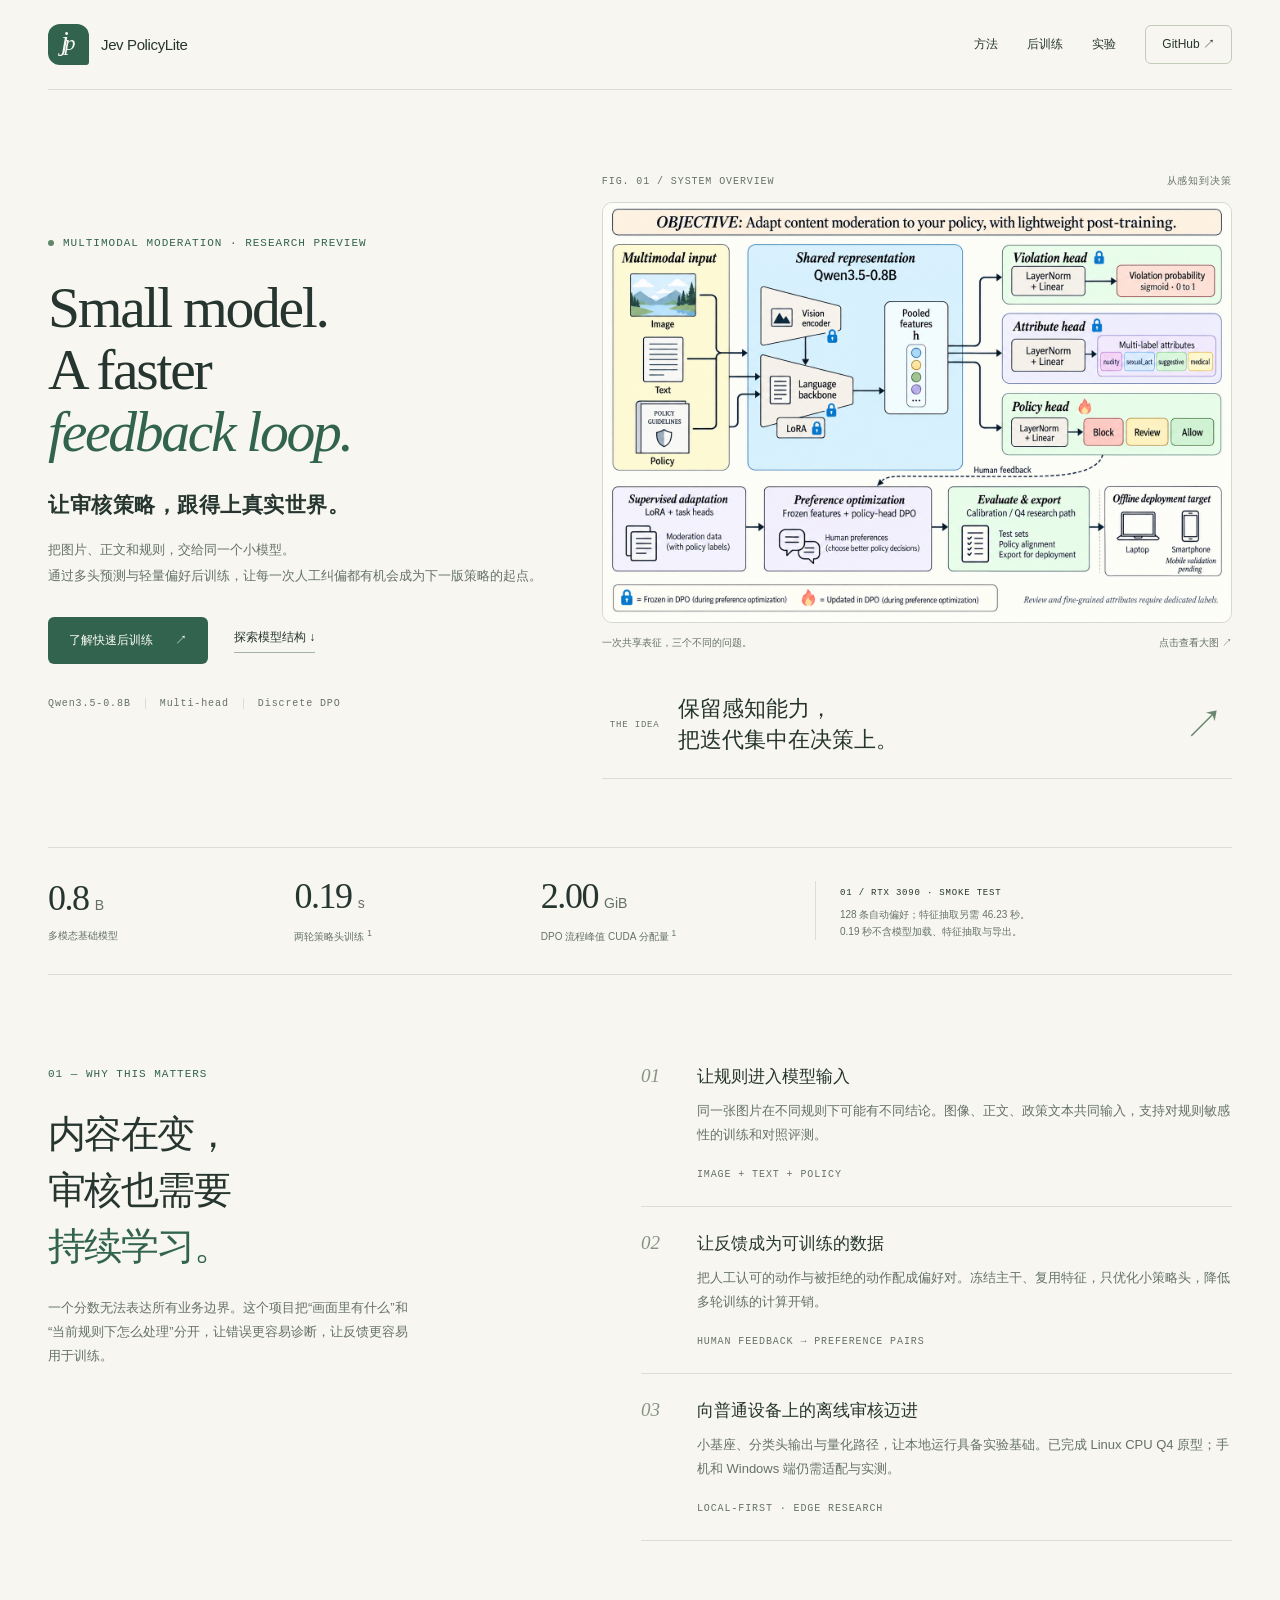
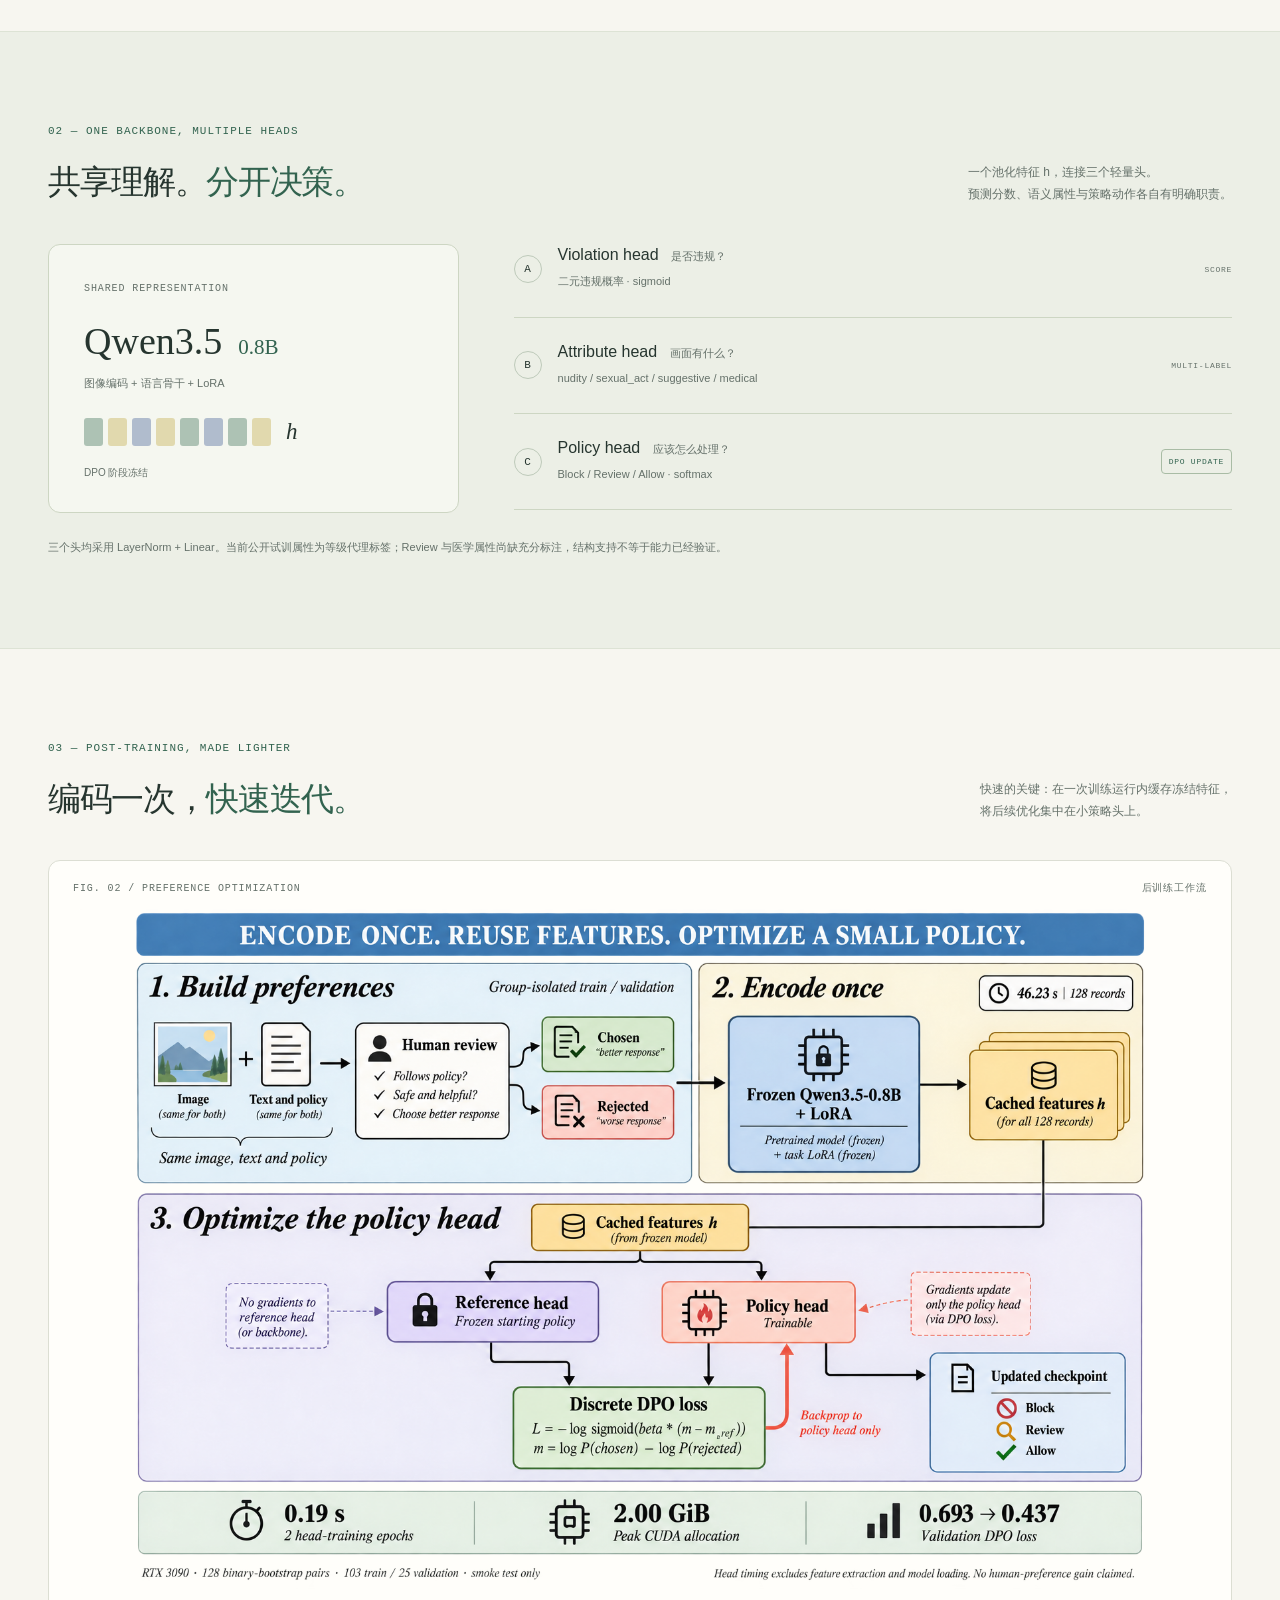
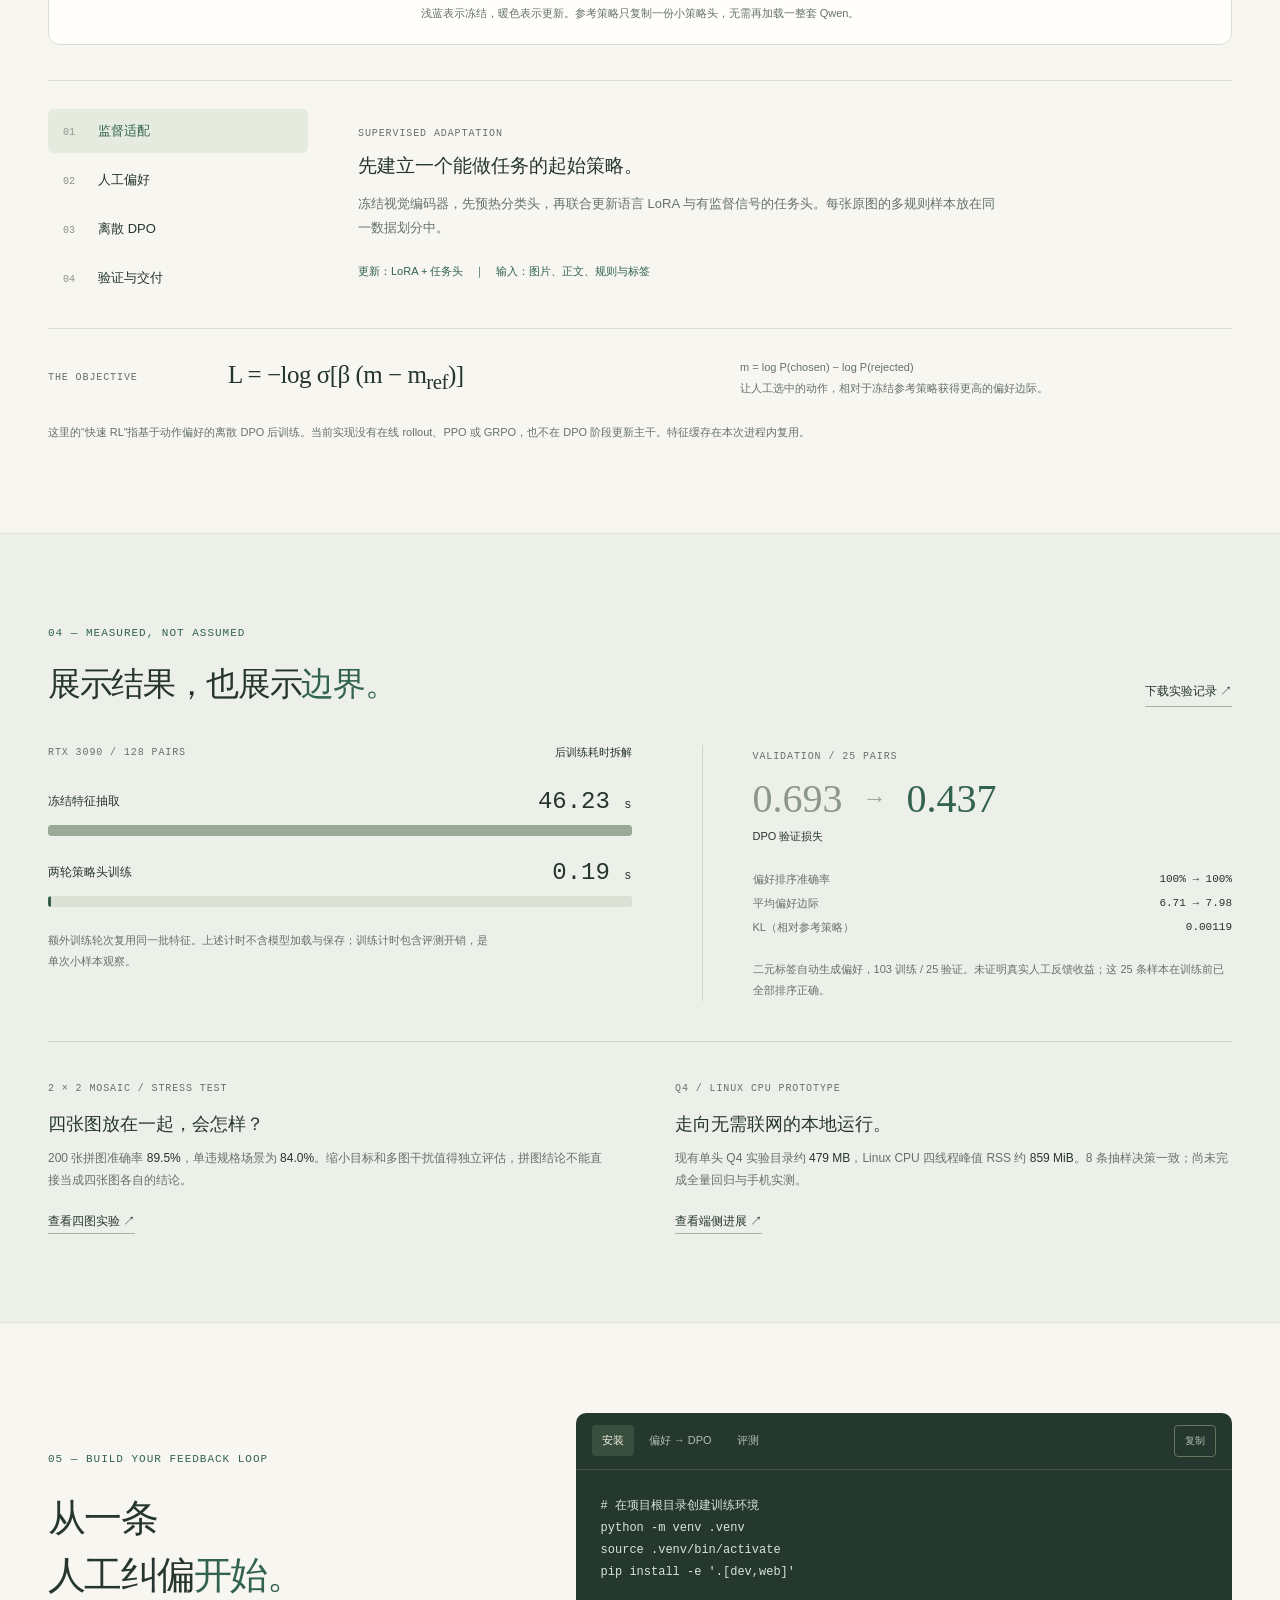
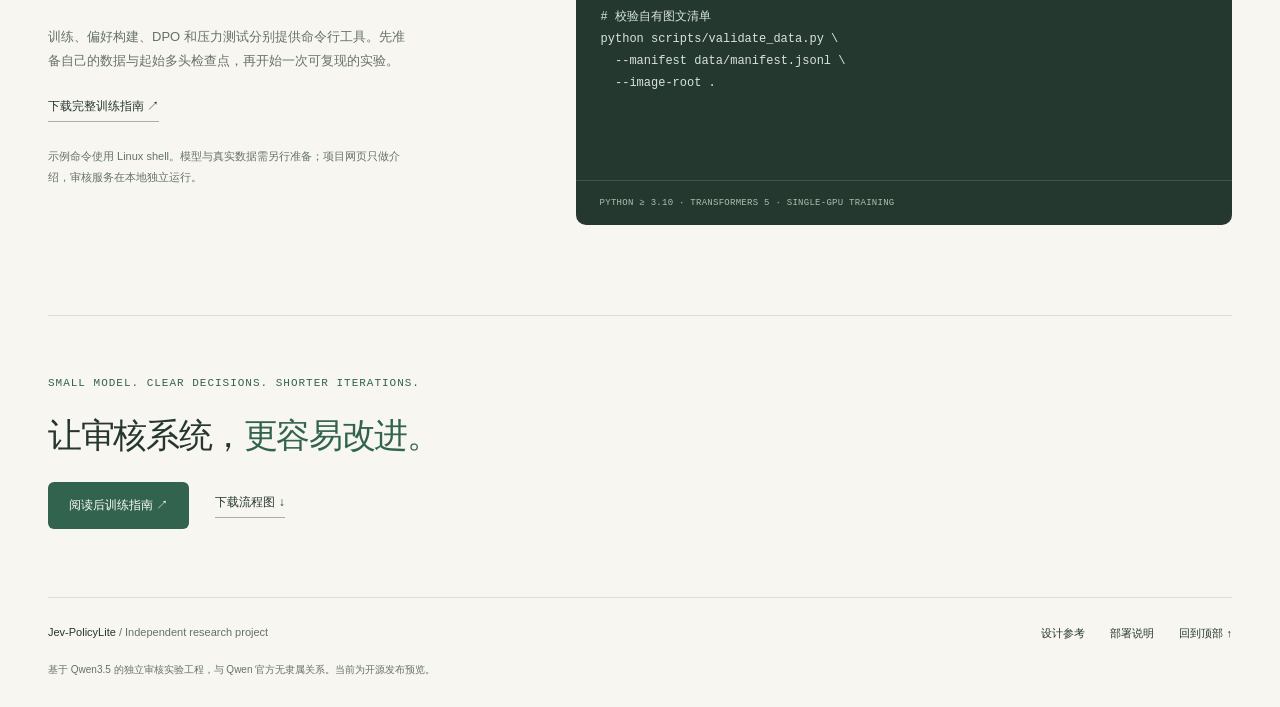
==== site/index.html @ 4f4f454a "Initial release: Jev-PolicyLite moderation toolkit" ====
<!doctype html>
<html lang="zh-CN">
<head>
  <meta charset="UTF-8">
  <meta name="viewport" content="width=device-width, initial-scale=1">
  <meta name="description" content="Jev-PolicyLite：基于 Qwen3.5-0.8B 的图文与规则联合审核工程。多分类头、轻量后训练与离散 DPO，让审核策略更容易迭代。">
  <meta name="theme-color" content="#f7f6f0">
  <meta property="og:title" content="Jev-PolicyLite — Small model. Faster feedback.">
  <meta property="og:description" content="Encode once. Reuse features. Optimize a small policy. 多头图文审核与轻量偏好后训练。">
  <meta property="og:type" content="website">
  <meta property="og:image" content="assets/architecture.png">
  <title>Jev-PolicyLite — 让审核策略，更快迭代</title>
  <link rel="icon" type="image/svg+xml" href="assets/favicon.svg">
  <link rel="stylesheet" href="assets/style.css">
  <script src="assets/config.js" defer></script>
  <script src="assets/main.js" defer></script>
</head>
<body>
  <a class="skip" href="#main">跳转到正文</a>
  <header class="masthead wrap">
    <a class="brand" href="#" aria-label="Jev-PolicyLite 首页"><span class="brand-mark" aria-hidden="true">j<span>p</span></span><span>Jev <b>PolicyLite</b></span></a>
    <nav aria-label="主导航"><a href="#method">方法</a><a href="#post-training">后训练</a><a href="#results">实验</a><a class="nav-cta" href="#start" data-repo-link>使用说明 <span aria-hidden="true">↗</span></a></nav>
  </header>

  <main id="main">
    <section class="hero wrap" aria-labelledby="hero-title">
      <div class="hero-copy">
        <p class="eyebrow"><span class="status-dot"></span> MULTIMODAL MODERATION · RESEARCH PREVIEW</p>
        <h1 id="hero-title">Small model.<br>A faster<br><em>feedback loop.</em></h1>
        <p class="hero-lead">让审核策略，跟得上真实世界。</p>
        <p class="hero-description">把图片、正文和规则，交给同一个小模型。<br>通过多头预测与轻量偏好后训练，让每一次人工纠偏都有机会成为下一版策略的起点。</p>
        <div class="actions"><a class="button primary" href="#post-training">了解快速后训练 <span aria-hidden="true">↗</span></a><a class="text-link" href="#method">探索模型结构 <span aria-hidden="true">↓</span></a></div>
        <div class="hero-tags"><span>Qwen3.5-0.8B</span><span>Multi-head</span><span>Discrete DPO</span></div>
      </div>
      <div class="hero-visual">
        <div class="figure-label"><span>FIG. 01 / SYSTEM OVERVIEW</span><span>从感知到决策</span></div>
        <button class="image-button" data-zoom="assets/architecture.png" data-caption="系统流程图：共享图文表征与三个审核头" aria-label="放大系统流程图"><img src="assets/architecture.png" width="1536" height="1024" alt="图片、正文与规则经过 Qwen3.5-0.8B，共享池化特征分支到违规、属性和策略三个分类头。DPO 阶段只更新策略头。" fetchpriority="high"></button>
        <div class="figure-caption"><span>一次共享表征，三个不同的问题。</span><span>点击查看大图 ↗</span></div>
        <div class="visual-note"><span class="mono">THE IDEA</span><p>保留感知能力，<br>把迭代集中在决策上。</p><span class="note-arrow" aria-hidden="true">↗</span></div>
      </div>
    </section>

    <section class="metrics-strip wrap" aria-label="实验速览">
      <div><span class="metric-number">0.8<span>B</span></span><p>多模态基础模型</p></div>
      <div><span class="metric-number">0.19<span>s</span></span><p>两轮策略头训练 <sup>1</sup></p></div>
      <div><span class="metric-number">2.00<span>GiB</span></span><p>DPO 流程峰值 CUDA 分配量 <sup>1</sup></p></div>
      <div class="metric-context"><span class="mono">01 / RTX 3090 · SMOKE TEST</span><p>128 条自动偏好；特征抽取另需 46.23 秒。<br>0.19 秒不含模型加载、特征抽取与导出。</p></div>
    </section>

    <section class="section wrap why" id="why">
      <div class="section-intro"><p class="eyebrow">01 — WHY THIS MATTERS</p><h2>内容在变，<br>审核也需要<br><em>持续学习。</em></h2><p>一个分数无法表达所有业务边界。这个项目把“画面里有什么”和“当前规则下怎么处理”分开，让错误更容易诊断，让反馈更容易用于训练。</p></div>
      <div class="principles">
        <article><span class="row-number">01</span><div><h3>让规则进入模型输入</h3><p>同一张图片在不同规则下可能有不同结论。图像、正文、政策文本共同输入，支持对规则敏感性的训练和对照评测。</p><span class="micro-label">IMAGE + TEXT + POLICY</span></div></article>
        <article><span class="row-number">02</span><div><h3>让反馈成为可训练的数据</h3><p>把人工认可的动作与被拒绝的动作配成偏好对。冻结主干、复用特征，只优化小策略头，降低多轮训练的计算开销。</p><span class="micro-label">HUMAN FEEDBACK → PREFERENCE PAIRS</span></div></article>
        <article><span class="row-number">03</span><div><h3>向普通设备上的离线审核迈进</h3><p>小基座、分类头输出与量化路径，让本地运行具备实验基础。已完成 Linux CPU Q4 原型；手机和 Windows 端仍需适配与实测。</p><span class="micro-label">LOCAL-FIRST · EDGE RESEARCH</span></div></article>
      </div>
    </section>

    <section class="method-band" id="method">
      <div class="wrap section">
        <div class="section-heading"><div><p class="eyebrow">02 — ONE BACKBONE, MULTIPLE HEADS</p><h2>共享理解。<em>分开决策。</em></h2></div><p>一个池化特征 <span class="math">h</span>，连接三个轻量头。<br>预测分数、语义属性与策略动作各自有明确职责。</p></div>
        <div class="heads-layout">
          <div class="backbone-block"><span class="micro-label">SHARED REPRESENTATION</span><h3>Qwen3.5<span>0.8B</span></h3><p>图像编码 + 语言骨干 + LoRA</p><div class="vector" aria-label="池化隐藏特征"><i></i><i></i><i></i><i></i><i></i><i></i><i></i><i></i><span>h</span></div><small>DPO 阶段冻结</small></div>
          <div class="head-rows">
            <article><span class="head-index">A</span><div><h3>Violation head <small>是否违规？</small></h3><p>二元违规概率 · sigmoid</p></div><span class="head-badge">SCORE</span></article>
            <article><span class="head-index">B</span><div><h3>Attribute head <small>画面有什么？</small></h3><p>nudity / sexual_act / suggestive / medical</p></div><span class="head-badge">MULTI-LABEL</span></article>
            <article class="active-head"><span class="head-index">C</span><div><h3>Policy head <small>应该怎么处理？</small></h3><p>Block / Review / Allow · softmax</p></div><span class="head-badge">DPO UPDATE</span></article>
          </div>
        </div>
        <p class="section-footnote">三个头均采用 LayerNorm + Linear。当前公开试训属性为等级代理标签；Review 与医学属性尚缺充分标注，结构支持不等于能力已经验证。</p>
      </div>
    </section>

    <section class="section wrap" id="post-training">
      <div class="section-heading"><div><p class="eyebrow">03 — POST-TRAINING, MADE LIGHTER</p><h2>编码一次，<em>快速迭代。</em></h2></div><p>快速的关键：在一次训练运行内缓存冻结特征，<br>将后续优化集中在小策略头上。</p></div>
      <figure class="paper-figure"><div class="figure-label"><span>FIG. 02 / PREFERENCE OPTIMIZATION</span><span>后训练工作流</span></div><button class="image-button" data-zoom="assets/post-training.png" data-caption="后训练流程：偏好对、冻结特征与离散 DPO" aria-label="放大后训练流程图"><img src="assets/post-training.png" width="1536" height="1024" alt="人工偏好数据通过冻结主干编码一次。缓存特征同时输入冻结参考策略头和可训练策略头，DPO 损失只反向更新后者。"></button><figcaption>浅蓝表示冻结，暖色表示更新。参考策略只复制一份小策略头，无需再加载一整套 Qwen。</figcaption></figure>
      <div class="training-explorer">
        <div role="tablist" aria-label="后训练阶段" class="stage-tabs">
          <button role="tab" id="stage-tab-0" aria-selected="true" aria-controls="stage-panel" data-stage="0"><span>01</span>监督适配</button>
          <button role="tab" id="stage-tab-1" aria-selected="false" aria-controls="stage-panel" tabindex="-1" data-stage="1"><span>02</span>人工偏好</button>
          <button role="tab" id="stage-tab-2" aria-selected="false" aria-controls="stage-panel" tabindex="-1" data-stage="2"><span>03</span>离散 DPO</button>
          <button role="tab" id="stage-tab-3" aria-selected="false" aria-controls="stage-panel" tabindex="-1" data-stage="3"><span>04</span>验证与交付</button>
        </div>
        <div id="stage-panel" role="tabpanel" aria-labelledby="stage-tab-0" tabindex="0"><span class="micro-label" id="stage-label">SUPERVISED ADAPTATION</span><h3 id="stage-title">先建立一个能做任务的起始策略。</h3><p id="stage-description">冻结视觉编码器，先预热分类头，再联合更新语言 LoRA 与有监督信号的任务头。每张原图的多规则样本放在同一数据划分中。</p><div class="stage-detail" id="stage-detail">更新：LoRA + 任务头　｜　输入：图片、正文、规则与标签</div></div>
      </div>
      <div class="equation"><span class="micro-label">THE OBJECTIVE</span><code>L = −log σ[β (m − m<sub>ref</sub>)]</code><p>m = log P(chosen) − log P(rejected)<br>让人工选中的动作，相对于冻结参考策略获得更高的偏好边际。</p></div>
      <p class="section-footnote">这里的“快速 RL”指基于动作偏好的离散 DPO 后训练。当前实现没有在线 rollout、PPO 或 GRPO，也不在 DPO 阶段更新主干。特征缓存在本次进程内复用。</p>
    </section>

    <section class="results-band" id="results"><div class="section wrap">
      <div class="section-heading"><div><p class="eyebrow">04 — MEASURED, NOT ASSUMED</p><h2>展示结果，也展示<em>边界。</em></h2></div><a class="text-link" href="../docs/DPO_SMOKE_RESULT_V1.md" data-doc-path="docs/DPO_SMOKE_RESULT_V1.md">下载实验记录 ↗</a></div>
      <div class="result-grid"><div class="timing-study"><div class="study-heading"><span class="micro-label">RTX 3090 / 128 PAIRS</span><span>后训练耗时拆解</span></div><div class="timing-row"><div><span>冻结特征抽取</span><strong>46.23 <small>s</small></strong></div><div class="timing-track"><span class="feature-time"></span></div></div><div class="timing-row"><div><span>两轮策略头训练</span><strong>0.19 <small>s</small></strong></div><div class="timing-track"><span class="head-time"></span></div></div><p>额外训练轮次复用同一批特征。上述计时不含模型加载与保存；训练计时包含评测开销，是单次小样本观察。</p></div>
        <div class="loss-study"><span class="micro-label">VALIDATION / 25 PAIRS</span><div class="loss-values"><span>0.693</span><span class="loss-arrow" aria-hidden="true">→</span><strong>0.437</strong></div><p>DPO 验证损失</p><dl><div><dt>偏好排序准确率</dt><dd>100% → 100%</dd></div><div><dt>平均偏好边际</dt><dd>6.71 → 7.98</dd></div><div><dt>KL（相对参考策略）</dt><dd>0.00119</dd></div></dl><p class="small-note">二元标签自动生成偏好，103 训练 / 25 验证。未证明真实人工反馈收益；这 25 条样本在训练前已全部排序正确。</p></div></div>
      <div class="more-results"><article><span class="micro-label">2 × 2 MOSAIC / STRESS TEST</span><h3>四张图放在一起，会怎样？</h3><p>200 张拼图准确率 <strong>89.5%</strong>，单违规格场景为 <strong>84.0%</strong>。缩小目标和多图干扰值得独立评估，拼图结论不能直接当成四张图各自的结论。</p><a class="text-link" href="../docs/MOSAIC_2X2_RESULT_V1.md" data-doc-path="docs/MOSAIC_2X2_RESULT_V1.md">查看四图实验 ↗</a></article><article><span class="micro-label">Q4 / LINUX CPU PROTOTYPE</span><h3>走向无需联网的本地运行。</h3><p>现有单头 Q4 实验目录约 <strong>479 MB</strong>，Linux CPU 四线程峰值 RSS 约 <strong>859 MiB</strong>。8 条抽样决策一致；尚未完成全量回归与手机实测。</p><a class="text-link" href="../docs/EDGE_STATUS.md" data-doc-path="docs/EDGE_STATUS.md">查看端侧进展 ↗</a></article></div>
    </div></section>

    <section class="section wrap getting-started" id="start"><div class="section-intro"><p class="eyebrow">05 — BUILD YOUR FEEDBACK LOOP</p><h2>从一条<br>人工纠偏<em>开始。</em></h2><p>训练、偏好构建、DPO 和压力测试分别提供命令行工具。先准备自己的数据与起始多头检查点，再开始一次可复现的实验。</p><a class="text-link" href="../docs/TRAINING_GUIDE.md" data-doc-path="docs/TRAINING_GUIDE.md">下载完整训练指南 ↗</a><p class="small-note">示例命令使用 Linux shell。模型与真实数据需另行准备；项目网页只做介绍，审核服务在本地独立运行。</p></div>
      <div class="terminal"><div class="terminal-top"><div role="tablist" aria-label="命令示例"><button role="tab" id="code-tab-0" aria-selected="true" aria-controls="code-panel" data-code="0">安装</button><button role="tab" id="code-tab-1" aria-selected="false" aria-controls="code-panel" tabindex="-1" data-code="1">偏好 → DPO</button><button role="tab" id="code-tab-2" aria-selected="false" aria-controls="code-panel" tabindex="-1" data-code="2">评测</button></div><button id="copy-code" aria-label="复制当前命令">复制</button></div><pre id="code-panel" role="tabpanel" aria-labelledby="code-tab-0" tabindex="0"><code id="code-content"># 在项目根目录创建训练环境
python -m venv .venv
source .venv/bin/activate
pip install -e '.[dev,web]'

# 校验自有图文清单
python scripts/validate_data.py \
  --manifest data/manifest.jsonl \
  --image-root .</code></pre><p id="copy-status" role="status" aria-live="polite">PYTHON ≥ 3.10 · TRANSFORMERS 5 · SINGLE-GPU TRAINING</p></div>
    </section>

    <section class="closing wrap"><p class="eyebrow">SMALL MODEL. CLEAR DECISIONS. SHORTER ITERATIONS.</p><h2>让审核系统，<em>更容易改进。</em></h2><div class="actions"><a class="button primary" href="../docs/HUMAN_FEEDBACK_AND_RL.md" data-doc-path="docs/HUMAN_FEEDBACK_AND_RL.md">阅读后训练指南 ↗</a><a class="text-link" href="assets/post-training.png" download>下载流程图 ↓</a></div></section>
  </main>
  <footer class="wrap"><span>Jev-PolicyLite <span class="footer-muted">/ Independent research project</span></span><div><a href="../docs/DESIGN_REFERENCES.md" data-doc-path="docs/DESIGN_REFERENCES.md">设计参考</a><a href="../docs/GITHUB_PAGES.md" data-doc-path="docs/GITHUB_PAGES.md">部署说明</a><a href="#">回到顶部 ↑</a></div><p>基于 Qwen3.5 的独立审核实验工程，与 Qwen 官方无隶属关系。当前为开源发布预览。</p></footer>
  <dialog id="figure-dialog" aria-labelledby="dialog-caption"><div class="dialog-toolbar"><p id="dialog-caption"></p><button id="close-dialog" aria-label="关闭大图">关闭 ×</button></div><img id="dialog-image" alt=""><a id="dialog-download" download>下载原图 ↓</a></dialog>
</body>
</html>
---- site/assets/style.css ----
:root{--paper:#f7f6f0;--ink:#26352f;--muted:#65716a;--line:#dcded3;--green:#32634f;--soft-green:#e8eee3;--white:#fffefa;--serif:Georgia,"Times New Roman","Noto Serif SC","Songti SC",SimSun,serif;--sans:"Segoe UI","PingFang SC","Microsoft YaHei",sans-serif;--mono:Consolas,"SFMono-Regular",monospace}
*{box-sizing:border-box}html{scroll-behavior:smooth;scroll-padding-top:84px}body{margin:0;background:var(--paper);color:var(--ink);font-family:var(--sans);-webkit-font-smoothing:antialiased}a{color:inherit;text-decoration:none}button{font:inherit;color:inherit;cursor:pointer}button,a{-webkit-tap-highlight-color:transparent}button:active,.button:active{transform:translateY(1px)}a:focus-visible,button:focus-visible,[tabindex]:focus-visible{outline:3px solid #a77735;outline-offset:5px}img{max-width:100%;height:auto;display:block}p{line-height:1.85}h1,h2,h3,p,figure{margin:0}h1,h2{letter-spacing:-.04em}em{font-family:var(--serif);font-weight:400;color:var(--green)}.wrap{width:min(1240px,calc(100% - 96px));margin-inline:auto}.mono,.eyebrow,.micro-label,.figure-label,.hero-tags,.head-badge{font-family:var(--mono);font-size:11px;letter-spacing:.09em}.eyebrow{color:var(--green);display:flex;align-items:center;gap:9px;line-height:1.7}.micro-label{color:var(--muted);font-size:10px}.skip{position:fixed;top:-60px;left:20px;z-index:10;padding:12px;background:var(--white)}.skip:focus{top:10px}.masthead{height:90px;display:flex;align-items:center;justify-content:space-between;border-bottom:1px solid var(--line)}.brand{display:flex;align-items:center;gap:12px;font-size:15px;letter-spacing:-.025em}.brand b{font-weight:500}.brand-mark{font-family:var(--serif);font-size:28px;font-style:italic;background:var(--green);color:var(--paper);width:41px;height:41px;text-align:center;border-radius:12px 12px 3px 12px;line-height:34px;letter-spacing:-.16em;padding-right:5px}.brand-mark span{font-size:22px}.masthead nav{display:flex;gap:29px;align-items:center;font-size:12px}.nav-cta{border:1px solid #c3cbbb;border-radius:6px;padding:10px 16px}.nav-cta span{margin-left:12px}.hero{display:grid;grid-template-columns:.95fr 1.2fr;gap:55px;padding-block:74px 68px;align-items:center}.hero h1{font-family:var(--serif);font-size:clamp(43px,4.5vw,67px);line-height:1.075;font-weight:400;margin:24px 0}.hero h1 em{white-space:nowrap}.hero-lead{font-weight:600;font-size:21px;letter-spacing:.025em;margin-bottom:12px}.hero-description{color:var(--muted);font-size:13px;line-height:2}.actions{display:flex;align-items:center;gap:26px;margin-top:28px;flex-wrap:wrap}.button{display:inline-flex;align-items:center;gap:22px;padding:15px 21px;border-radius:6px;font-size:12px;transition:background .2s,transform .2s}.primary{background:var(--green);color:#fffef7}.primary:hover{background:#254c3c}.text-link{font-size:12px;border-bottom:1px solid #a5b3a4;padding-bottom:5px;line-height:1.6}.text-link:hover{color:var(--green);border-color:var(--green)}.hero-tags{display:flex;gap:14px;color:var(--muted);margin-top:34px;font-size:10px;flex-wrap:wrap}.hero-tags span+span{border-left:1px solid var(--line);padding-left:14px}.hero-visual{padding-top:10px;position:relative}.figure-label{display:flex;justify-content:space-between;gap:16px;align-items:center;color:var(--muted);font-size:10px;margin-bottom:14px}.image-button{padding:0;width:100%;border:1px solid #d6d9ce;background:var(--white);border-radius:10px;overflow:hidden;cursor:zoom-in;display:block}.image-button img{width:100%;transition:opacity .2s}.image-button:hover img{opacity:.94}.figure-caption{display:flex;justify-content:space-between;gap:16px;font-size:10px;color:var(--muted);margin-top:13px}.visual-note{display:flex;align-items:center;justify-content:space-between;border-bottom:1px solid var(--line);margin-top:26px;padding:18px 8px 23px;gap:18px}.visual-note .mono{font-size:9px;color:var(--muted)}.visual-note p{font-family:var(--serif);font-size:22px;line-height:1.4;flex:1}.note-arrow{font-size:40px;font-weight:200;color:#6c876f}.status-dot{width:6px;height:6px;border-radius:50%;background:#628669}.metrics-strip{display:grid;grid-template-columns:.8fr .8fr .9fr 1.5fr;padding:27px 0 29px;border-top:1px solid var(--line);border-bottom:1px solid var(--line);gap:24px;align-items:center}.metric-number{font-family:var(--serif);font-size:36px;letter-spacing:-.04em;line-height:1.2}.metric-number span{font-family:var(--sans);font-size:14px;margin-left:6px;letter-spacing:0;color:var(--muted)}.metrics-strip p{font-size:10px;color:var(--muted);margin-top:7px;line-height:1.7}.metric-context{padding-left:24px;border-left:1px solid var(--line)}.metric-context .mono{font-size:9px}.section{padding-block:90px}.why{display:grid;grid-template-columns:1fr 1.25fr;gap:120px}.section-intro h2{font-weight:500;font-size:38px;line-height:1.48;margin:22px 0}.section-intro h2 em{font-family:inherit;font-style:normal}.section-intro>p:not(.eyebrow){font-size:13px;color:var(--muted);max-width:360px}.principles article{display:grid;grid-template-columns:32px 1fr;gap:24px;padding:25px 0;border-bottom:1px solid var(--line)}.principles article:first-child{padding-top:0}.row-number{font-family:var(--serif);font-style:italic;color:#879482;font-size:19px}.principles h3{font-size:17px;font-weight:500;margin-bottom:11px}.principles p{font-size:13px;color:var(--muted);margin-bottom:16px}.method-band{background:#ecefe6;border-block:1px solid #dde3d5}.section-heading{display:flex;align-items:end;justify-content:space-between;gap:30px;margin-bottom:38px}.section-heading h2{font-size:33px;font-weight:500;margin-top:17px;line-height:1.45}.section-heading h2 em,.closing h2 em{font-family:inherit;font-style:normal}.section-heading>p{font-size:12px;color:var(--muted)}.heads-layout{display:grid;grid-template-columns:.8fr 1.4fr;gap:55px;align-items:center}.backbone-block{padding:32px 35px;background:#f5f7f0;border:1px solid #cdd6c3;border-radius:12px}.backbone-block h3{font-family:var(--serif);font-weight:400;font-size:38px;margin:24px 0 10px}.backbone-block h3 span{font-size:21px;margin-left:16px;color:var(--green)}.backbone-block p{font-size:11px;color:var(--muted)}.backbone-block small{font-size:10px;color:var(--muted)}.vector{display:flex;gap:5px;align-items:center;margin:25px 0 16px}.vector i{width:19px;height:28px;background:#adc2b4;border-radius:3px}.vector i:nth-child(2n){background:#e1d9ae}.vector i:nth-child(3n){background:#b0bccd}.vector span{font-family:var(--serif);font-style:italic;margin-left:10px;font-size:23px}.head-rows article{padding:25px 0;display:flex;gap:16px;align-items:center;border-bottom:1px solid #cdd6c3}.head-rows article:first-child{padding-top:0}.head-index{font-family:var(--mono);font-size:11px;width:28px;height:28px;display:grid;place-items:center;border:1px solid #becaba;border-radius:50%}.head-rows article>div{flex:1}.head-rows h3{font-size:16px;font-weight:500}.head-rows h3 small{display:inline-block;font-size:11px;font-weight:400;color:var(--muted);margin-left:8px}.head-rows p{font-size:11px;color:var(--muted);margin-top:7px}.head-badge{font-size:8px;color:var(--muted)}.active-head .head-badge{color:var(--green);border:1px solid #a9bca5;padding:7px;border-radius:4px}.section-footnote{font-size:11px;line-height:1.9;color:var(--muted);margin-top:24px}.paper-figure{padding:20px 24px;background:var(--white);border:1px solid var(--line);border-radius:12px}.paper-figure .image-button{border:0}.paper-figure img{max-height:680px;object-fit:contain}.paper-figure figcaption{font-size:11px;color:var(--muted);margin-top:15px;text-align:center;line-height:1.8}.training-explorer{margin-top:35px;border-block:1px solid var(--line);display:grid;grid-template-columns:260px 1fr;gap:50px;padding-block:28px}.stage-tabs{display:flex;flex-direction:column;gap:5px}.stage-tabs button{border:0;background:transparent;text-align:left;padding:13px 15px;border-radius:5px;font-size:13px}.stage-tabs button span{font-family:var(--mono);font-size:10px;margin-right:23px;color:#8b9588}.stage-tabs button[aria-selected=true]{background:#e5ecdf;color:var(--green)}#stage-panel{padding:13px 0}#stage-panel h3{font-size:19px;font-weight:500;margin:13px 0}#stage-panel p{font-size:13px;max-width:650px;color:var(--muted)}.stage-detail{font-size:11px;margin-top:22px;color:var(--green);line-height:1.8}.equation{display:grid;grid-template-columns:160px 1fr 1fr;gap:20px;align-items:center;padding:28px 0 0}.equation code{font-family:var(--serif);font-size:25px;letter-spacing:-.02em}.equation p{font-size:11px;color:var(--muted)}.results-band{background:#edf0e9;border-block:1px solid #dde3d5}.result-grid{display:grid;grid-template-columns:1.1fr 1fr;gap:70px}.study-heading{display:flex;justify-content:space-between;font-size:11px;align-items:center;margin-bottom:28px}.timing-row{margin-bottom:23px}.timing-row>div:first-child{display:flex;justify-content:space-between;align-items:center;font-size:12px}.timing-row strong{font-family:var(--mono);font-size:24px;font-weight:400}.timing-row small{font-size:12px}.timing-track{height:11px;border-radius:3px;background:#dbe2d5;overflow:hidden;margin-top:10px}.timing-track span{display:block;height:100%;border-radius:3px}.feature-time{width:100%;background:#9baa98}.head-time{width:.41%;min-width:3px;background:#35604c}.timing-study>p{font-size:11px;color:var(--muted);max-width:450px}.loss-study{border-left:1px solid #cdd5c5;padding-left:50px}.loss-values{display:flex;gap:20px;align-items:center;font-family:var(--serif);font-size:40px;margin:12px 0 4px}.loss-values>span:first-child{color:#8c9789}.loss-values strong{font-weight:400;color:var(--green)}.loss-arrow{font-size:24px;color:#9ca597}.loss-study>p{font-size:11px}.loss-study dl{margin:20px 0}.loss-study dl>div{display:flex;justify-content:space-between;gap:15px;font-size:11px;line-height:2.2}.loss-study dt{color:var(--muted)}.loss-study dd{font-family:var(--mono);margin:0}.small-note{font-size:11px!important;color:var(--muted);line-height:1.9!important}.more-results{display:grid;grid-template-columns:1fr 1fr;gap:70px;border-top:1px solid #cdd5c5;padding-top:35px;margin-top:40px}.more-results h3{font-size:18px;font-weight:500;margin:17px 0 11px}.more-results p{font-size:12px;color:var(--muted);margin-bottom:20px}.more-results strong{color:var(--ink);font-weight:500}.getting-started{display:grid;grid-template-columns:.8fr 1.2fr;gap:90px;align-items:center}.getting-started .section-intro .text-link{display:inline-block;margin:24px 0}.terminal{background:#25382f;color:#d9e4da;border-radius:10px;overflow:hidden}.terminal-top{padding:12px 16px;border-bottom:1px solid #425447;display:flex;align-items:center;justify-content:space-between;gap:10px}.terminal-top [role=tablist]{display:flex;gap:5px}.terminal button{border:0;background:transparent;color:#aebfad;padding:8px 10px;font-size:11px;border-radius:4px}.terminal button[aria-selected=true]{color:#f4f5df;background:#3a4e40}.terminal #copy-code{font-size:10px;border:1px solid #647560}.terminal pre{margin:0;padding:25px;white-space:pre-wrap;overflow-wrap:anywhere;font-family:var(--mono);font-size:12px;line-height:1.85;min-height:310px}.terminal code{font-family:inherit}.terminal>p{padding:14px 24px;border-top:1px solid #425447;color:#aebfad;font-family:var(--mono);font-size:9px;letter-spacing:.03em}.closing{border-top:1px solid var(--line);padding:58px 0 68px}.closing h2{font-size:34px;font-weight:500;margin:20px 0}.closing .actions{margin-top:23px}footer{border-top:1px solid var(--line);padding-block:28px;display:flex;justify-content:space-between;flex-wrap:wrap;gap:20px;font-size:11px}footer>div{display:flex;gap:25px}.footer-muted,footer>p{color:var(--muted)}footer>p{width:100%;font-size:10px}dialog{border:1px solid var(--line);border-radius:12px;background:var(--white);width:min(1500px,95vw);max-height:94dvh;padding:16px;color:var(--ink)}dialog::backdrop{background:rgb(29 42 33 / .72)}.dialog-toolbar{display:flex;justify-content:space-between;gap:20px;align-items:center;font-size:12px;margin-bottom:12px}.dialog-toolbar button{background:var(--soft-green);border:0;border-radius:5px;padding:9px 15px}dialog img{width:100%;max-height:76dvh;object-fit:contain}#dialog-download{display:block;text-align:center;font-size:12px;margin-top:12px;text-decoration:underline}
@media(min-width:1500px){.hero{padding-block:90px}.hero h1{font-size:72px}}@media(max-width:1050px){.wrap{width:calc(100% - 56px)}.hero{gap:28px;grid-template-columns:1fr 1.1fr}.hero h1{font-size:49px}.hero-description br{display:none}.visual-note p{font-size:19px}.why,.getting-started{gap:45px}.heads-layout{gap:30px}.section-heading>p{max-width:270px}.metrics-strip{gap:16px}.metric-context{padding-left:16px}.equation{grid-template-columns:1fr 2fr}.equation>p{grid-column:2}.result-grid,.more-results{gap:35px}.loss-study{padding-left:30px}}@media(max-width:760px){html{scroll-padding-top:24px}.wrap{width:calc(100% - 40px)}.masthead{height:74px}.brand{font-size:13px;gap:9px}.brand-mark{width:34px;height:34px;line-height:29px;font-size:25px}.masthead nav{gap:16px;font-size:11px}.masthead nav>a:first-child,.masthead nav>a:nth-child(3){display:none}.nav-cta{padding:8px 11px}.nav-cta span{margin-left:2px}.hero{grid-template-columns:1fr;gap:36px;padding-block:40px}.hero h1{font-size:58px;line-height:1.04}.hero-lead{font-size:20px}.hero-description{font-size:13px;max-width:500px}.hero-visual{padding-top:0}.visual-note{margin-top:14px;padding-bottom:16px}.visual-note p{font-size:19px}.metrics-strip{grid-template-columns:1fr 1fr;gap:26px;padding-block:25px}.metric-context{padding-left:0;border:0}.metric-number{font-size:33px}.metrics-strip p{font-size:10px}.section{padding-block:58px}.why,.heads-layout,.getting-started{grid-template-columns:1fr;gap:35px}.section-intro h2{font-size:32px;line-height:1.45;margin:15px 0}.section-intro h2 br{display:none}.section-intro>p:not(.eyebrow){max-width:none}.principles article{gap:18px}.section-heading{display:block;margin-bottom:26px}.section-heading h2{font-size:28px}.section-heading>p{max-width:none;margin-top:16px;font-size:12px}.section-heading>.text-link{display:inline-block;margin-top:20px}.backbone-block{padding:25px}.backbone-block h3{margin-top:15px}.head-rows article{flex-wrap:wrap;gap:12px}.head-rows article>div{min-width:200px}.head-badge{margin-left:40px}.head-rows h3 small{display:block;margin-left:0;margin-top:5px}.paper-figure{padding:12px}.paper-figure figcaption{font-size:10px;text-align:left}.figure-label{font-size:8px}.training-explorer{grid-template-columns:1fr;gap:12px}.stage-tabs{display:grid;grid-template-columns:1fr 1fr;gap:8px}.stage-tabs button{font-size:12px;padding:12px 9px}.stage-tabs button span{margin-right:11px}#stage-panel h3{font-size:18px}#stage-panel{min-height:210px}.equation{grid-template-columns:1fr;gap:14px}.equation>p{grid-column:auto}.equation code{font-size:26px}.result-grid{grid-template-columns:1fr;gap:30px}.loss-study{border-left:0;border-top:1px solid #cdd5c5;padding:30px 0 0}.more-results{grid-template-columns:1fr;gap:34px}.loss-study dl{max-width:400px}.terminal pre{font-size:11px;padding:18px;min-height:290px}.terminal-top{padding:10px}.terminal button{padding:8px}.closing{padding-block:42px}.closing h2{font-size:28px}.closing .eyebrow{font-size:9px}footer{font-size:10px}footer>div{gap:20px}.footer-muted{display:block;margin-top:8px}.dialog-toolbar p{font-size:10px}.dialog-toolbar button{padding:7px 10px;white-space:nowrap}.eyebrow{font-size:10px}}@media(prefers-reduced-motion:reduce){html{scroll-behavior:auto}*{transition:none!important;animation:none!important}}
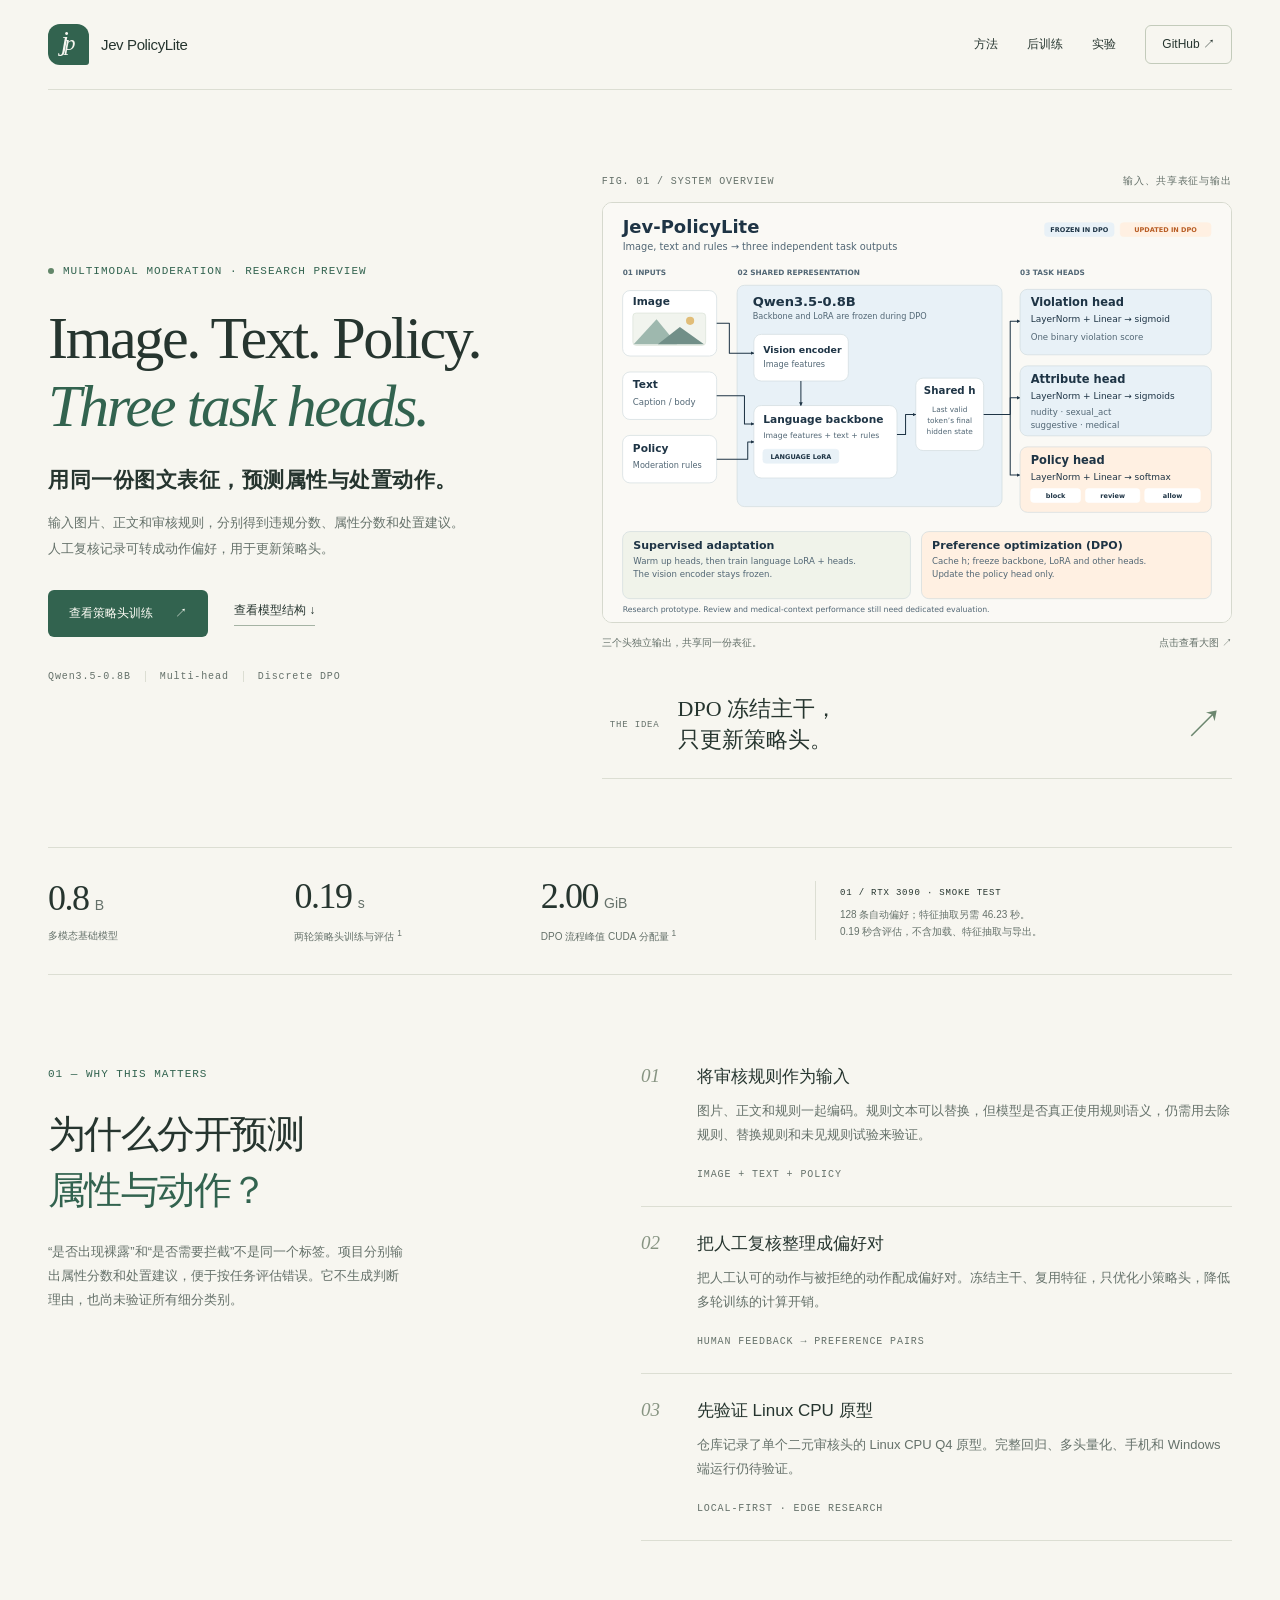
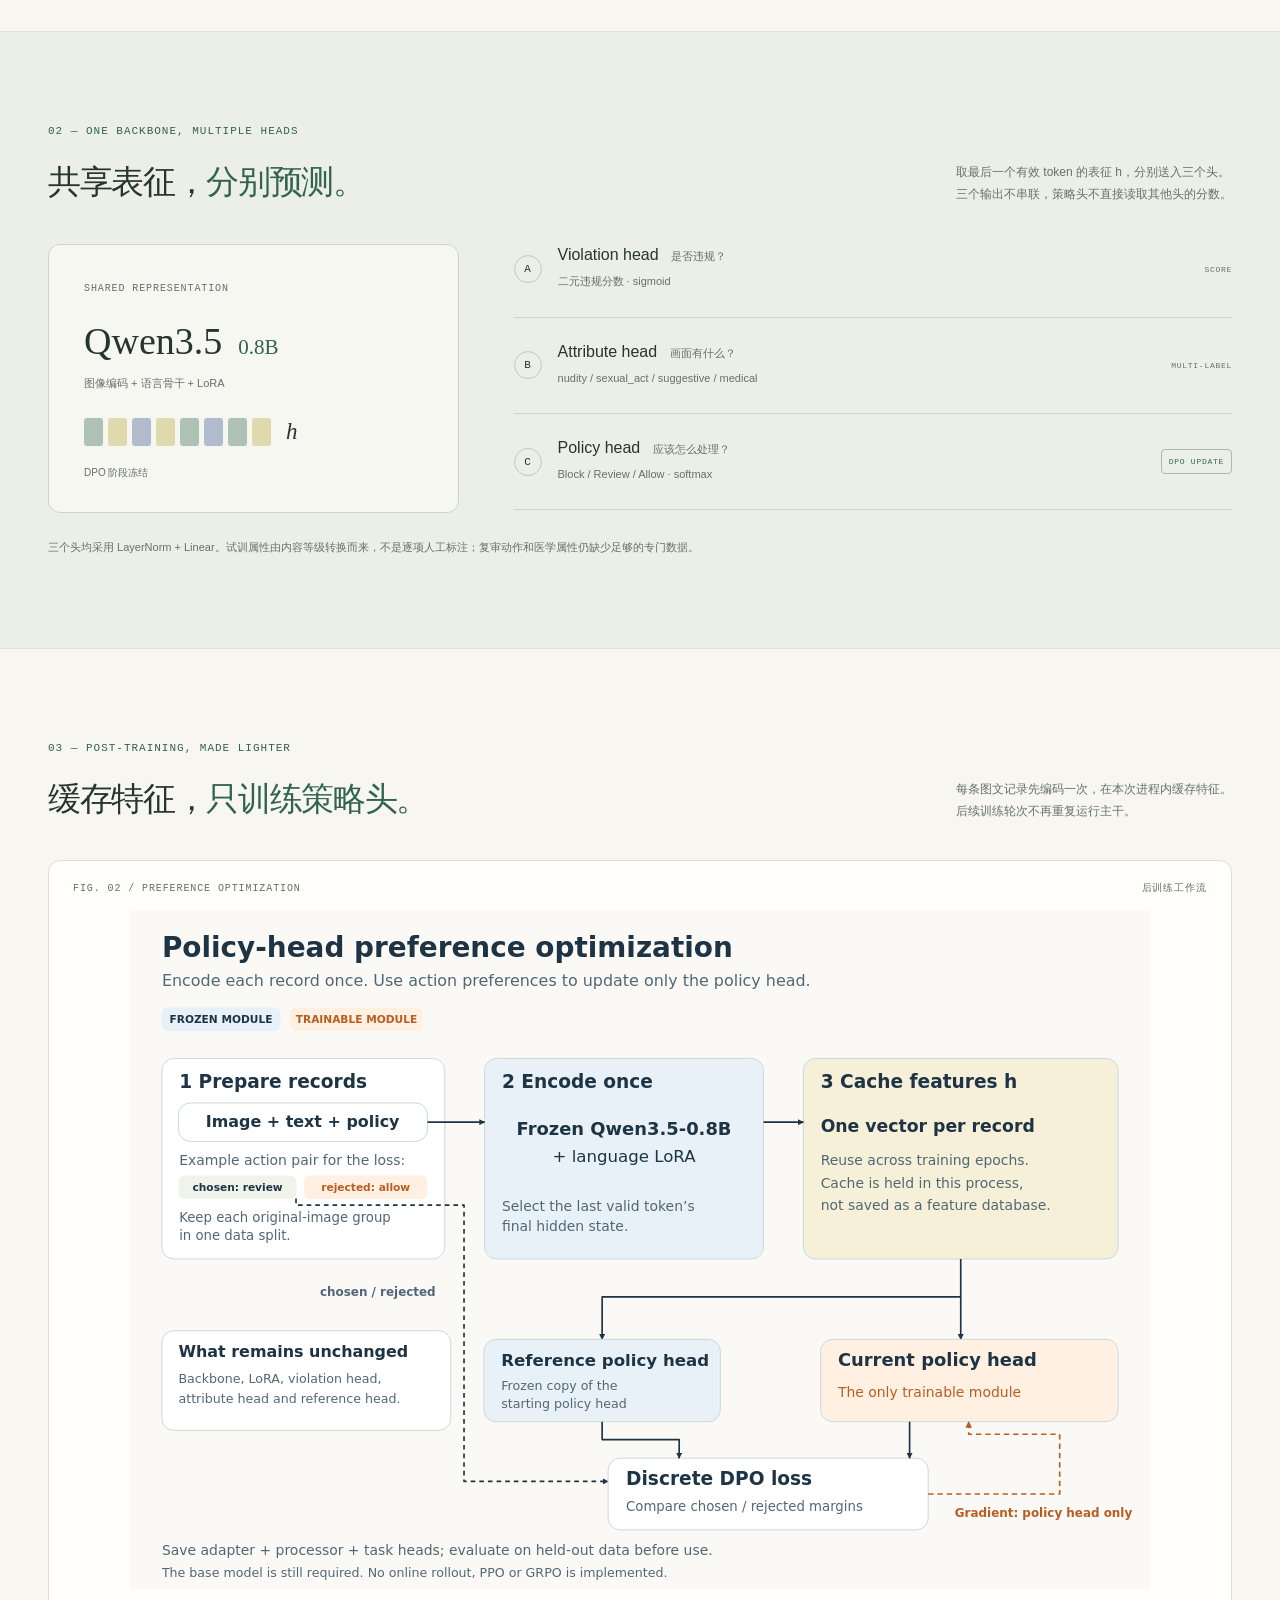
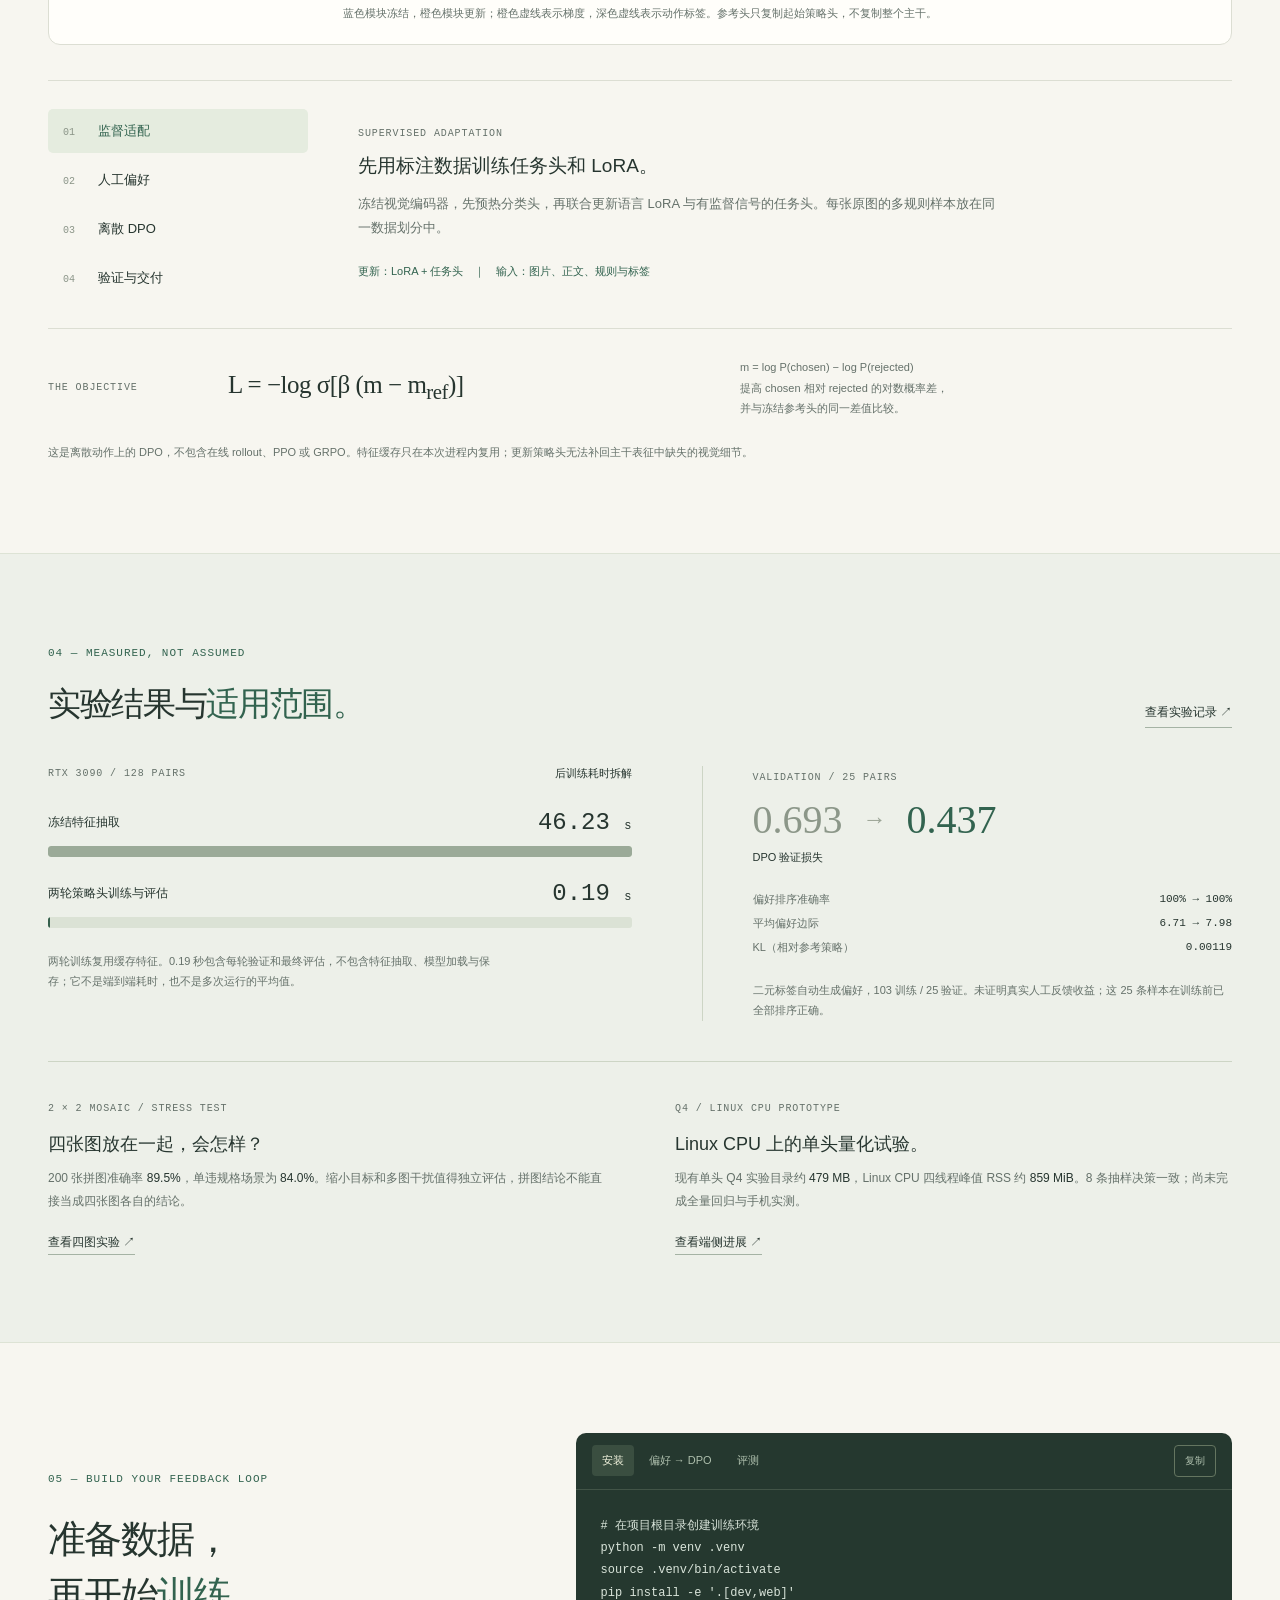
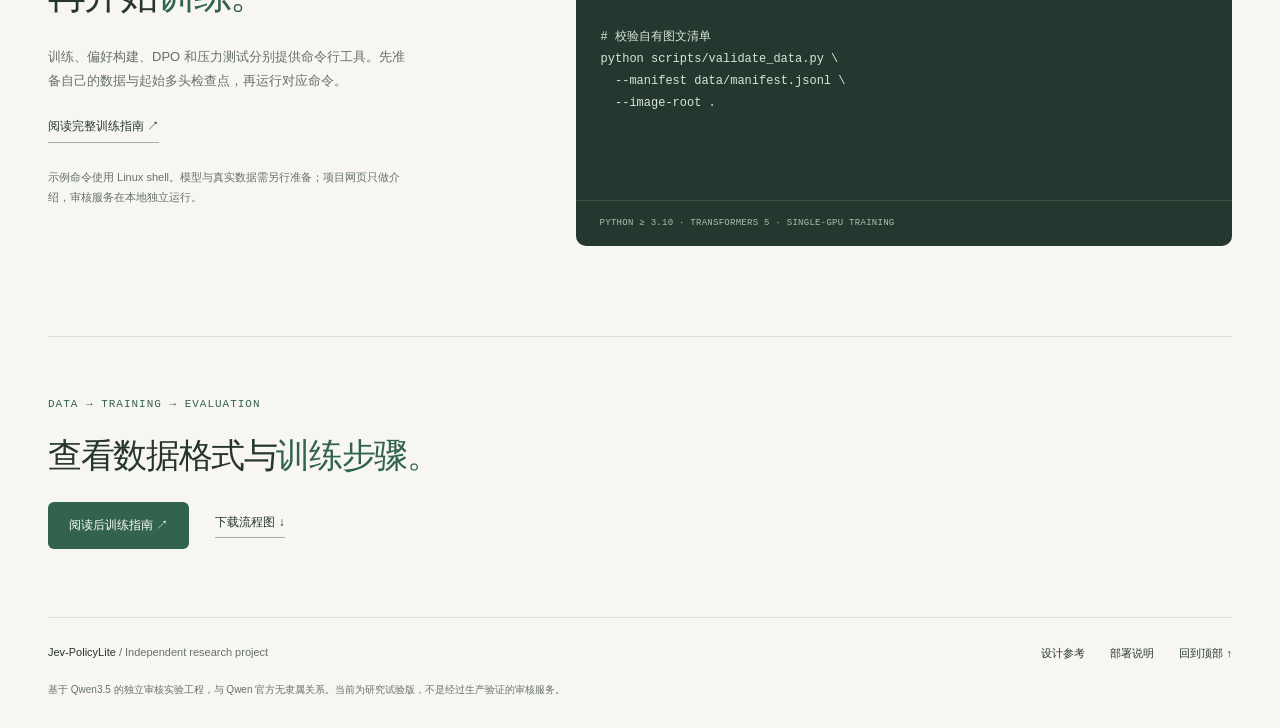
==== commit 85d93fab: "Apply repository review and clarify moderation claims" ====
--- a/site/index.html
+++ b/site/index.html
@@ -3,13 +3,13 @@
 <head>
   <meta charset="UTF-8">
   <meta name="viewport" content="width=device-width, initial-scale=1">
-  <meta name="description" content="Jev-PolicyLite：基于 Qwen3.5-0.8B 的图文与规则联合审核工程。多分类头、轻量后训练与离散 DPO，让审核策略更容易迭代。">
+  <meta name="description" content="Jev-PolicyLite：基于 Qwen3.5-0.8B 的图文审核实验：三个审核头共享表征，使用离散 DPO 更新处置策略。">
   <meta name="theme-color" content="#f7f6f0">
-  <meta property="og:title" content="Jev-PolicyLite — Small model. Faster feedback.">
-  <meta property="og:description" content="Encode once. Reuse features. Optimize a small policy. 多头图文审核与轻量偏好后训练。">
+  <meta property="og:title" content="Jev-PolicyLite — Multimodal moderation with policy-head DPO">
+  <meta property="og:description" content="Image, text and policy inputs; three moderation heads; cached-feature preference optimization.">
   <meta property="og:type" content="website">
   <meta property="og:image" content="assets/architecture.png">
-  <title>Jev-PolicyLite — 让审核策略，更快迭代</title>
+  <title>Jev-PolicyLite — 图文审核与策略头偏好优化</title>
   <link rel="icon" type="image/svg+xml" href="assets/favicon.svg">
   <link rel="stylesheet" href="assets/style.css">
   <script src="assets/config.js" defer></script>
@@ -26,54 +26,54 @@
     <section class="hero wrap" aria-labelledby="hero-title">
       <div class="hero-copy">
         <p class="eyebrow"><span class="status-dot"></span> MULTIMODAL MODERATION · RESEARCH PREVIEW</p>
-        <h1 id="hero-title">Small model.<br>A faster<br><em>feedback loop.</em></h1>
-        <p class="hero-lead">让审核策略，跟得上真实世界。</p>
-        <p class="hero-description">把图片、正文和规则，交给同一个小模型。<br>通过多头预测与轻量偏好后训练，让每一次人工纠偏都有机会成为下一版策略的起点。</p>
-        <div class="actions"><a class="button primary" href="#post-training">了解快速后训练 <span aria-hidden="true">↗</span></a><a class="text-link" href="#method">探索模型结构 <span aria-hidden="true">↓</span></a></div>
+        <h1 id="hero-title">Image. Text. Policy.<br><em>Three task heads.</em></h1>
+        <p class="hero-lead">用同一份图文表征，预测属性与处置动作。</p>
+        <p class="hero-description">输入图片、正文和审核规则，分别得到违规分数、属性分数和处置建议。<br>人工复核记录可转成动作偏好，用于更新策略头。</p>
+        <div class="actions"><a class="button primary" href="#post-training">查看策略头训练 <span aria-hidden="true">↗</span></a><a class="text-link" href="#method">查看模型结构 <span aria-hidden="true">↓</span></a></div>
         <div class="hero-tags"><span>Qwen3.5-0.8B</span><span>Multi-head</span><span>Discrete DPO</span></div>
       </div>
       <div class="hero-visual">
-        <div class="figure-label"><span>FIG. 01 / SYSTEM OVERVIEW</span><span>从感知到决策</span></div>
-        <button class="image-button" data-zoom="assets/architecture.png" data-caption="系统流程图：共享图文表征与三个审核头" aria-label="放大系统流程图"><img src="assets/architecture.png" width="1536" height="1024" alt="图片、正文与规则经过 Qwen3.5-0.8B，共享池化特征分支到违规、属性和策略三个分类头。DPO 阶段只更新策略头。" fetchpriority="high"></button>
-        <div class="figure-caption"><span>一次共享表征，三个不同的问题。</span><span>点击查看大图 ↗</span></div>
-        <div class="visual-note"><span class="mono">THE IDEA</span><p>保留感知能力，<br>把迭代集中在决策上。</p><span class="note-arrow" aria-hidden="true">↗</span></div>
+        <div class="figure-label"><span>FIG. 01 / SYSTEM OVERVIEW</span><span>输入、共享表征与输出</span></div>
+        <button class="image-button" data-zoom="assets/architecture.svg" data-caption="系统流程图：共享图文表征与三个审核头" aria-label="放大系统流程图"><img src="assets/architecture.svg" width="1536" height="1024" alt="图片、正文与规则经过 Qwen3.5-0.8B，最后一个有效 token 的表征分别进入违规、属性和策略三个审核头。DPO 阶段只更新策略头。" fetchpriority="high"></button>
+        <div class="figure-caption"><span>三个头独立输出，共享同一份表征。</span><span>点击查看大图 ↗</span></div>
+        <div class="visual-note"><span class="mono">THE IDEA</span><p>DPO 冻结主干，<br>只更新策略头。</p><span class="note-arrow" aria-hidden="true">↗</span></div>
       </div>
     </section>
 
     <section class="metrics-strip wrap" aria-label="实验速览">
       <div><span class="metric-number">0.8<span>B</span></span><p>多模态基础模型</p></div>
-      <div><span class="metric-number">0.19<span>s</span></span><p>两轮策略头训练 <sup>1</sup></p></div>
+      <div><span class="metric-number">0.19<span>s</span></span><p>两轮策略头训练与评估 <sup>1</sup></p></div>
       <div><span class="metric-number">2.00<span>GiB</span></span><p>DPO 流程峰值 CUDA 分配量 <sup>1</sup></p></div>
-      <div class="metric-context"><span class="mono">01 / RTX 3090 · SMOKE TEST</span><p>128 条自动偏好；特征抽取另需 46.23 秒。<br>0.19 秒不含模型加载、特征抽取与导出。</p></div>
+      <div class="metric-context"><span class="mono">01 / RTX 3090 · SMOKE TEST</span><p>128 条自动偏好；特征抽取另需 46.23 秒。<br>0.19 秒含评估，不含加载、特征抽取与导出。</p></div>
     </section>
 
     <section class="section wrap why" id="why">
-      <div class="section-intro"><p class="eyebrow">01 — WHY THIS MATTERS</p><h2>内容在变，<br>审核也需要<br><em>持续学习。</em></h2><p>一个分数无法表达所有业务边界。这个项目把“画面里有什么”和“当前规则下怎么处理”分开，让错误更容易诊断，让反馈更容易用于训练。</p></div>
+      <div class="section-intro"><p class="eyebrow">01 — WHY THIS MATTERS</p><h2>为什么分开预测<br><em>属性与动作？</em></h2><p>“是否出现裸露”和“是否需要拦截”不是同一个标签。项目分别输出属性分数和处置建议，便于按任务评估错误。它不生成判断理由，也尚未验证所有细分类别。</p></div>
       <div class="principles">
-        <article><span class="row-number">01</span><div><h3>让规则进入模型输入</h3><p>同一张图片在不同规则下可能有不同结论。图像、正文、政策文本共同输入，支持对规则敏感性的训练和对照评测。</p><span class="micro-label">IMAGE + TEXT + POLICY</span></div></article>
-        <article><span class="row-number">02</span><div><h3>让反馈成为可训练的数据</h3><p>把人工认可的动作与被拒绝的动作配成偏好对。冻结主干、复用特征，只优化小策略头，降低多轮训练的计算开销。</p><span class="micro-label">HUMAN FEEDBACK → PREFERENCE PAIRS</span></div></article>
-        <article><span class="row-number">03</span><div><h3>向普通设备上的离线审核迈进</h3><p>小基座、分类头输出与量化路径，让本地运行具备实验基础。已完成 Linux CPU Q4 原型；手机和 Windows 端仍需适配与实测。</p><span class="micro-label">LOCAL-FIRST · EDGE RESEARCH</span></div></article>
+        <article><span class="row-number">01</span><div><h3>将审核规则作为输入</h3><p>图片、正文和规则一起编码。规则文本可以替换，但模型是否真正使用规则语义，仍需用去除规则、替换规则和未见规则试验来验证。</p><span class="micro-label">IMAGE + TEXT + POLICY</span></div></article>
+        <article><span class="row-number">02</span><div><h3>把人工复核整理成偏好对</h3><p>把人工认可的动作与被拒绝的动作配成偏好对。冻结主干、复用特征，只优化小策略头，降低多轮训练的计算开销。</p><span class="micro-label">HUMAN FEEDBACK → PREFERENCE PAIRS</span></div></article>
+        <article><span class="row-number">03</span><div><h3>先验证 Linux CPU 原型</h3><p>仓库记录了单个二元审核头的 Linux CPU Q4 原型。完整回归、多头量化、手机和 Windows 端运行仍待验证。</p><span class="micro-label">LOCAL-FIRST · EDGE RESEARCH</span></div></article>
       </div>
     </section>
 
     <section class="method-band" id="method">
       <div class="wrap section">
-        <div class="section-heading"><div><p class="eyebrow">02 — ONE BACKBONE, MULTIPLE HEADS</p><h2>共享理解。<em>分开决策。</em></h2></div><p>一个池化特征 <span class="math">h</span>，连接三个轻量头。<br>预测分数、语义属性与策略动作各自有明确职责。</p></div>
+        <div class="section-heading"><div><p class="eyebrow">02 — ONE BACKBONE, MULTIPLE HEADS</p><h2>共享表征，<em>分别预测。</em></h2></div><p>取最后一个有效 token 的表征 <span class="math">h</span>，分别送入三个头。<br>三个输出不串联，策略头不直接读取其他头的分数。</p></div>
         <div class="heads-layout">
-          <div class="backbone-block"><span class="micro-label">SHARED REPRESENTATION</span><h3>Qwen3.5<span>0.8B</span></h3><p>图像编码 + 语言骨干 + LoRA</p><div class="vector" aria-label="池化隐藏特征"><i></i><i></i><i></i><i></i><i></i><i></i><i></i><i></i><span>h</span></div><small>DPO 阶段冻结</small></div>
+          <div class="backbone-block"><span class="micro-label">SHARED REPRESENTATION</span><h3>Qwen3.5<span>0.8B</span></h3><p>图像编码 + 语言骨干 + LoRA</p><div class="vector" aria-label="最后一个有效 token 的隐藏表征"><i></i><i></i><i></i><i></i><i></i><i></i><i></i><i></i><span>h</span></div><small>DPO 阶段冻结</small></div>
           <div class="head-rows">
-            <article><span class="head-index">A</span><div><h3>Violation head <small>是否违规？</small></h3><p>二元违规概率 · sigmoid</p></div><span class="head-badge">SCORE</span></article>
+            <article><span class="head-index">A</span><div><h3>Violation head <small>是否违规？</small></h3><p>二元违规分数 · sigmoid</p></div><span class="head-badge">SCORE</span></article>
             <article><span class="head-index">B</span><div><h3>Attribute head <small>画面有什么？</small></h3><p>nudity / sexual_act / suggestive / medical</p></div><span class="head-badge">MULTI-LABEL</span></article>
             <article class="active-head"><span class="head-index">C</span><div><h3>Policy head <small>应该怎么处理？</small></h3><p>Block / Review / Allow · softmax</p></div><span class="head-badge">DPO UPDATE</span></article>
           </div>
         </div>
-        <p class="section-footnote">三个头均采用 LayerNorm + Linear。当前公开试训属性为等级代理标签；Review 与医学属性尚缺充分标注，结构支持不等于能力已经验证。</p>
+        <p class="section-footnote">三个头均采用 LayerNorm + Linear。试训属性由内容等级转换而来，不是逐项人工标注；复审动作和医学属性仍缺少足够的专门数据。</p>
       </div>
     </section>
 
     <section class="section wrap" id="post-training">
-      <div class="section-heading"><div><p class="eyebrow">03 — POST-TRAINING, MADE LIGHTER</p><h2>编码一次，<em>快速迭代。</em></h2></div><p>快速的关键：在一次训练运行内缓存冻结特征，<br>将后续优化集中在小策略头上。</p></div>
-      <figure class="paper-figure"><div class="figure-label"><span>FIG. 02 / PREFERENCE OPTIMIZATION</span><span>后训练工作流</span></div><button class="image-button" data-zoom="assets/post-training.png" data-caption="后训练流程：偏好对、冻结特征与离散 DPO" aria-label="放大后训练流程图"><img src="assets/post-training.png" width="1536" height="1024" alt="人工偏好数据通过冻结主干编码一次。缓存特征同时输入冻结参考策略头和可训练策略头，DPO 损失只反向更新后者。"></button><figcaption>浅蓝表示冻结，暖色表示更新。参考策略只复制一份小策略头，无需再加载一整套 Qwen。</figcaption></figure>
+      <div class="section-heading"><div><p class="eyebrow">03 — POST-TRAINING, MADE LIGHTER</p><h2>缓存特征，<em>只训练策略头。</em></h2></div><p>每条图文记录先编码一次，在本次进程内缓存特征。<br>后续训练轮次不再重复运行主干。</p></div>
+      <figure class="paper-figure"><div class="figure-label"><span>FIG. 02 / PREFERENCE OPTIMIZATION</span><span>后训练工作流</span></div><button class="image-button" data-zoom="assets/post-training.svg" data-caption="后训练流程：偏好对、冻结特征与离散 DPO" aria-label="放大后训练流程图"><img src="assets/post-training.svg" width="1536" height="1024" alt="图片、正文和规则由冻结主干编码；缓存特征输入参考头与可训练策略头。chosen/rejected 是用于 DPO 损失的动作标签，梯度只更新策略头。"></button><figcaption>蓝色模块冻结，橙色模块更新；橙色虚线表示梯度，深色虚线表示动作标签。参考头只复制起始策略头，不复制整个主干。</figcaption></figure>
       <div class="training-explorer">
         <div role="tablist" aria-label="后训练阶段" class="stage-tabs">
           <button role="tab" id="stage-tab-0" aria-selected="true" aria-controls="stage-panel" data-stage="0"><span>01</span>监督适配</button>
@@ -81,20 +81,20 @@
           <button role="tab" id="stage-tab-2" aria-selected="false" aria-controls="stage-panel" tabindex="-1" data-stage="2"><span>03</span>离散 DPO</button>
           <button role="tab" id="stage-tab-3" aria-selected="false" aria-controls="stage-panel" tabindex="-1" data-stage="3"><span>04</span>验证与交付</button>
         </div>
-        <div id="stage-panel" role="tabpanel" aria-labelledby="stage-tab-0" tabindex="0"><span class="micro-label" id="stage-label">SUPERVISED ADAPTATION</span><h3 id="stage-title">先建立一个能做任务的起始策略。</h3><p id="stage-description">冻结视觉编码器，先预热分类头，再联合更新语言 LoRA 与有监督信号的任务头。每张原图的多规则样本放在同一数据划分中。</p><div class="stage-detail" id="stage-detail">更新：LoRA + 任务头　｜　输入：图片、正文、规则与标签</div></div>
+        <div id="stage-panel" role="tabpanel" aria-labelledby="stage-tab-0" tabindex="0"><span class="micro-label" id="stage-label">SUPERVISED ADAPTATION</span><h3 id="stage-title">先用标注数据训练任务头和 LoRA。</h3><p id="stage-description">冻结视觉编码器，先预热分类头，再联合更新语言 LoRA 与有监督信号的任务头。每张原图的多规则样本放在同一数据划分中。</p><div class="stage-detail" id="stage-detail">更新：LoRA + 任务头　｜　输入：图片、正文、规则与标签</div></div>
       </div>
-      <div class="equation"><span class="micro-label">THE OBJECTIVE</span><code>L = −log σ[β (m − m<sub>ref</sub>)]</code><p>m = log P(chosen) − log P(rejected)<br>让人工选中的动作，相对于冻结参考策略获得更高的偏好边际。</p></div>
-      <p class="section-footnote">这里的“快速 RL”指基于动作偏好的离散 DPO 后训练。当前实现没有在线 rollout、PPO 或 GRPO，也不在 DPO 阶段更新主干。特征缓存在本次进程内复用。</p>
+      <div class="equation"><span class="micro-label">THE OBJECTIVE</span><code>L = −log σ[β (m − m<sub>ref</sub>)]</code><p>m = log P(chosen) − log P(rejected)<br>提高 chosen 相对 rejected 的对数概率差，<br>并与冻结参考头的同一差值比较。</p></div>
+      <p class="section-footnote">这是离散动作上的 DPO，不包含在线 rollout、PPO 或 GRPO。特征缓存只在本次进程内复用；更新策略头无法补回主干表征中缺失的视觉细节。</p>
     </section>
 
     <section class="results-band" id="results"><div class="section wrap">
-      <div class="section-heading"><div><p class="eyebrow">04 — MEASURED, NOT ASSUMED</p><h2>展示结果，也展示<em>边界。</em></h2></div><a class="text-link" href="../docs/DPO_SMOKE_RESULT_V1.md" data-doc-path="docs/DPO_SMOKE_RESULT_V1.md">下载实验记录 ↗</a></div>
-      <div class="result-grid"><div class="timing-study"><div class="study-heading"><span class="micro-label">RTX 3090 / 128 PAIRS</span><span>后训练耗时拆解</span></div><div class="timing-row"><div><span>冻结特征抽取</span><strong>46.23 <small>s</small></strong></div><div class="timing-track"><span class="feature-time"></span></div></div><div class="timing-row"><div><span>两轮策略头训练</span><strong>0.19 <small>s</small></strong></div><div class="timing-track"><span class="head-time"></span></div></div><p>额外训练轮次复用同一批特征。上述计时不含模型加载与保存；训练计时包含评测开销，是单次小样本观察。</p></div>
+      <div class="section-heading"><div><p class="eyebrow">04 — MEASURED, NOT ASSUMED</p><h2>实验结果与<em>适用范围。</em></h2></div><a class="text-link" href="https://github.com/fffffiii/jev-policylite/blob/main/docs/DPO_SMOKE_RESULT_V1.md" data-doc-path="docs/DPO_SMOKE_RESULT_V1.md">查看实验记录 ↗</a></div>
+      <div class="result-grid"><div class="timing-study"><div class="study-heading"><span class="micro-label">RTX 3090 / 128 PAIRS</span><span>后训练耗时拆解</span></div><div class="timing-row"><div><span>冻结特征抽取</span><strong>46.23 <small>s</small></strong></div><div class="timing-track"><span class="feature-time"></span></div></div><div class="timing-row"><div><span>两轮策略头训练与评估</span><strong>0.19 <small>s</small></strong></div><div class="timing-track"><span class="head-time"></span></div></div><p>两轮训练复用缓存特征。0.19 秒包含每轮验证和最终评估，不包含特征抽取、模型加载与保存；它不是端到端耗时，也不是多次运行的平均值。</p></div>
         <div class="loss-study"><span class="micro-label">VALIDATION / 25 PAIRS</span><div class="loss-values"><span>0.693</span><span class="loss-arrow" aria-hidden="true">→</span><strong>0.437</strong></div><p>DPO 验证损失</p><dl><div><dt>偏好排序准确率</dt><dd>100% → 100%</dd></div><div><dt>平均偏好边际</dt><dd>6.71 → 7.98</dd></div><div><dt>KL（相对参考策略）</dt><dd>0.00119</dd></div></dl><p class="small-note">二元标签自动生成偏好，103 训练 / 25 验证。未证明真实人工反馈收益；这 25 条样本在训练前已全部排序正确。</p></div></div>
-      <div class="more-results"><article><span class="micro-label">2 × 2 MOSAIC / STRESS TEST</span><h3>四张图放在一起，会怎样？</h3><p>200 张拼图准确率 <strong>89.5%</strong>，单违规格场景为 <strong>84.0%</strong>。缩小目标和多图干扰值得独立评估，拼图结论不能直接当成四张图各自的结论。</p><a class="text-link" href="../docs/MOSAIC_2X2_RESULT_V1.md" data-doc-path="docs/MOSAIC_2X2_RESULT_V1.md">查看四图实验 ↗</a></article><article><span class="micro-label">Q4 / LINUX CPU PROTOTYPE</span><h3>走向无需联网的本地运行。</h3><p>现有单头 Q4 实验目录约 <strong>479 MB</strong>，Linux CPU 四线程峰值 RSS 约 <strong>859 MiB</strong>。8 条抽样决策一致；尚未完成全量回归与手机实测。</p><a class="text-link" href="../docs/EDGE_STATUS.md" data-doc-path="docs/EDGE_STATUS.md">查看端侧进展 ↗</a></article></div>
+      <div class="more-results"><article><span class="micro-label">2 × 2 MOSAIC / STRESS TEST</span><h3>四张图放在一起，会怎样？</h3><p>200 张拼图准确率 <strong>89.5%</strong>，单违规格场景为 <strong>84.0%</strong>。缩小目标和多图干扰值得独立评估，拼图结论不能直接当成四张图各自的结论。</p><a class="text-link" href="https://github.com/fffffiii/jev-policylite/blob/main/docs/MOSAIC_2X2_RESULT_V1.md" data-doc-path="docs/MOSAIC_2X2_RESULT_V1.md">查看四图实验 ↗</a></article><article><span class="micro-label">Q4 / LINUX CPU PROTOTYPE</span><h3>Linux CPU 上的单头量化试验。</h3><p>现有单头 Q4 实验目录约 <strong>479 MB</strong>，Linux CPU 四线程峰值 RSS 约 <strong>859 MiB</strong>。8 条抽样决策一致；尚未完成全量回归与手机实测。</p><a class="text-link" href="https://github.com/fffffiii/jev-policylite/blob/main/docs/EDGE_STATUS.md" data-doc-path="docs/EDGE_STATUS.md">查看端侧进展 ↗</a></article></div>
     </div></section>
 
-    <section class="section wrap getting-started" id="start"><div class="section-intro"><p class="eyebrow">05 — BUILD YOUR FEEDBACK LOOP</p><h2>从一条<br>人工纠偏<em>开始。</em></h2><p>训练、偏好构建、DPO 和压力测试分别提供命令行工具。先准备自己的数据与起始多头检查点，再开始一次可复现的实验。</p><a class="text-link" href="../docs/TRAINING_GUIDE.md" data-doc-path="docs/TRAINING_GUIDE.md">下载完整训练指南 ↗</a><p class="small-note">示例命令使用 Linux shell。模型与真实数据需另行准备；项目网页只做介绍，审核服务在本地独立运行。</p></div>
+    <section class="section wrap getting-started" id="start"><div class="section-intro"><p class="eyebrow">05 — BUILD YOUR FEEDBACK LOOP</p><h2>准备数据，<br>再开始<em>训练。</em></h2><p>训练、偏好构建、DPO 和压力测试分别提供命令行工具。先准备自己的数据与起始多头检查点，再运行对应命令。</p><a class="text-link" href="https://github.com/fffffiii/jev-policylite/blob/main/docs/TRAINING_GUIDE.md" data-doc-path="docs/TRAINING_GUIDE.md">阅读完整训练指南 ↗</a><p class="small-note">示例命令使用 Linux shell。模型与真实数据需另行准备；项目网页只做介绍，审核服务在本地独立运行。</p></div>
       <div class="terminal"><div class="terminal-top"><div role="tablist" aria-label="命令示例"><button role="tab" id="code-tab-0" aria-selected="true" aria-controls="code-panel" data-code="0">安装</button><button role="tab" id="code-tab-1" aria-selected="false" aria-controls="code-panel" tabindex="-1" data-code="1">偏好 → DPO</button><button role="tab" id="code-tab-2" aria-selected="false" aria-controls="code-panel" tabindex="-1" data-code="2">评测</button></div><button id="copy-code" aria-label="复制当前命令">复制</button></div><pre id="code-panel" role="tabpanel" aria-labelledby="code-tab-0" tabindex="0"><code id="code-content"># 在项目根目录创建训练环境
 python -m venv .venv
 source .venv/bin/activate
@@ -106,9 +106,9 @@
   --image-root .</code></pre><p id="copy-status" role="status" aria-live="polite">PYTHON ≥ 3.10 · TRANSFORMERS 5 · SINGLE-GPU TRAINING</p></div>
     </section>
 
-    <section class="closing wrap"><p class="eyebrow">SMALL MODEL. CLEAR DECISIONS. SHORTER ITERATIONS.</p><h2>让审核系统，<em>更容易改进。</em></h2><div class="actions"><a class="button primary" href="../docs/HUMAN_FEEDBACK_AND_RL.md" data-doc-path="docs/HUMAN_FEEDBACK_AND_RL.md">阅读后训练指南 ↗</a><a class="text-link" href="assets/post-training.png" download>下载流程图 ↓</a></div></section>
+    <section class="closing wrap"><p class="eyebrow">DATA → TRAINING → EVALUATION</p><h2>查看数据格式与<em>训练步骤。</em></h2><div class="actions"><a class="button primary" href="https://github.com/fffffiii/jev-policylite/blob/main/docs/HUMAN_FEEDBACK_AND_RL.md" data-doc-path="docs/HUMAN_FEEDBACK_AND_RL.md">阅读后训练指南 ↗</a><a class="text-link" href="assets/post-training.svg" download>下载流程图 ↓</a></div></section>
   </main>
-  <footer class="wrap"><span>Jev-PolicyLite <span class="footer-muted">/ Independent research project</span></span><div><a href="../docs/DESIGN_REFERENCES.md" data-doc-path="docs/DESIGN_REFERENCES.md">设计参考</a><a href="../docs/GITHUB_PAGES.md" data-doc-path="docs/GITHUB_PAGES.md">部署说明</a><a href="#">回到顶部 ↑</a></div><p>基于 Qwen3.5 的独立审核实验工程，与 Qwen 官方无隶属关系。当前为开源发布预览。</p></footer>
+  <footer class="wrap"><span>Jev-PolicyLite <span class="footer-muted">/ Independent research project</span></span><div><a href="https://github.com/fffffiii/jev-policylite/blob/main/docs/DESIGN_REFERENCES.md" data-doc-path="docs/DESIGN_REFERENCES.md">设计参考</a><a href="https://github.com/fffffiii/jev-policylite/blob/main/docs/GITHUB_PAGES.md" data-doc-path="docs/GITHUB_PAGES.md">部署说明</a><a href="#">回到顶部 ↑</a></div><p>基于 Qwen3.5 的独立审核实验工程，与 Qwen 官方无隶属关系。当前为研究试验版，不是经过生产验证的审核服务。</p></footer>
   <dialog id="figure-dialog" aria-labelledby="dialog-caption"><div class="dialog-toolbar"><p id="dialog-caption"></p><button id="close-dialog" aria-label="关闭大图">关闭 ×</button></div><img id="dialog-image" alt=""><a id="dialog-download" download>下载原图 ↓</a></dialog>
 </body>
 </html>
--- a/site/assets/style.css
+++ b/site/assets/style.css
@@ -1,3 +1,8 @@
 :root{--paper:#f7f6f0;--ink:#26352f;--muted:#65716a;--line:#dcded3;--green:#32634f;--soft-green:#e8eee3;--white:#fffefa;--serif:Georgia,"Times New Roman","Noto Serif SC","Songti SC",SimSun,serif;--sans:"Segoe UI","PingFang SC","Microsoft YaHei",sans-serif;--mono:Consolas,"SFMono-Regular",monospace}
-*{box-sizing:border-box}html{scroll-behavior:smooth;scroll-padding-top:84px}body{margin:0;background:var(--paper);color:var(--ink);font-family:var(--sans);-webkit-font-smoothing:antialiased}a{color:inherit;text-decoration:none}button{font:inherit;color:inherit;cursor:pointer}button,a{-webkit-tap-highlight-color:transparent}button:active,.button:active{transform:translateY(1px)}a:focus-visible,button:focus-visible,[tabindex]:focus-visible{outline:3px solid #a77735;outline-offset:5px}img{max-width:100%;height:auto;display:block}p{line-height:1.85}h1,h2,h3,p,figure{margin:0}h1,h2{letter-spacing:-.04em}em{font-family:var(--serif);font-weight:400;color:var(--green)}.wrap{width:min(1240px,calc(100% - 96px));margin-inline:auto}.mono,.eyebrow,.micro-label,.figure-label,.hero-tags,.head-badge{font-family:var(--mono);font-size:11px;letter-spacing:.09em}.eyebrow{color:var(--green);display:flex;align-items:center;gap:9px;line-height:1.7}.micro-label{color:var(--muted);font-size:10px}.skip{position:fixed;top:-60px;left:20px;z-index:10;padding:12px;background:var(--white)}.skip:focus{top:10px}.masthead{height:90px;display:flex;align-items:center;justify-content:space-between;border-bottom:1px solid var(--line)}.brand{display:flex;align-items:center;gap:12px;font-size:15px;letter-spacing:-.025em}.brand b{font-weight:500}.brand-mark{font-family:var(--serif);font-size:28px;font-style:italic;background:var(--green);color:var(--paper);width:41px;height:41px;text-align:center;border-radius:12px 12px 3px 12px;line-height:34px;letter-spacing:-.16em;padding-right:5px}.brand-mark span{font-size:22px}.masthead nav{display:flex;gap:29px;align-items:center;font-size:12px}.nav-cta{border:1px solid #c3cbbb;border-radius:6px;padding:10px 16px}.nav-cta span{margin-left:12px}.hero{display:grid;grid-template-columns:.95fr 1.2fr;gap:55px;padding-block:74px 68px;align-items:center}.hero h1{font-family:var(--serif);font-size:clamp(43px,4.5vw,67px);line-height:1.075;font-weight:400;margin:24px 0}.hero h1 em{white-space:nowrap}.hero-lead{font-weight:600;font-size:21px;letter-spacing:.025em;margin-bottom:12px}.hero-description{color:var(--muted);font-size:13px;line-height:2}.actions{display:flex;align-items:center;gap:26px;margin-top:28px;flex-wrap:wrap}.button{display:inline-flex;align-items:center;gap:22px;padding:15px 21px;border-radius:6px;font-size:12px;transition:background .2s,transform .2s}.primary{background:var(--green);color:#fffef7}.primary:hover{background:#254c3c}.text-link{font-size:12px;border-bottom:1px solid #a5b3a4;padding-bottom:5px;line-height:1.6}.text-link:hover{color:var(--green);border-color:var(--green)}.hero-tags{display:flex;gap:14px;color:var(--muted);margin-top:34px;font-size:10px;flex-wrap:wrap}.hero-tags span+span{border-left:1px solid var(--line);padding-left:14px}.hero-visual{padding-top:10px;position:relative}.figure-label{display:flex;justify-content:space-between;gap:16px;align-items:center;color:var(--muted);font-size:10px;margin-bottom:14px}.image-button{padding:0;width:100%;border:1px solid #d6d9ce;background:var(--white);border-radius:10px;overflow:hidden;cursor:zoom-in;display:block}.image-button img{width:100%;transition:opacity .2s}.image-button:hover img{opacity:.94}.figure-caption{display:flex;justify-content:space-between;gap:16px;font-size:10px;color:var(--muted);margin-top:13px}.visual-note{display:flex;align-items:center;justify-content:space-between;border-bottom:1px solid var(--line);margin-top:26px;padding:18px 8px 23px;gap:18px}.visual-note .mono{font-size:9px;color:var(--muted)}.visual-note p{font-family:var(--serif);font-size:22px;line-height:1.4;flex:1}.note-arrow{font-size:40px;font-weight:200;color:#6c876f}.status-dot{width:6px;height:6px;border-radius:50%;background:#628669}.metrics-strip{display:grid;grid-template-columns:.8fr .8fr .9fr 1.5fr;padding:27px 0 29px;border-top:1px solid var(--line);border-bottom:1px solid var(--line);gap:24px;align-items:center}.metric-number{font-family:var(--serif);font-size:36px;letter-spacing:-.04em;line-height:1.2}.metric-number span{font-family:var(--sans);font-size:14px;margin-left:6px;letter-spacing:0;color:var(--muted)}.metrics-strip p{font-size:10px;color:var(--muted);margin-top:7px;line-height:1.7}.metric-context{padding-left:24px;border-left:1px solid var(--line)}.metric-context .mono{font-size:9px}.section{padding-block:90px}.why{display:grid;grid-template-columns:1fr 1.25fr;gap:120px}.section-intro h2{font-weight:500;font-size:38px;line-height:1.48;margin:22px 0}.section-intro h2 em{font-family:inherit;font-style:normal}.section-intro>p:not(.eyebrow){font-size:13px;color:var(--muted);max-width:360px}.principles article{display:grid;grid-template-columns:32px 1fr;gap:24px;padding:25px 0;border-bottom:1px solid var(--line)}.principles article:first-child{padding-top:0}.row-number{font-family:var(--serif);font-style:italic;color:#879482;font-size:19px}.principles h3{font-size:17px;font-weight:500;margin-bottom:11px}.principles p{font-size:13px;color:var(--muted);margin-bottom:16px}.method-band{background:#ecefe6;border-block:1px solid #dde3d5}.section-heading{display:flex;align-items:end;justify-content:space-between;gap:30px;margin-bottom:38px}.section-heading h2{font-size:33px;font-weight:500;margin-top:17px;line-height:1.45}.section-heading h2 em,.closing h2 em{font-family:inherit;font-style:normal}.section-heading>p{font-size:12px;color:var(--muted)}.heads-layout{display:grid;grid-template-columns:.8fr 1.4fr;gap:55px;align-items:center}.backbone-block{padding:32px 35px;background:#f5f7f0;border:1px solid #cdd6c3;border-radius:12px}.backbone-block h3{font-family:var(--serif);font-weight:400;font-size:38px;margin:24px 0 10px}.backbone-block h3 span{font-size:21px;margin-left:16px;color:var(--green)}.backbone-block p{font-size:11px;color:var(--muted)}.backbone-block small{font-size:10px;color:var(--muted)}.vector{display:flex;gap:5px;align-items:center;margin:25px 0 16px}.vector i{width:19px;height:28px;background:#adc2b4;border-radius:3px}.vector i:nth-child(2n){background:#e1d9ae}.vector i:nth-child(3n){background:#b0bccd}.vector span{font-family:var(--serif);font-style:italic;margin-left:10px;font-size:23px}.head-rows article{padding:25px 0;display:flex;gap:16px;align-items:center;border-bottom:1px solid #cdd6c3}.head-rows article:first-child{padding-top:0}.head-index{font-family:var(--mono);font-size:11px;width:28px;height:28px;display:grid;place-items:center;border:1px solid #becaba;border-radius:50%}.head-rows article>div{flex:1}.head-rows h3{font-size:16px;font-weight:500}.head-rows h3 small{display:inline-block;font-size:11px;font-weight:400;color:var(--muted);margin-left:8px}.head-rows p{font-size:11px;color:var(--muted);margin-top:7px}.head-badge{font-size:8px;color:var(--muted)}.active-head .head-badge{color:var(--green);border:1px solid #a9bca5;padding:7px;border-radius:4px}.section-footnote{font-size:11px;line-height:1.9;color:var(--muted);margin-top:24px}.paper-figure{padding:20px 24px;background:var(--white);border:1px solid var(--line);border-radius:12px}.paper-figure .image-button{border:0}.paper-figure img{max-height:680px;object-fit:contain}.paper-figure figcaption{font-size:11px;color:var(--muted);margin-top:15px;text-align:center;line-height:1.8}.training-explorer{margin-top:35px;border-block:1px solid var(--line);display:grid;grid-template-columns:260px 1fr;gap:50px;padding-block:28px}.stage-tabs{display:flex;flex-direction:column;gap:5px}.stage-tabs button{border:0;background:transparent;text-align:left;padding:13px 15px;border-radius:5px;font-size:13px}.stage-tabs button span{font-family:var(--mono);font-size:10px;margin-right:23px;color:#8b9588}.stage-tabs button[aria-selected=true]{background:#e5ecdf;color:var(--green)}#stage-panel{padding:13px 0}#stage-panel h3{font-size:19px;font-weight:500;margin:13px 0}#stage-panel p{font-size:13px;max-width:650px;color:var(--muted)}.stage-detail{font-size:11px;margin-top:22px;color:var(--green);line-height:1.8}.equation{display:grid;grid-template-columns:160px 1fr 1fr;gap:20px;align-items:center;padding:28px 0 0}.equation code{font-family:var(--serif);font-size:25px;letter-spacing:-.02em}.equation p{font-size:11px;color:var(--muted)}.results-band{background:#edf0e9;border-block:1px solid #dde3d5}.result-grid{display:grid;grid-template-columns:1.1fr 1fr;gap:70px}.study-heading{display:flex;justify-content:space-between;font-size:11px;align-items:center;margin-bottom:28px}.timing-row{margin-bottom:23px}.timing-row>div:first-child{display:flex;justify-content:space-between;align-items:center;font-size:12px}.timing-row strong{font-family:var(--mono);font-size:24px;font-weight:400}.timing-row small{font-size:12px}.timing-track{height:11px;border-radius:3px;background:#dbe2d5;overflow:hidden;margin-top:10px}.timing-track span{display:block;height:100%;border-radius:3px}.feature-time{width:100%;background:#9baa98}.head-time{width:.41%;min-width:3px;background:#35604c}.timing-study>p{font-size:11px;color:var(--muted);max-width:450px}.loss-study{border-left:1px solid #cdd5c5;padding-left:50px}.loss-values{display:flex;gap:20px;align-items:center;font-family:var(--serif);font-size:40px;margin:12px 0 4px}.loss-values>span:first-child{color:#8c9789}.loss-values strong{font-weight:400;color:var(--green)}.loss-arrow{font-size:24px;color:#9ca597}.loss-study>p{font-size:11px}.loss-study dl{margin:20px 0}.loss-study dl>div{display:flex;justify-content:space-between;gap:15px;font-size:11px;line-height:2.2}.loss-study dt{color:var(--muted)}.loss-study dd{font-family:var(--mono);margin:0}.small-note{font-size:11px!important;color:var(--muted);line-height:1.9!important}.more-results{display:grid;grid-template-columns:1fr 1fr;gap:70px;border-top:1px solid #cdd5c5;padding-top:35px;margin-top:40px}.more-results h3{font-size:18px;font-weight:500;margin:17px 0 11px}.more-results p{font-size:12px;color:var(--muted);margin-bottom:20px}.more-results strong{color:var(--ink);font-weight:500}.getting-started{display:grid;grid-template-columns:.8fr 1.2fr;gap:90px;align-items:center}.getting-started .section-intro .text-link{display:inline-block;margin:24px 0}.terminal{background:#25382f;color:#d9e4da;border-radius:10px;overflow:hidden}.terminal-top{padding:12px 16px;border-bottom:1px solid #425447;display:flex;align-items:center;justify-content:space-between;gap:10px}.terminal-top [role=tablist]{display:flex;gap:5px}.terminal button{border:0;background:transparent;color:#aebfad;padding:8px 10px;font-size:11px;border-radius:4px}.terminal button[aria-selected=true]{color:#f4f5df;background:#3a4e40}.terminal #copy-code{font-size:10px;border:1px solid #647560}.terminal pre{margin:0;padding:25px;white-space:pre-wrap;overflow-wrap:anywhere;font-family:var(--mono);font-size:12px;line-height:1.85;min-height:310px}.terminal code{font-family:inherit}.terminal>p{padding:14px 24px;border-top:1px solid #425447;color:#aebfad;font-family:var(--mono);font-size:9px;letter-spacing:.03em}.closing{border-top:1px solid var(--line);padding:58px 0 68px}.closing h2{font-size:34px;font-weight:500;margin:20px 0}.closing .actions{margin-top:23px}footer{border-top:1px solid var(--line);padding-block:28px;display:flex;justify-content:space-between;flex-wrap:wrap;gap:20px;font-size:11px}footer>div{display:flex;gap:25px}.footer-muted,footer>p{color:var(--muted)}footer>p{width:100%;font-size:10px}dialog{border:1px solid var(--line);border-radius:12px;background:var(--white);width:min(1500px,95vw);max-height:94dvh;padding:16px;color:var(--ink)}dialog::backdrop{background:rgb(29 42 33 / .72)}.dialog-toolbar{display:flex;justify-content:space-between;gap:20px;align-items:center;font-size:12px;margin-bottom:12px}.dialog-toolbar button{background:var(--soft-green);border:0;border-radius:5px;padding:9px 15px}dialog img{width:100%;max-height:76dvh;object-fit:contain}#dialog-download{display:block;text-align:center;font-size:12px;margin-top:12px;text-decoration:underline}
+*{box-sizing:border-box}html{scroll-behavior:smooth;scroll-padding-top:84px}body{margin:0;background:var(--paper);color:var(--ink);font-family:var(--sans);-webkit-font-smoothing:antialiased}a{color:inherit;text-decoration:none}button{font:inherit;color:inherit;cursor:pointer}button,a{-webkit-tap-highlight-color:transparent}button:active,.button:active{transform:translateY(1px)}a:focus-visible,button:focus-visible,[tabindex]:focus-visible{outline:3px solid #a77735;outline-offset:5px}img{max-width:100%;height:auto;display:block}p{line-height:1.85}h1,h2,h3,p,figure{margin:0}h1,h2{letter-spacing:-.04em}em{font-family:var(--serif);font-weight:400;color:var(--green)}.wrap{width:min(1240px,calc(100% - 96px));margin-inline:auto}.mono,.eyebrow,.micro-label,.figure-label,.hero-tags,.head-badge{font-family:var(--mono);font-size:11px;letter-spacing:.09em}.eyebrow{color:var(--green);display:flex;align-items:center;gap:9px;line-height:1.7}.micro-label{color:var(--muted);font-size:10px}.skip{position:fixed;top:-60px;left:20px;z-index:10;padding:12px;background:var(--white)}.skip:focus{top:10px}.masthead{height:90px;display:flex;align-items:center;justify-content:space-between;border-bottom:1px solid var(--line)}.brand{display:flex;align-items:center;gap:12px;font-size:15px;letter-spacing:-.025em}.brand b{font-weight:500}.brand-mark{font-family:var(--serif);font-size:28px;font-style:italic;background:var(--green);color:var(--paper);width:41px;height:41px;text-align:center;border-radius:12px 12px 3px 12px;line-height:34px;letter-spacing:-.16em;padding-right:5px}.brand-mark span{font-size:22px}.masthead nav{display:flex;gap:29px;align-items:center;font-size:12px}.nav-cta{border:1px solid #c3cbbb;border-radius:6px;padding:10px 16px}.nav-cta span{margin-left:12px}.hero{display:grid;grid-template-columns:.95fr 1.2fr;gap:55px;padding-block:74px 68px;align-items:center}.hero h1{font-family:var(--serif);font-size:clamp(43px,4.5vw,67px);line-height:1.075;font-weight:400;margin:24px 0}.hero h1 em{white-space:nowrap}.hero-lead{font-weight:600;font-size:21px;letter-spacing:.025em;margin-bottom:12px}.hero-description{color:var(--muted);font-size:13px;line-height:2}.actions{display:flex;align-items:center;gap:26px;margin-top:28px;flex-wrap:wrap}.button{display:inline-flex;align-items:center;gap:22px;padding:15px 21px;border-radius:6px;font-size:12px;transition:background .2s,transform .2s}.primary{background:var(--green);color:#fffef7}.primary:hover{background:#254c3c}.text-link{font-size:12px;border-bottom:1px solid #a5b3a4;padding-bottom:5px;line-height:1.6}.text-link:hover{color:var(--green);border-color:var(--green)}.hero-tags{display:flex;gap:14px;color:var(--muted);margin-top:34px;font-size:10px;flex-wrap:wrap}.hero-tags span+span{border-left:1px solid var(--line);padding-left:14px}.hero-visual{padding-top:10px;position:relative}.figure-label{display:flex;justify-content:space-between;gap:16px;align-items:center;color:var(--muted);font-size:10px;margin-bottom:14px}.image-button{padding:0;width:100%;border:1px solid #d6d9ce;background:var(--white);border-radius:10px;overflow:hidden;cursor:zoom-in;display:block}.image-button img{width:100%;transition:opacity .2s}.image-button:hover img{opacity:.94}.figure-caption{display:flex;justify-content:space-between;gap:16px;font-size:10px;color:var(--muted);margin-top:13px}.visual-note{display:flex;align-items:center;justify-content:space-between;border-bottom:1px solid var(--line);margin-top:26px;padding:18px 8px 23px;gap:18px}.visual-note .mono{font-size:9px;color:var(--muted)}.visual-note p{font-family:var(--serif);font-size:22px;line-height:1.4;flex:1}.note-arrow{font-size:40px;font-weight:200;color:#6c876f}.status-dot{width:6px;height:6px;border-radius:50%;background:#628669}.metrics-strip{display:grid;grid-template-columns:.8fr .8fr .9fr 1.5fr;padding:27px 0 29px;border-top:1px solid var(--line);border-bottom:1px solid var(--line);gap:24px;align-items:center}.metric-number{font-family:var(--serif);font-size:36px;letter-spacing:-.04em;line-height:1.2}.metric-number span{font-family:var(--sans);font-size:14px;margin-left:6px;letter-spacing:0;color:var(--muted)}.metrics-strip p{font-size:10px;color:var(--muted);margin-top:7px;line-height:1.7}.metric-context{padding-left:24px;border-left:1px solid var(--line)}.metric-context .mono{font-size:9px}.section{padding-block:90px}.why{display:grid;grid-template-columns:1fr 1.25fr;gap:120px}.section-intro h2{font-weight:500;font-size:38px;line-height:1.48;margin:22px 0}.section-intro h2 em{font-family:inherit;font-style:normal}.section-intro>p:not(.eyebrow){font-size:13px;color:var(--muted);max-width:360px}.principles article{display:grid;grid-template-columns:32px 1fr;gap:24px;padding:25px 0;border-bottom:1px solid var(--line)}.principles article:first-child{padding-top:0}.row-number{font-family:var(--serif);font-style:italic;color:#879482;font-size:19px}.principles h3{font-size:17px;font-weight:500;margin-bottom:11px}.principles p{font-size:13px;color:var(--muted);margin-bottom:16px}.method-band{background:#ecefe6;border-block:1px solid #dde3d5}.section-heading{display:flex;align-items:end;justify-content:space-between;gap:30px;margin-bottom:38px}.section-heading h2{font-size:33px;font-weight:500;margin-top:17px;line-height:1.45}.section-heading h2 em,.closing h2 em{font-family:inherit;font-style:normal}.section-heading>p{font-size:12px;color:var(--muted)}.heads-layout{display:grid;grid-template-columns:.8fr 1.4fr;gap:55px;align-items:center}.backbone-block{padding:32px 35px;background:#f5f7f0;border:1px solid #cdd6c3;border-radius:12px}.backbone-block h3{font-family:var(--serif);font-weight:400;font-size:38px;margin:24px 0 10px}.backbone-block h3 span{font-size:21px;margin-left:16px;color:var(--green)}.backbone-block p{font-size:11px;color:var(--muted)}.backbone-block small{font-size:10px;color:var(--muted)}.vector{display:flex;gap:5px;align-items:center;margin:25px 0 16px}.vector i{width:19px;height:28px;background:#adc2b4;border-radius:3px}.vector i:nth-child(2n){background:#e1d9ae}.vector i:nth-child(3n){background:#b0bccd}.vector span{font-family:var(--serif);font-style:italic;margin-left:10px;font-size:23px}.head-rows article{padding:25px 0;display:flex;gap:16px;align-items:center;border-bottom:1px solid #cdd6c3}.head-rows article:first-child{padding-top:0}.head-index{font-family:var(--mono);font-size:11px;width:28px;height:28px;display:grid;place-items:center;border:1px solid #becaba;border-radius:50%}.head-rows article>div{flex:1}.head-rows h3{font-size:16px;font-weight:500}.head-rows h3 small{display:inline-block;font-size:11px;font-weight:400;color:var(--muted);margin-left:8px}.head-rows p{font-size:11px;color:var(--muted);margin-top:7px}.head-badge{font-size:8px;color:var(--muted)}.active-head .head-badge{color:var(--green);border:1px solid #a9bca5;padding:7px;border-radius:4px}.section-footnote{font-size:11px;line-height:1.9;color:var(--muted);margin-top:24px}.paper-figure{padding:20px 24px;background:var(--white);border:1px solid var(--line);border-radius:12px}.paper-figure .image-button{border:0}.paper-figure img{max-height:680px;object-fit:contain}.paper-figure figcaption{font-size:11px;color:var(--muted);margin-top:15px;text-align:center;line-height:1.8}.training-explorer{margin-top:35px;border-block:1px solid var(--line);display:grid;grid-template-columns:260px 1fr;gap:50px;padding-block:28px}.stage-tabs{display:flex;flex-direction:column;gap:5px}.stage-tabs button{border:0;background:transparent;text-align:left;padding:13px 15px;border-radius:5px;font-size:13px}.stage-tabs button span{font-family:var(--mono);font-size:10px;margin-right:23px;color:#8b9588}.stage-tabs button[aria-selected=true]{background:#e5ecdf;color:var(--green)}#stage-panel{padding:13px 0}#stage-panel h3{font-size:19px;font-weight:500;margin:13px 0}#stage-panel p{font-size:13px;max-width:650px;color:var(--muted)}.stage-detail{font-size:11px;margin-top:22px;color:var(--green);line-height:1.8}.equation{display:grid;grid-template-columns:160px 1fr 1fr;gap:20px;align-items:center;padding:28px 0 0}.equation code{font-family:var(--serif);font-size:25px;letter-spacing:-.02em}.equation p{font-size:11px;color:var(--muted)}.results-band{background:#edf0e9;border-block:1px solid #dde3d5}.result-grid{display:grid;grid-template-columns:1.1fr 1fr;gap:70px}.study-heading{display:flex;justify-content:space-between;font-size:11px;align-items:center;margin-bottom:28px}.timing-row{margin-bottom:23px}.timing-row>div:first-child{display:flex;justify-content:space-between;align-items:center;font-size:12px}.timing-row strong{font-family:var(--mono);font-size:24px;font-weight:400}.timing-row small{font-size:12px}.timing-track{height:11px;border-radius:3px;background:#dbe2d5;overflow:hidden;margin-top:10px}.timing-track span{display:block;height:100%;border-radius:3px}.feature-time{width:100%;background:#9baa98}.head-time{width:.411%;background:#35604c}.timing-study>p{font-size:11px;color:var(--muted);max-width:450px}.loss-study{border-left:1px solid #cdd5c5;padding-left:50px}.loss-values{display:flex;gap:20px;align-items:center;font-family:var(--serif);font-size:40px;margin:12px 0 4px}.loss-values>span:first-child{color:#8c9789}.loss-values strong{font-weight:400;color:var(--green)}.loss-arrow{font-size:24px;color:#9ca597}.loss-study>p{font-size:11px}.loss-study dl{margin:20px 0}.loss-study dl>div{display:flex;justify-content:space-between;gap:15px;font-size:11px;line-height:2.2}.loss-study dt{color:var(--muted)}.loss-study dd{font-family:var(--mono);margin:0}.small-note{font-size:11px!important;color:var(--muted);line-height:1.9!important}.more-results{display:grid;grid-template-columns:1fr 1fr;gap:70px;border-top:1px solid #cdd5c5;padding-top:35px;margin-top:40px}.more-results h3{font-size:18px;font-weight:500;margin:17px 0 11px}.more-results p{font-size:12px;color:var(--muted);margin-bottom:20px}.more-results strong{color:var(--ink);font-weight:500}.getting-started{display:grid;grid-template-columns:.8fr 1.2fr;gap:90px;align-items:center}.getting-started .section-intro .text-link{display:inline-block;margin:24px 0}.terminal{background:#25382f;color:#d9e4da;border-radius:10px;overflow:hidden}.terminal-top{padding:12px 16px;border-bottom:1px solid #425447;display:flex;align-items:center;justify-content:space-between;gap:10px}.terminal-top [role=tablist]{display:flex;gap:5px}.terminal button{border:0;background:transparent;color:#aebfad;padding:8px 10px;font-size:11px;border-radius:4px}.terminal button[aria-selected=true]{color:#f4f5df;background:#3a4e40}.terminal #copy-code{font-size:10px;border:1px solid #647560}.terminal pre{margin:0;padding:25px;white-space:pre-wrap;overflow-wrap:anywhere;font-family:var(--mono);font-size:12px;line-height:1.85;min-height:310px}.terminal code{font-family:inherit}.terminal>p{padding:14px 24px;border-top:1px solid #425447;color:#aebfad;font-family:var(--mono);font-size:9px;letter-spacing:.03em}.closing{border-top:1px solid var(--line);padding:58px 0 68px}.closing h2{font-size:34px;font-weight:500;margin:20px 0}.closing .actions{margin-top:23px}footer{border-top:1px solid var(--line);padding-block:28px;display:flex;justify-content:space-between;flex-wrap:wrap;gap:20px;font-size:11px}footer>div{display:flex;gap:25px}.footer-muted,footer>p{color:var(--muted)}footer>p{width:100%;font-size:10px}dialog{border:1px solid var(--line);border-radius:12px;background:var(--white);width:min(1500px,95vw);max-height:94dvh;padding:16px;color:var(--ink)}dialog::backdrop{background:rgb(29 42 33 / .72)}.dialog-toolbar{display:flex;justify-content:space-between;gap:20px;align-items:center;font-size:12px;margin-bottom:12px}.dialog-toolbar button{background:var(--soft-green);border:0;border-radius:5px;padding:9px 15px}dialog img{width:100%;max-height:76dvh;object-fit:contain}#dialog-download{display:block;text-align:center;font-size:12px;margin-top:12px;text-decoration:underline}
 @media(min-width:1500px){.hero{padding-block:90px}.hero h1{font-size:72px}}@media(max-width:1050px){.wrap{width:calc(100% - 56px)}.hero{gap:28px;grid-template-columns:1fr 1.1fr}.hero h1{font-size:49px}.hero-description br{display:none}.visual-note p{font-size:19px}.why,.getting-started{gap:45px}.heads-layout{gap:30px}.section-heading>p{max-width:270px}.metrics-strip{gap:16px}.metric-context{padding-left:16px}.equation{grid-template-columns:1fr 2fr}.equation>p{grid-column:2}.result-grid,.more-results{gap:35px}.loss-study{padding-left:30px}}@media(max-width:760px){html{scroll-padding-top:24px}.wrap{width:calc(100% - 40px)}.masthead{height:74px}.brand{font-size:13px;gap:9px}.brand-mark{width:34px;height:34px;line-height:29px;font-size:25px}.masthead nav{gap:16px;font-size:11px}.masthead nav>a:first-child,.masthead nav>a:nth-child(3){display:none}.nav-cta{padding:8px 11px}.nav-cta span{margin-left:2px}.hero{grid-template-columns:1fr;gap:36px;padding-block:40px}.hero h1{font-size:58px;line-height:1.04}.hero-lead{font-size:20px}.hero-description{font-size:13px;max-width:500px}.hero-visual{padding-top:0}.visual-note{margin-top:14px;padding-bottom:16px}.visual-note p{font-size:19px}.metrics-strip{grid-template-columns:1fr 1fr;gap:26px;padding-block:25px}.metric-context{padding-left:0;border:0}.metric-number{font-size:33px}.metrics-strip p{font-size:10px}.section{padding-block:58px}.why,.heads-layout,.getting-started{grid-template-columns:1fr;gap:35px}.section-intro h2{font-size:32px;line-height:1.45;margin:15px 0}.section-intro h2 br{display:none}.section-intro>p:not(.eyebrow){max-width:none}.principles article{gap:18px}.section-heading{display:block;margin-bottom:26px}.section-heading h2{font-size:28px}.section-heading>p{max-width:none;margin-top:16px;font-size:12px}.section-heading>.text-link{display:inline-block;margin-top:20px}.backbone-block{padding:25px}.backbone-block h3{margin-top:15px}.head-rows article{flex-wrap:wrap;gap:12px}.head-rows article>div{min-width:200px}.head-badge{margin-left:40px}.head-rows h3 small{display:block;margin-left:0;margin-top:5px}.paper-figure{padding:12px}.paper-figure figcaption{font-size:10px;text-align:left}.figure-label{font-size:8px}.training-explorer{grid-template-columns:1fr;gap:12px}.stage-tabs{display:grid;grid-template-columns:1fr 1fr;gap:8px}.stage-tabs button{font-size:12px;padding:12px 9px}.stage-tabs button span{margin-right:11px}#stage-panel h3{font-size:18px}#stage-panel{min-height:210px}.equation{grid-template-columns:1fr;gap:14px}.equation>p{grid-column:auto}.equation code{font-size:26px}.result-grid{grid-template-columns:1fr;gap:30px}.loss-study{border-left:0;border-top:1px solid #cdd5c5;padding:30px 0 0}.more-results{grid-template-columns:1fr;gap:34px}.loss-study dl{max-width:400px}.terminal pre{font-size:11px;padding:18px;min-height:290px}.terminal-top{padding:10px}.terminal button{padding:8px}.closing{padding-block:42px}.closing h2{font-size:28px}.closing .eyebrow{font-size:9px}footer{font-size:10px}footer>div{gap:20px}.footer-muted{display:block;margin-top:8px}.dialog-toolbar p{font-size:10px}.dialog-toolbar button{padding:7px 10px;white-space:nowrap}.eyebrow{font-size:10px}}@media(prefers-reduced-motion:reduce){html{scroll-behavior:auto}*{transition:none!important;animation:none!important}}
+
+/* Keep descriptive headings and diagrams readable at narrow widths. */
+.hero h1{font-size:clamp(36px,4.7vw,62px);line-height:1.12;overflow-wrap:normal}
+.hero-lead{line-height:1.65}.hero-copy,.hero-visual{min-width:0}
+@media(max-width:760px){.hero h1{font-size:clamp(32px,8.7vw,52px)}}
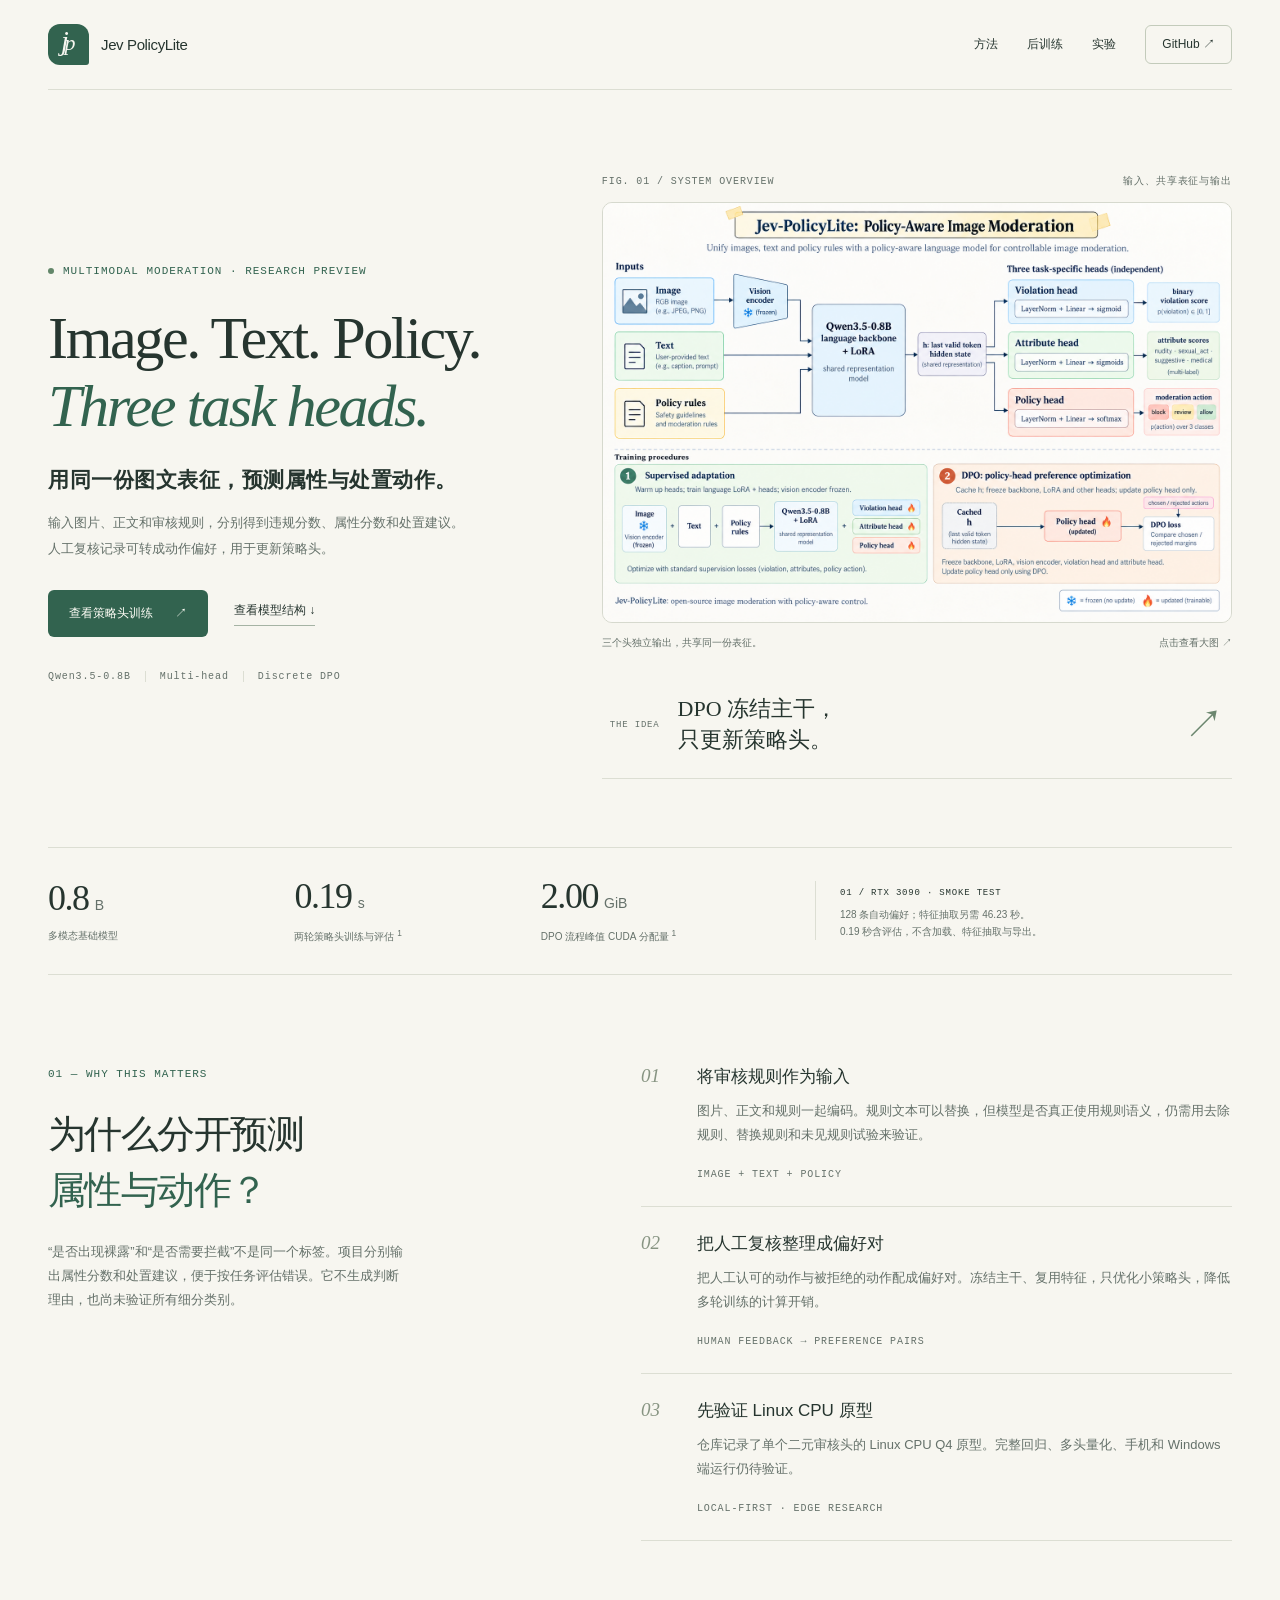
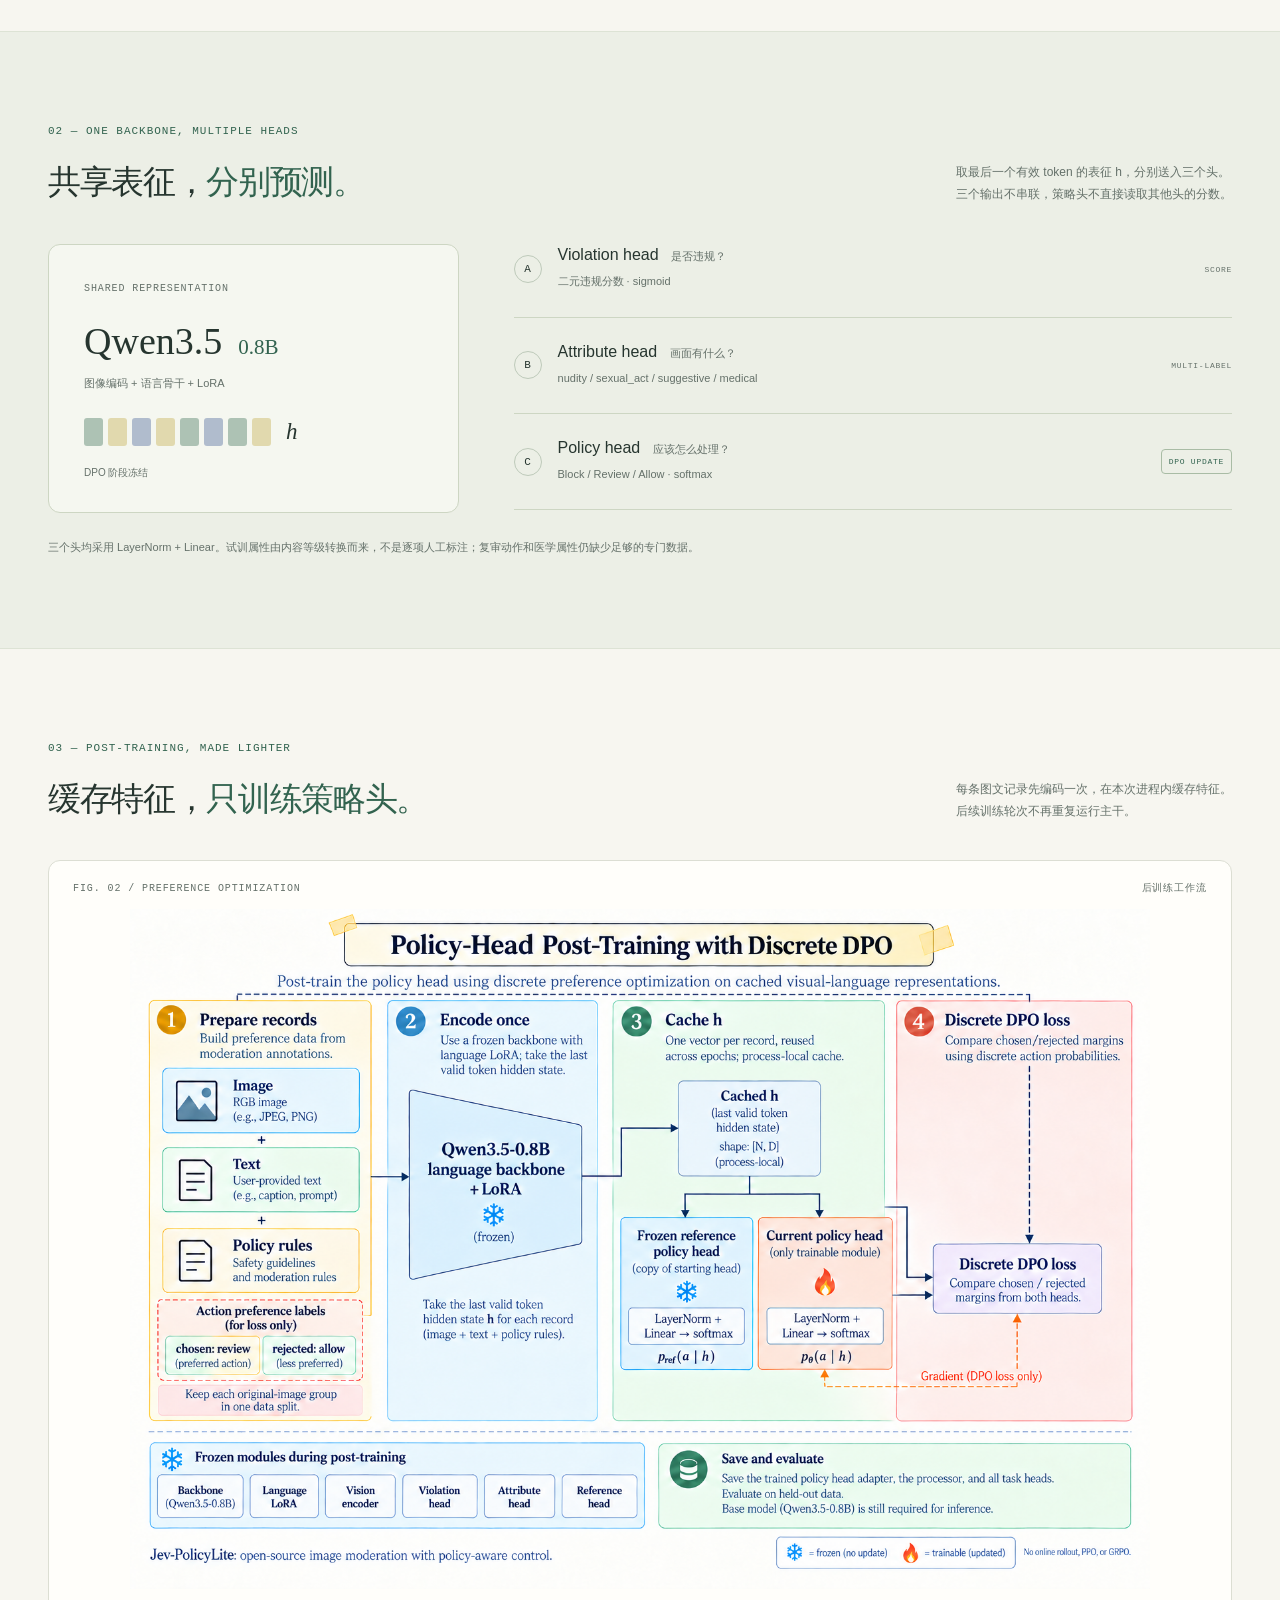
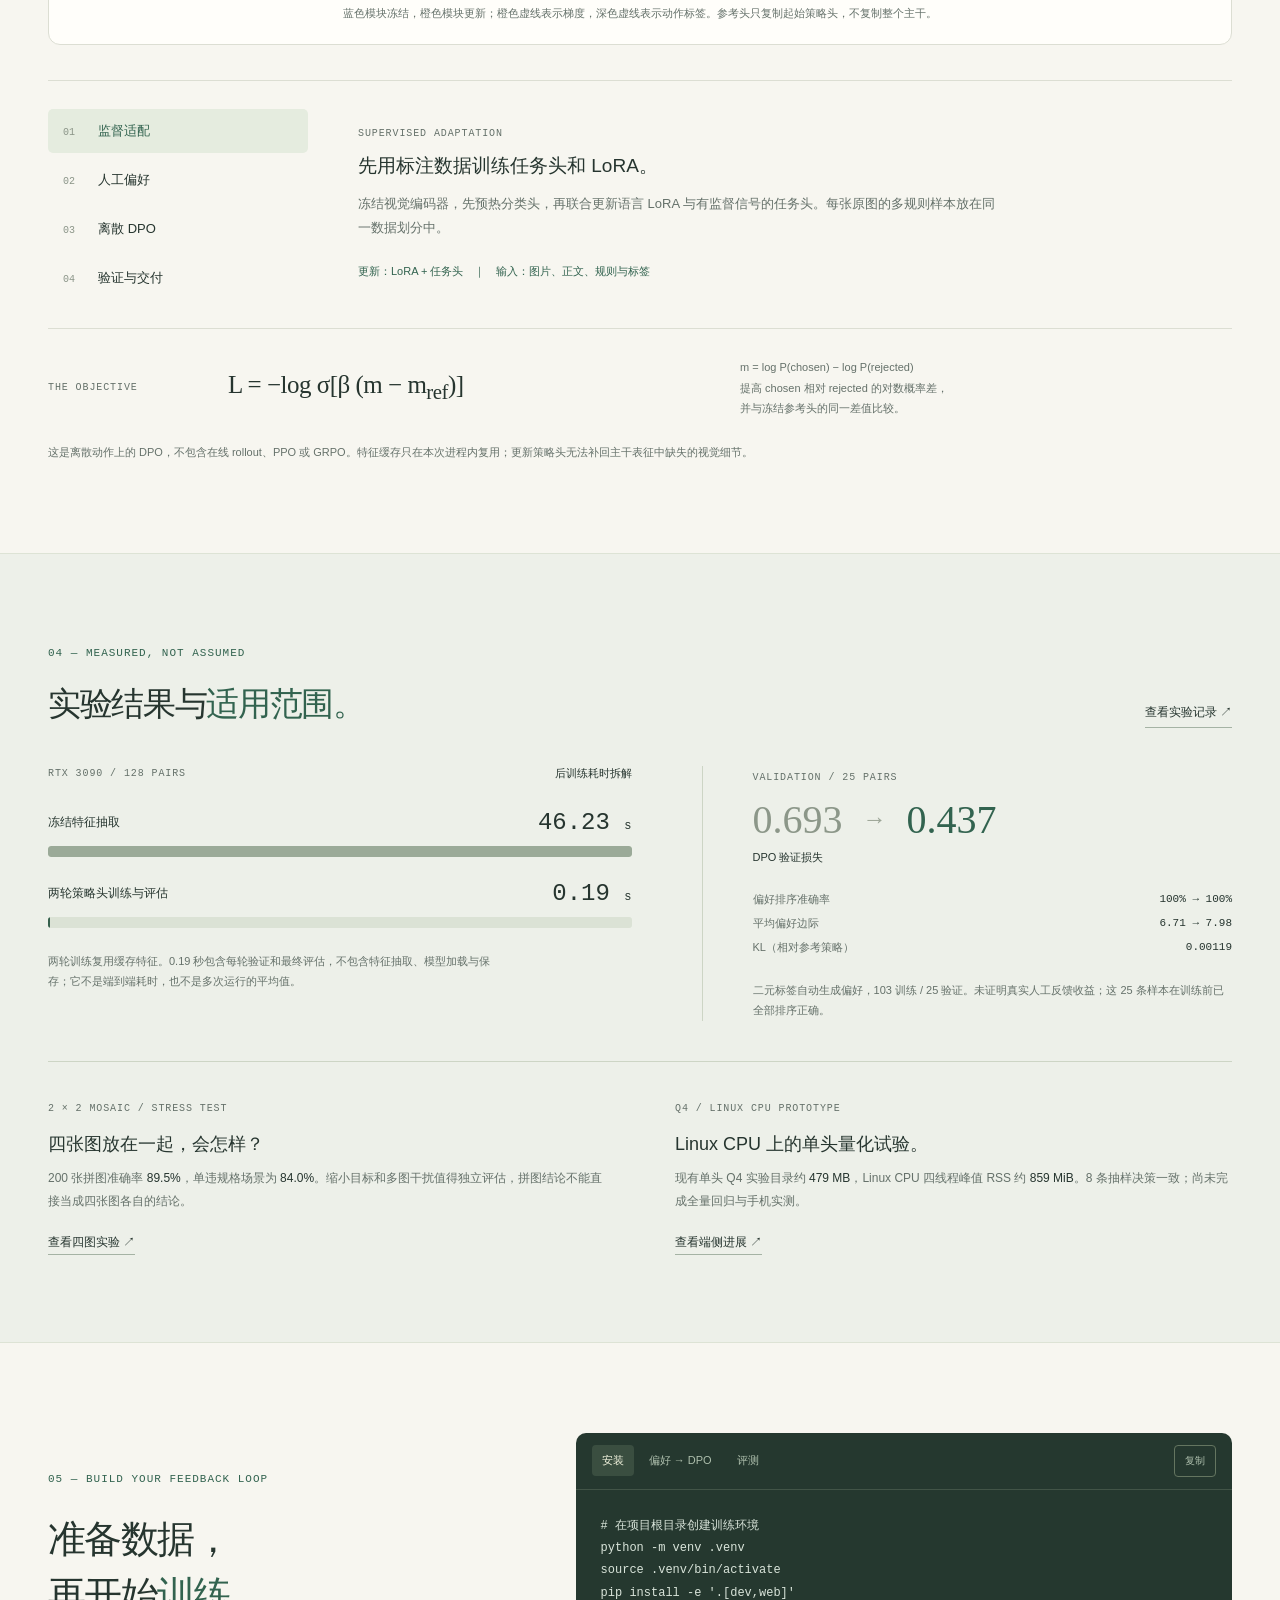
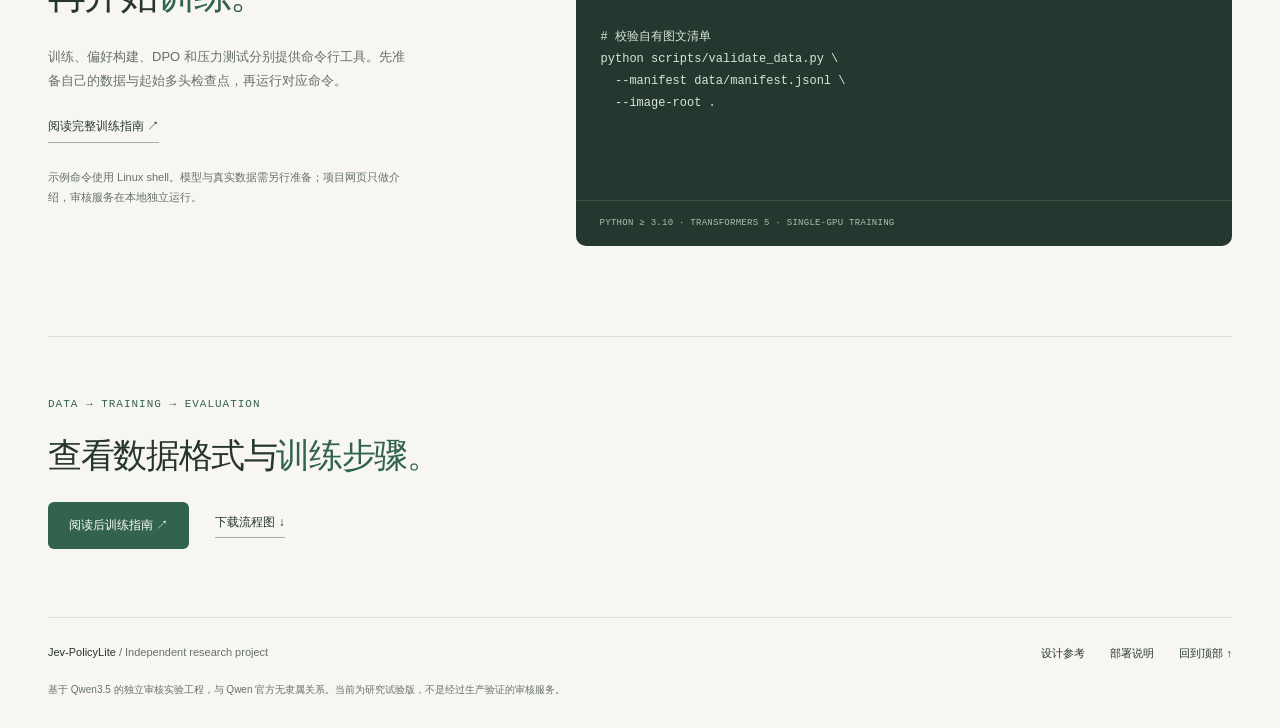
==== commit 2ea2d947: "docs: add paper-style moderation and DPO figures" ====
--- a/site/index.html
+++ b/site/index.html
@@ -8,7 +8,7 @@
   <meta property="og:title" content="Jev-PolicyLite — Multimodal moderation with policy-head DPO">
   <meta property="og:description" content="Image, text and policy inputs; three moderation heads; cached-feature preference optimization.">
   <meta property="og:type" content="website">
-  <meta property="og:image" content="assets/architecture.png">
+  <meta property="og:image" content="assets/architecture-paper.png">
   <title>Jev-PolicyLite — 图文审核与策略头偏好优化</title>
   <link rel="icon" type="image/svg+xml" href="assets/favicon.svg">
   <link rel="stylesheet" href="assets/style.css">
@@ -34,7 +34,7 @@
       </div>
       <div class="hero-visual">
         <div class="figure-label"><span>FIG. 01 / SYSTEM OVERVIEW</span><span>输入、共享表征与输出</span></div>
-        <button class="image-button" data-zoom="assets/architecture.svg" data-caption="系统流程图：共享图文表征与三个审核头" aria-label="放大系统流程图"><img src="assets/architecture.svg" width="1536" height="1024" alt="图片、正文与规则经过 Qwen3.5-0.8B，最后一个有效 token 的表征分别进入违规、属性和策略三个审核头。DPO 阶段只更新策略头。" fetchpriority="high"></button>
+        <button class="image-button" data-zoom="assets/architecture-paper.png" data-caption="系统流程图：共享图文表征与三个审核头" aria-label="放大系统流程图"><img src="assets/architecture-paper.png" width="1536" height="1024" alt="图片、正文与规则经过 Qwen3.5-0.8B，最后一个有效 token 的表征分别进入违规、属性和策略三个审核头。DPO 阶段只更新策略头。" fetchpriority="high"></button>
         <div class="figure-caption"><span>三个头独立输出，共享同一份表征。</span><span>点击查看大图 ↗</span></div>
         <div class="visual-note"><span class="mono">THE IDEA</span><p>DPO 冻结主干，<br>只更新策略头。</p><span class="note-arrow" aria-hidden="true">↗</span></div>
       </div>
@@ -73,7 +73,7 @@
 
     <section class="section wrap" id="post-training">
       <div class="section-heading"><div><p class="eyebrow">03 — POST-TRAINING, MADE LIGHTER</p><h2>缓存特征，<em>只训练策略头。</em></h2></div><p>每条图文记录先编码一次，在本次进程内缓存特征。<br>后续训练轮次不再重复运行主干。</p></div>
-      <figure class="paper-figure"><div class="figure-label"><span>FIG. 02 / PREFERENCE OPTIMIZATION</span><span>后训练工作流</span></div><button class="image-button" data-zoom="assets/post-training.svg" data-caption="后训练流程：偏好对、冻结特征与离散 DPO" aria-label="放大后训练流程图"><img src="assets/post-training.svg" width="1536" height="1024" alt="图片、正文和规则由冻结主干编码；缓存特征输入参考头与可训练策略头。chosen/rejected 是用于 DPO 损失的动作标签，梯度只更新策略头。"></button><figcaption>蓝色模块冻结，橙色模块更新；橙色虚线表示梯度，深色虚线表示动作标签。参考头只复制起始策略头，不复制整个主干。</figcaption></figure>
+      <figure class="paper-figure"><div class="figure-label"><span>FIG. 02 / PREFERENCE OPTIMIZATION</span><span>后训练工作流</span></div><button class="image-button" data-zoom="assets/post-training-paper.png" data-caption="后训练流程：偏好对、冻结特征与离散 DPO" aria-label="放大后训练流程图"><img src="assets/post-training-paper.png" width="1536" height="1024" alt="图片、正文和规则由冻结主干编码；缓存特征输入参考头与可训练策略头。chosen/rejected 是用于 DPO 损失的动作标签，梯度只更新策略头。"></button><figcaption>蓝色模块冻结，橙色模块更新；橙色虚线表示梯度，深色虚线表示动作标签。参考头只复制起始策略头，不复制整个主干。</figcaption></figure>
       <div class="training-explorer">
         <div role="tablist" aria-label="后训练阶段" class="stage-tabs">
           <button role="tab" id="stage-tab-0" aria-selected="true" aria-controls="stage-panel" data-stage="0"><span>01</span>监督适配</button>
@@ -106,7 +106,7 @@
   --image-root .</code></pre><p id="copy-status" role="status" aria-live="polite">PYTHON ≥ 3.10 · TRANSFORMERS 5 · SINGLE-GPU TRAINING</p></div>
     </section>
 
-    <section class="closing wrap"><p class="eyebrow">DATA → TRAINING → EVALUATION</p><h2>查看数据格式与<em>训练步骤。</em></h2><div class="actions"><a class="button primary" href="https://github.com/fffffiii/jev-policylite/blob/main/docs/HUMAN_FEEDBACK_AND_RL.md" data-doc-path="docs/HUMAN_FEEDBACK_AND_RL.md">阅读后训练指南 ↗</a><a class="text-link" href="assets/post-training.svg" download>下载流程图 ↓</a></div></section>
+    <section class="closing wrap"><p class="eyebrow">DATA → TRAINING → EVALUATION</p><h2>查看数据格式与<em>训练步骤。</em></h2><div class="actions"><a class="button primary" href="https://github.com/fffffiii/jev-policylite/blob/main/docs/HUMAN_FEEDBACK_AND_RL.md" data-doc-path="docs/HUMAN_FEEDBACK_AND_RL.md">阅读后训练指南 ↗</a><a class="text-link" href="assets/post-training-paper.png" download>下载流程图 ↓</a></div></section>
   </main>
   <footer class="wrap"><span>Jev-PolicyLite <span class="footer-muted">/ Independent research project</span></span><div><a href="https://github.com/fffffiii/jev-policylite/blob/main/docs/DESIGN_REFERENCES.md" data-doc-path="docs/DESIGN_REFERENCES.md">设计参考</a><a href="https://github.com/fffffiii/jev-policylite/blob/main/docs/GITHUB_PAGES.md" data-doc-path="docs/GITHUB_PAGES.md">部署说明</a><a href="#">回到顶部 ↑</a></div><p>基于 Qwen3.5 的独立审核实验工程，与 Qwen 官方无隶属关系。当前为研究试验版，不是经过生产验证的审核服务。</p></footer>
   <dialog id="figure-dialog" aria-labelledby="dialog-caption"><div class="dialog-toolbar"><p id="dialog-caption"></p><button id="close-dialog" aria-label="关闭大图">关闭 ×</button></div><img id="dialog-image" alt=""><a id="dialog-download" download>下载原图 ↓</a></dialog>
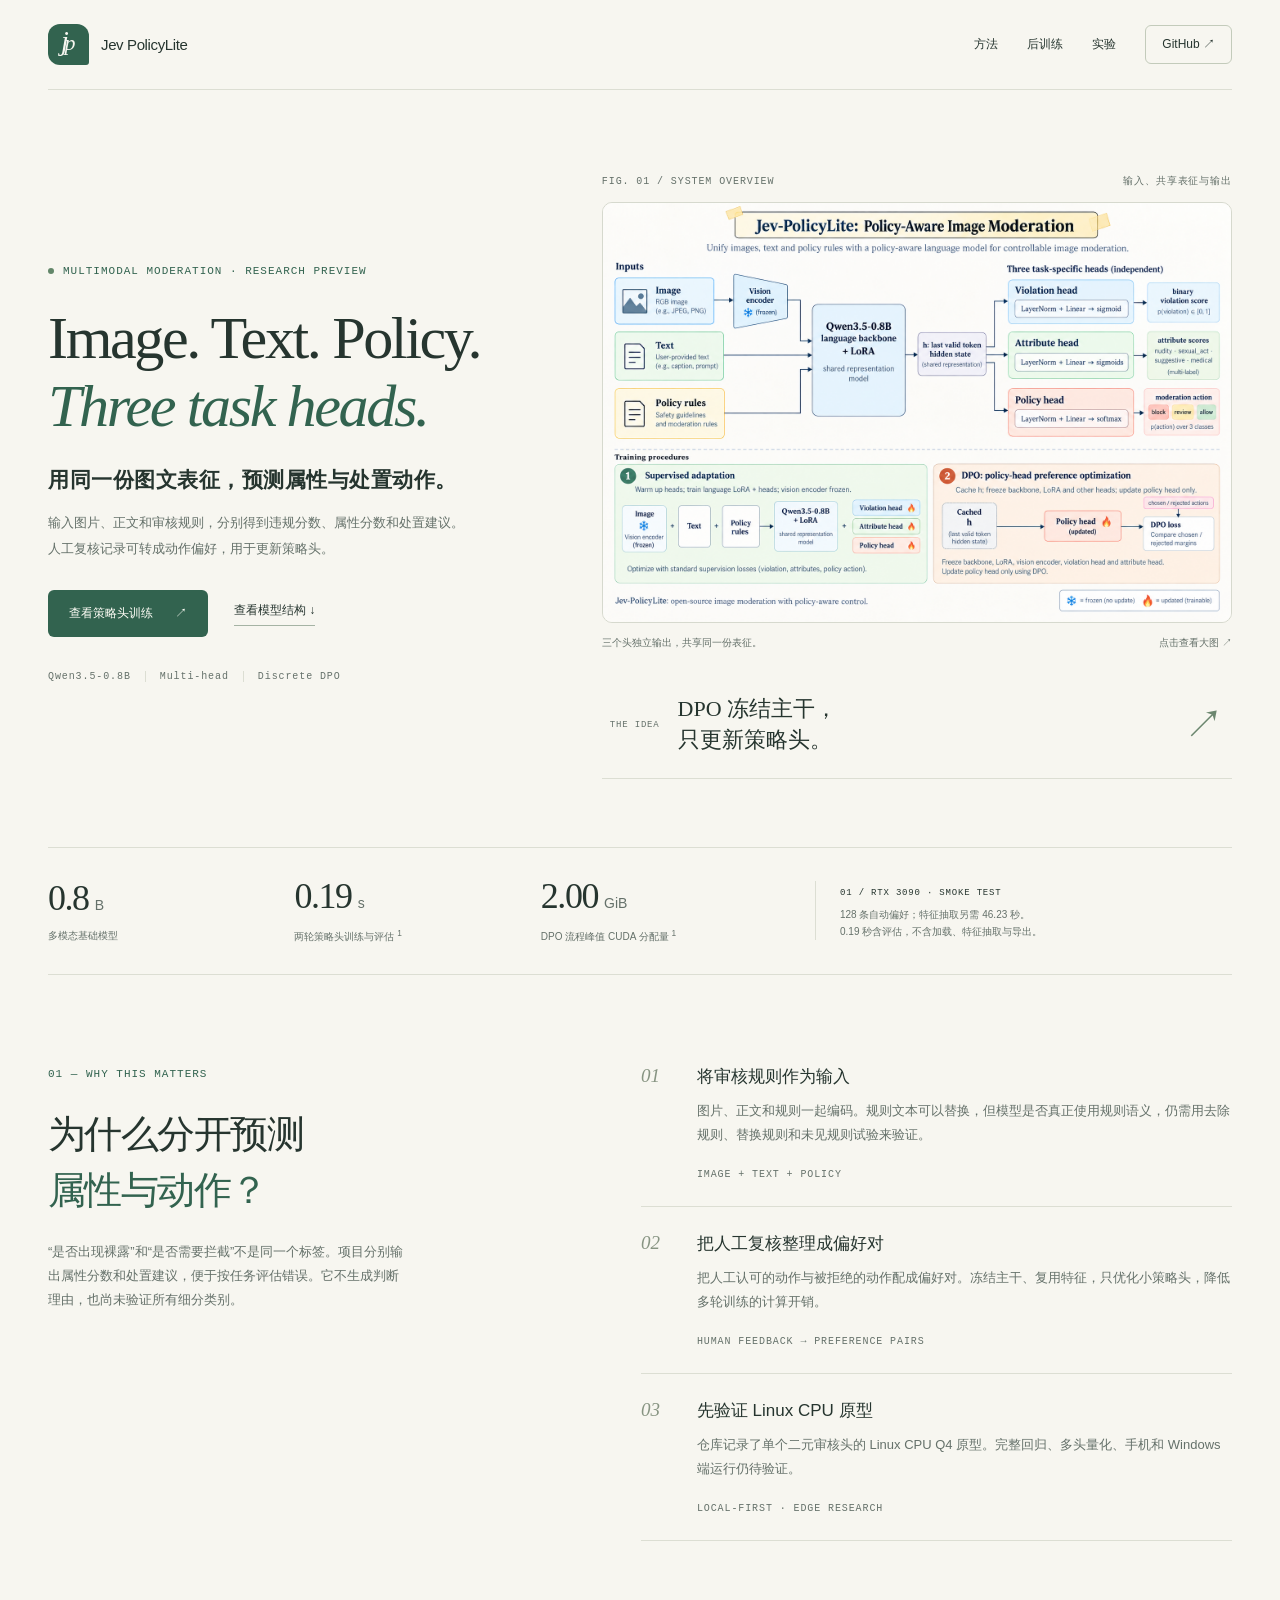
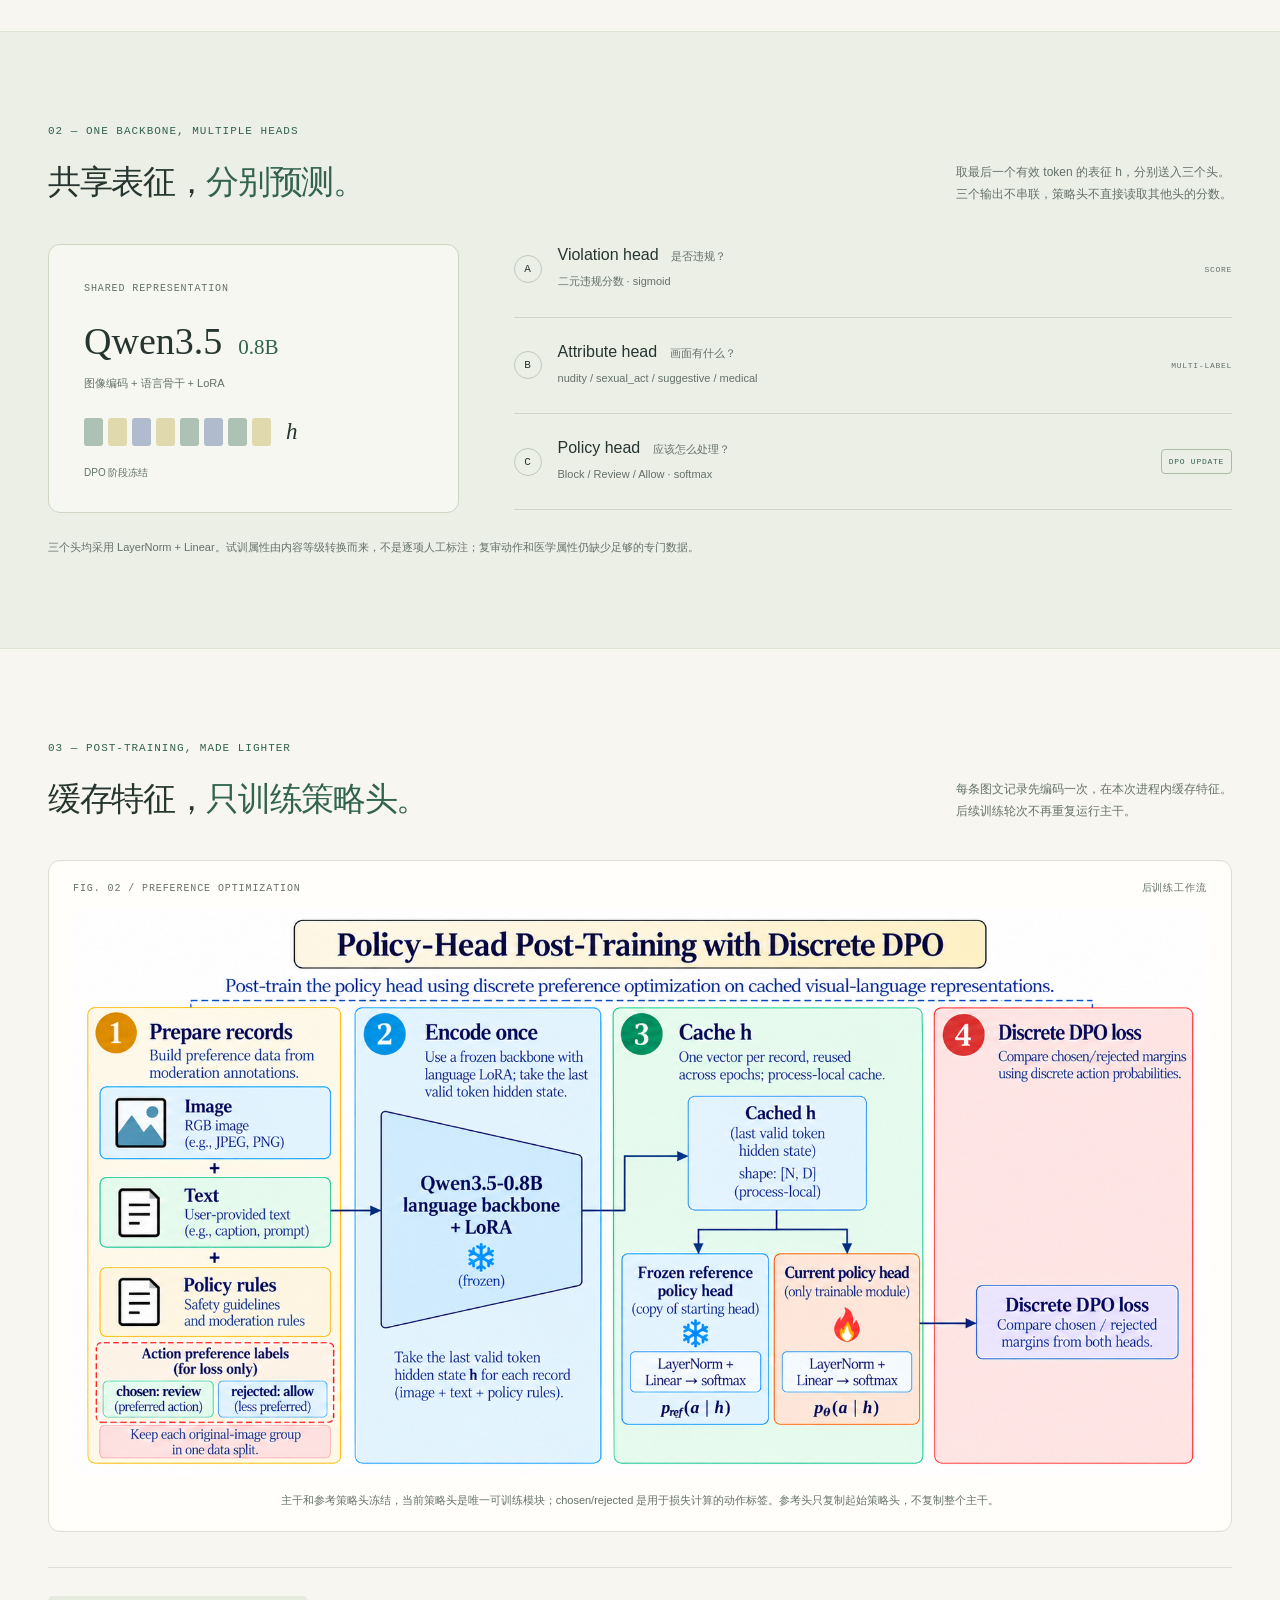
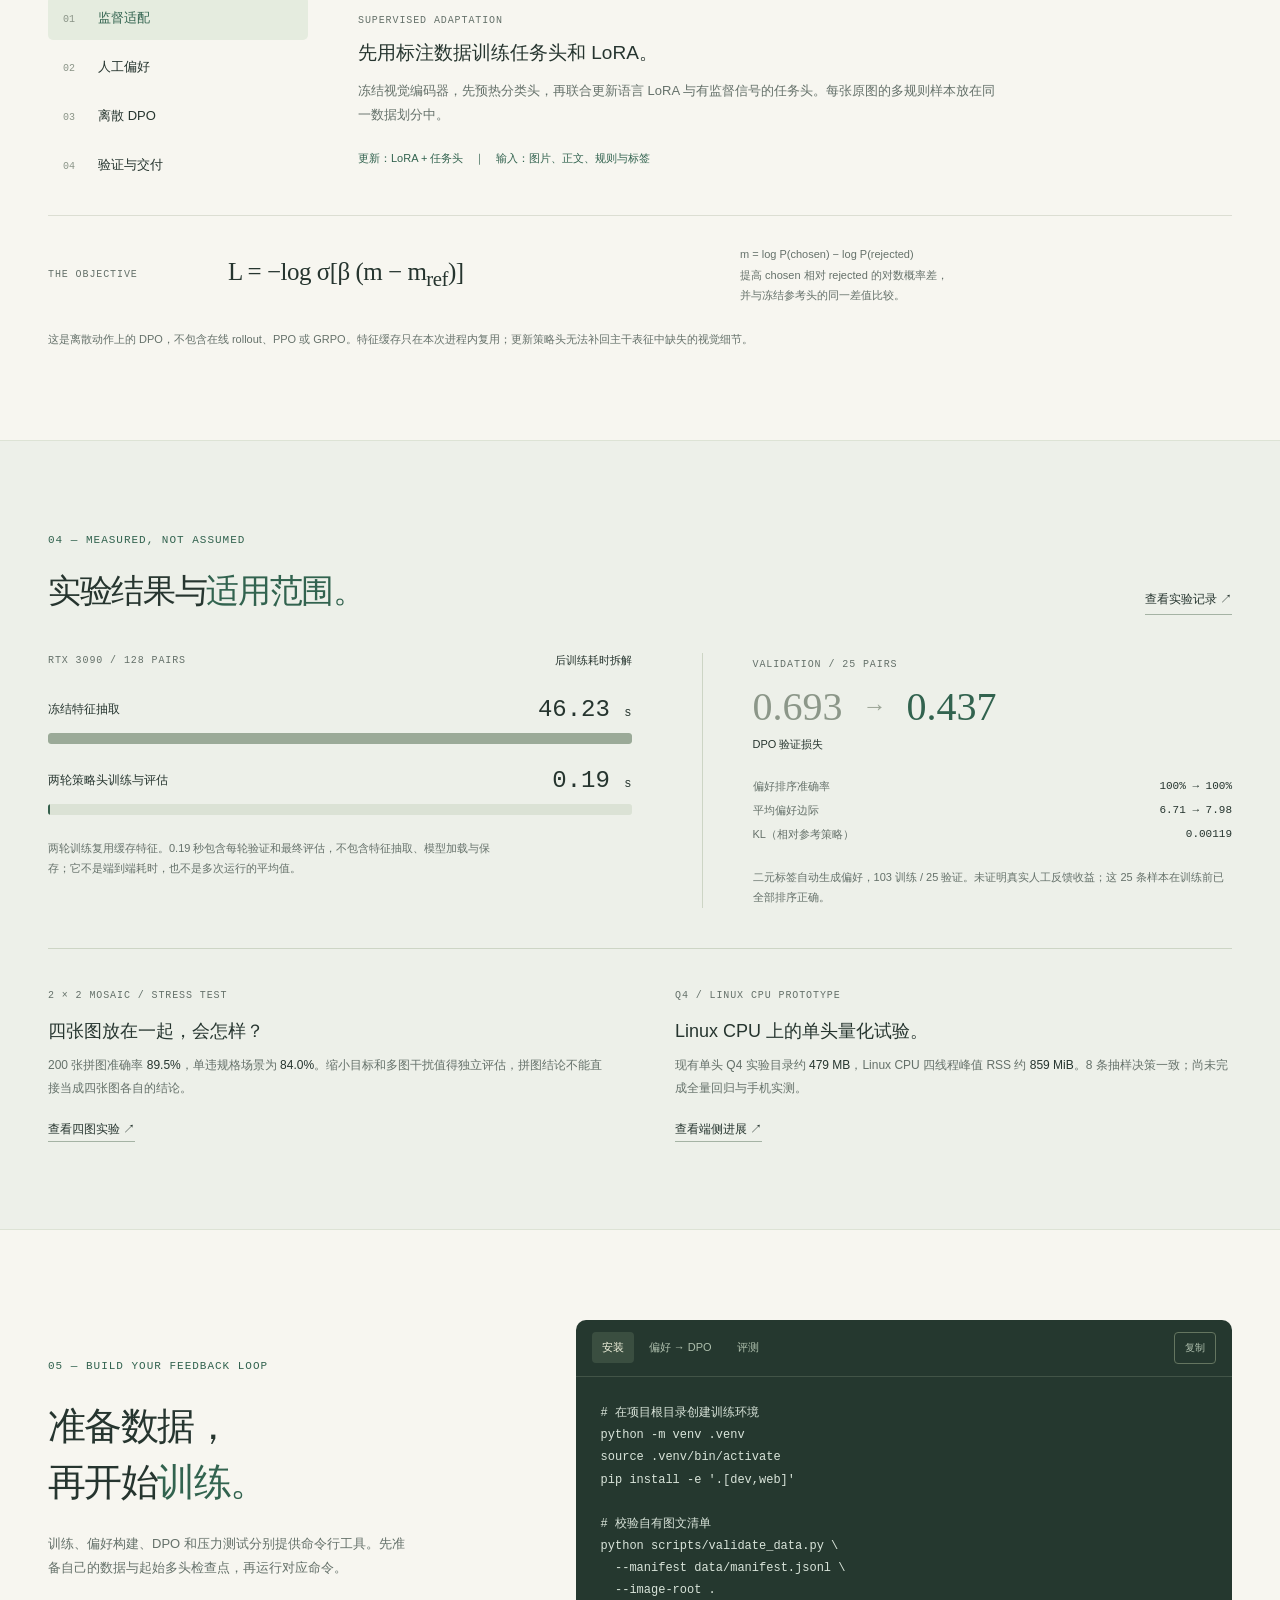
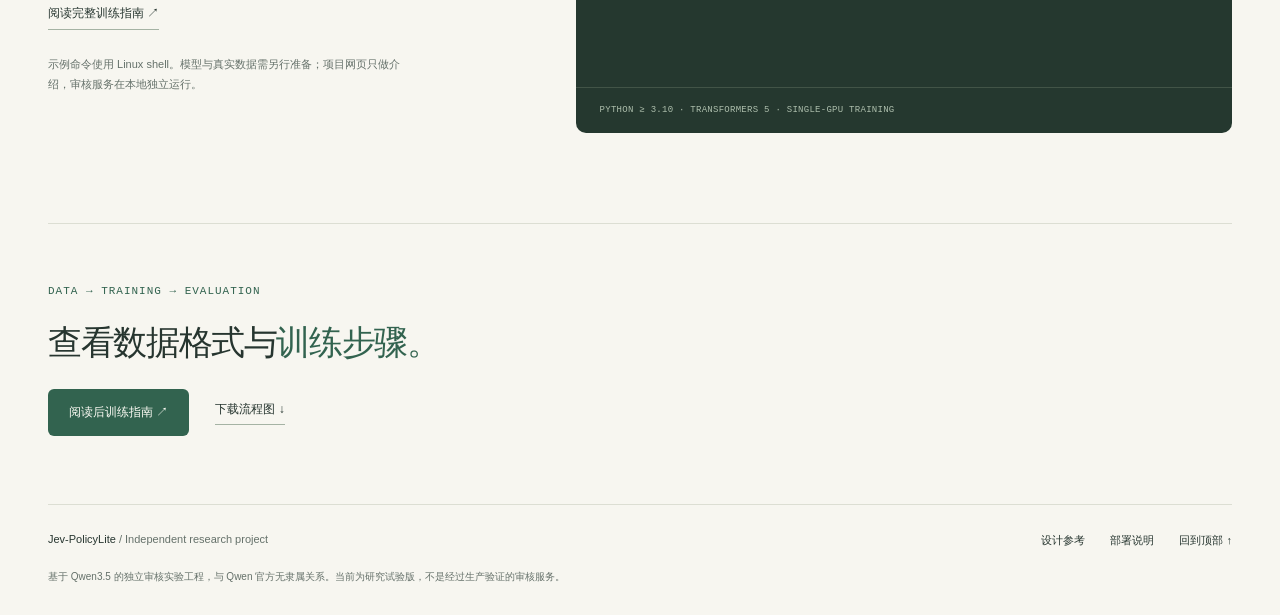
==== commit ed49ba06: "docs: use supplied final DPO figure" ====
--- a/site/index.html
+++ b/site/index.html
@@ -73,7 +73,7 @@
 
     <section class="section wrap" id="post-training">
       <div class="section-heading"><div><p class="eyebrow">03 — POST-TRAINING, MADE LIGHTER</p><h2>缓存特征，<em>只训练策略头。</em></h2></div><p>每条图文记录先编码一次，在本次进程内缓存特征。<br>后续训练轮次不再重复运行主干。</p></div>
-      <figure class="paper-figure"><div class="figure-label"><span>FIG. 02 / PREFERENCE OPTIMIZATION</span><span>后训练工作流</span></div><button class="image-button" data-zoom="assets/post-training-paper.png" data-caption="后训练流程：偏好对、冻结特征与离散 DPO" aria-label="放大后训练流程图"><img src="assets/post-training-paper.png" width="1536" height="1024" alt="图片、正文和规则由冻结主干编码；缓存特征输入参考头与可训练策略头。chosen/rejected 是用于 DPO 损失的动作标签，梯度只更新策略头。"></button><figcaption>蓝色模块冻结，橙色模块更新；橙色虚线表示梯度，深色虚线表示动作标签。参考头只复制起始策略头，不复制整个主干。</figcaption></figure>
+      <figure class="paper-figure"><div class="figure-label"><span>FIG. 02 / PREFERENCE OPTIMIZATION</span><span>后训练工作流</span></div><button class="image-button" data-zoom="assets/post-training-paper.png" data-caption="后训练流程：偏好对、冻结特征与离散 DPO" aria-label="放大后训练流程图"><img src="assets/post-training-paper.png" width="1774" height="887" alt="图片、正文和规则由冻结主干编码；缓存特征输入参考头与可训练策略头。chosen/rejected 是用于 DPO 损失的动作标签，只更新策略头。"></button><figcaption>主干和参考策略头冻结，当前策略头是唯一可训练模块；chosen/rejected 是用于损失计算的动作标签。参考头只复制起始策略头，不复制整个主干。</figcaption></figure>
       <div class="training-explorer">
         <div role="tablist" aria-label="后训练阶段" class="stage-tabs">
           <button role="tab" id="stage-tab-0" aria-selected="true" aria-controls="stage-panel" data-stage="0"><span>01</span>监督适配</button>
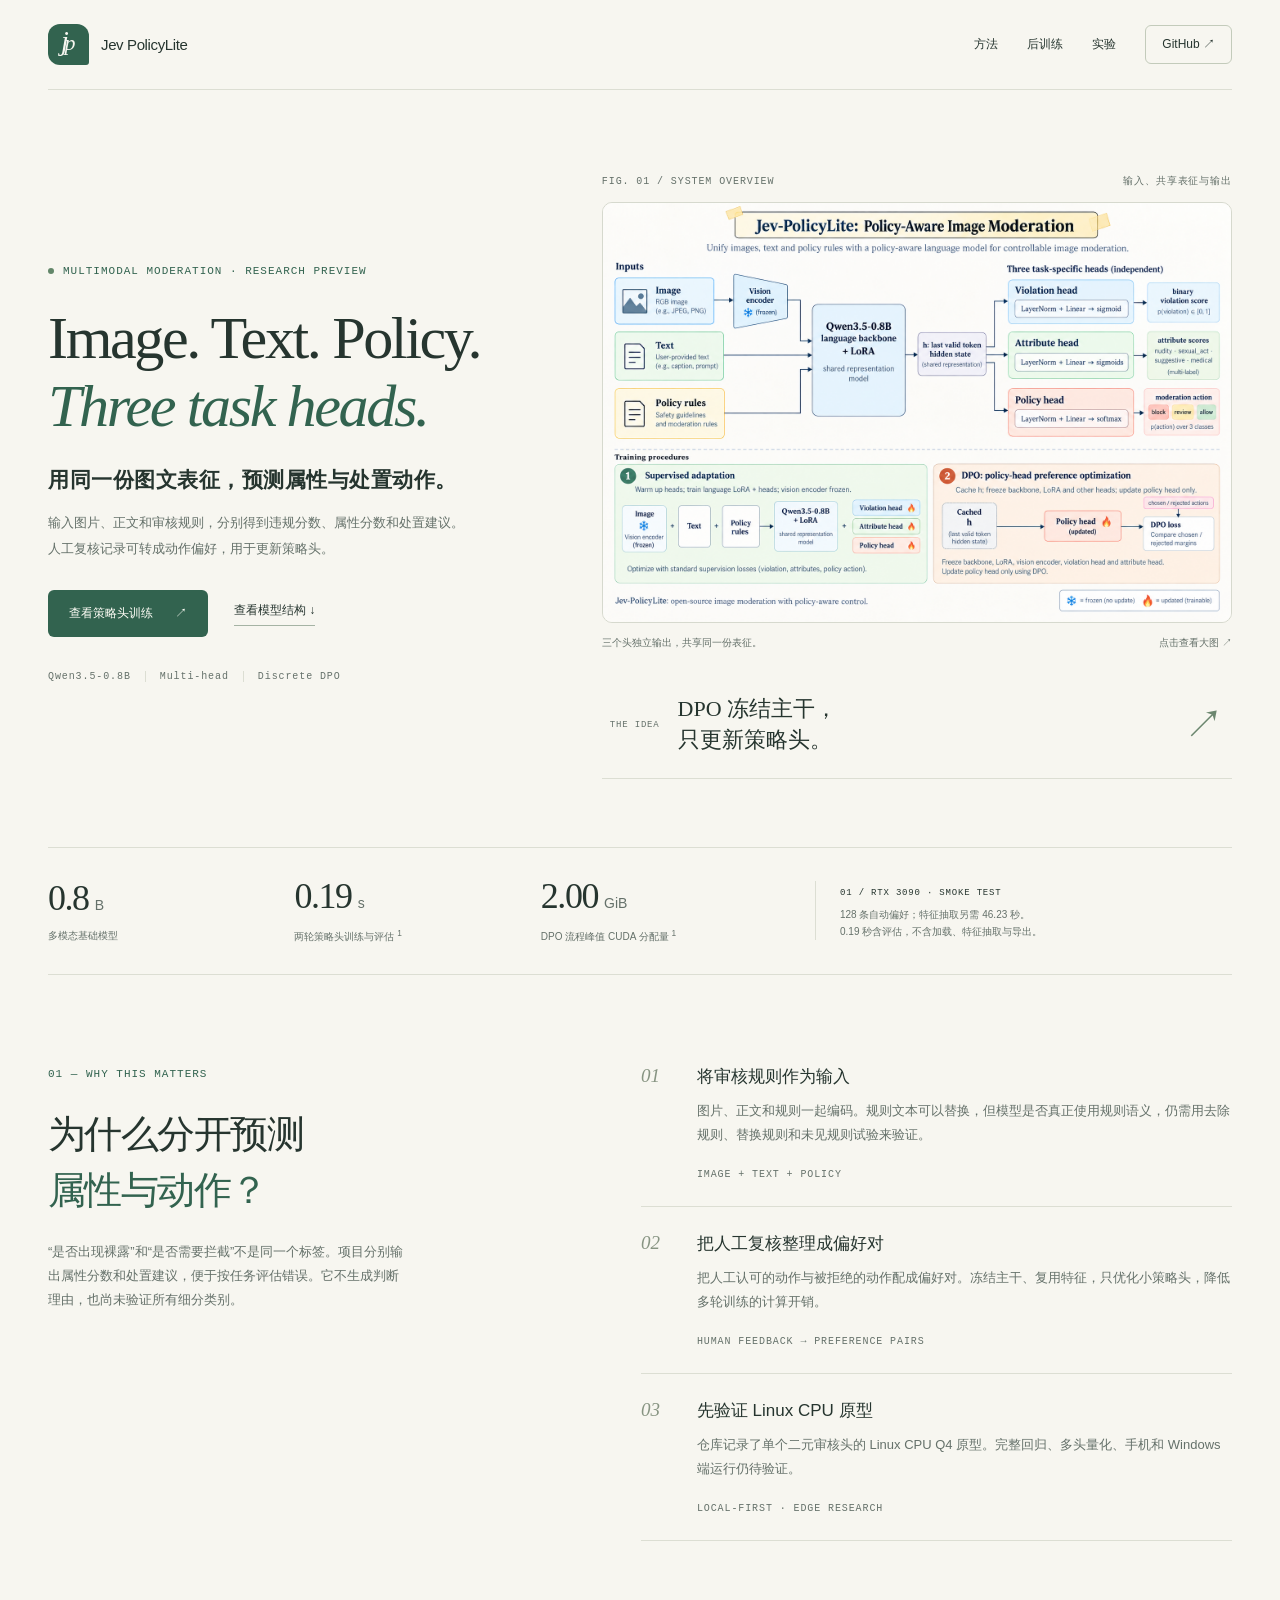
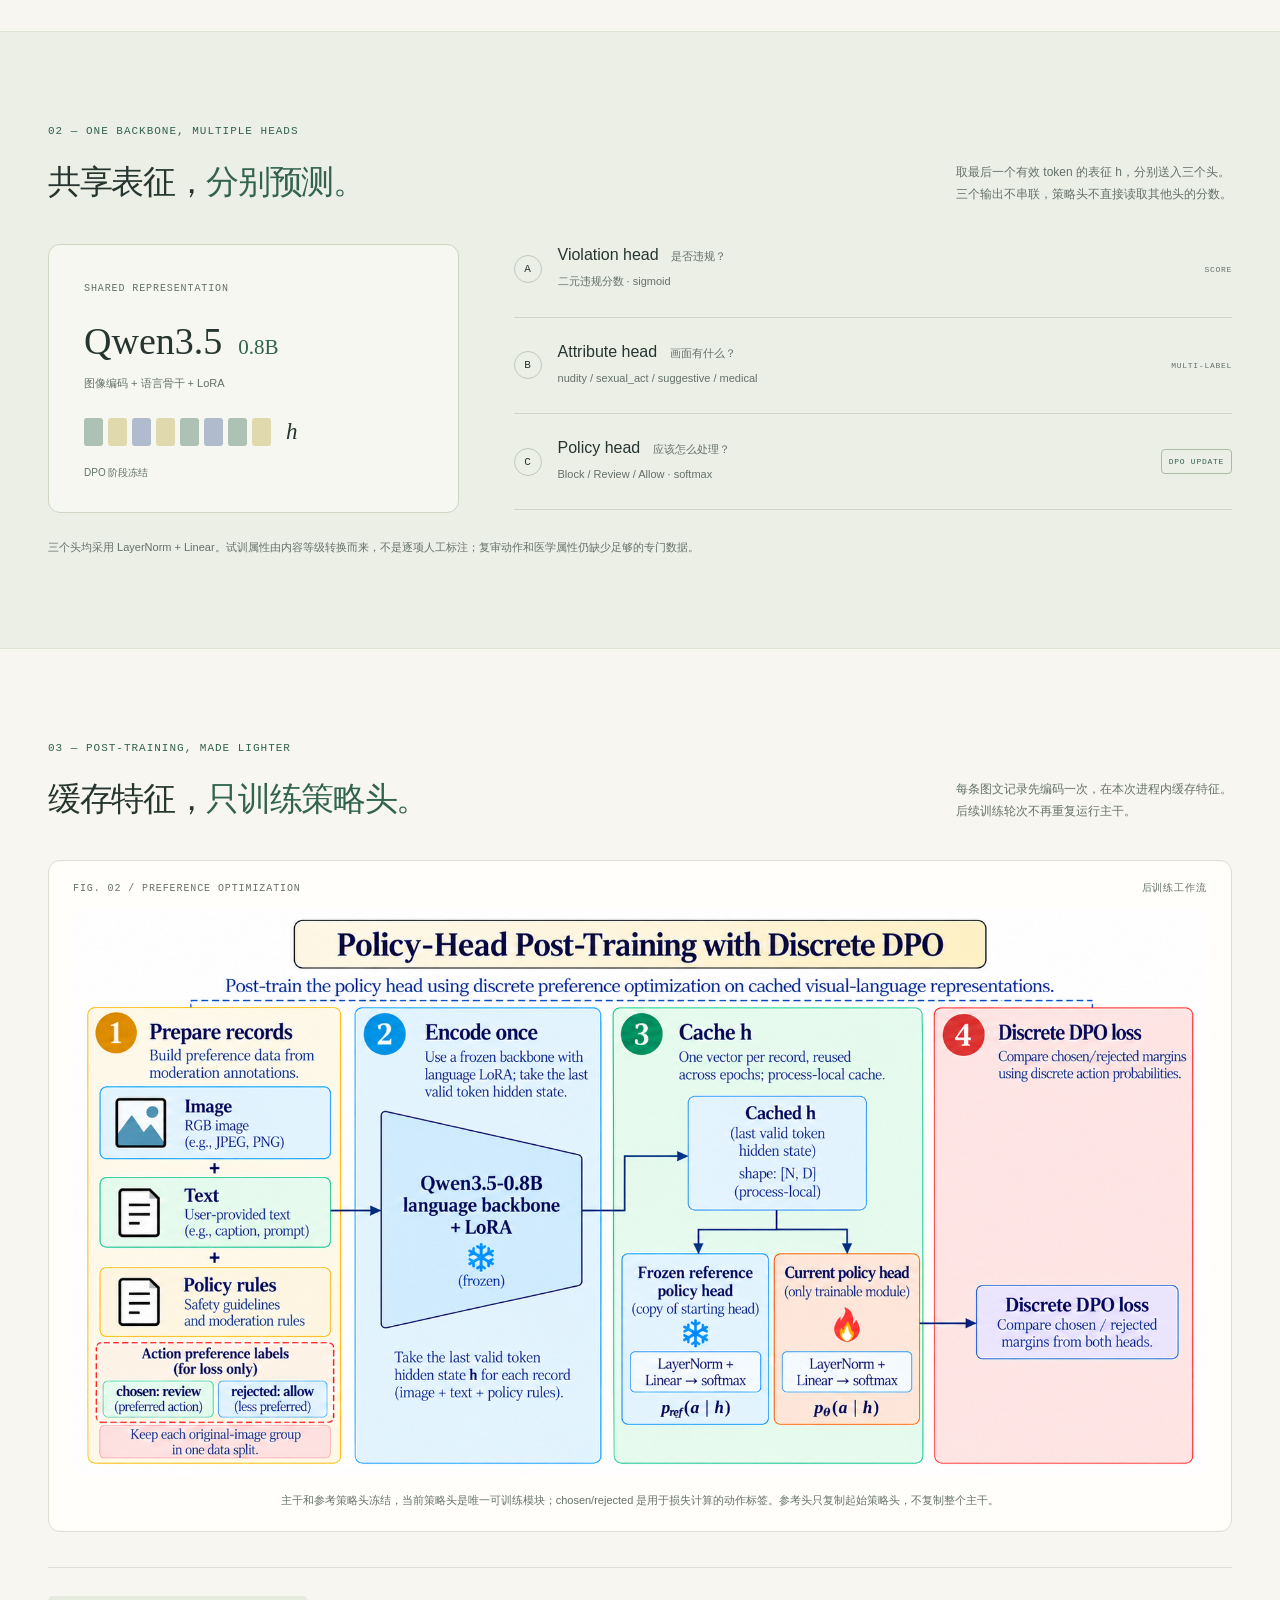
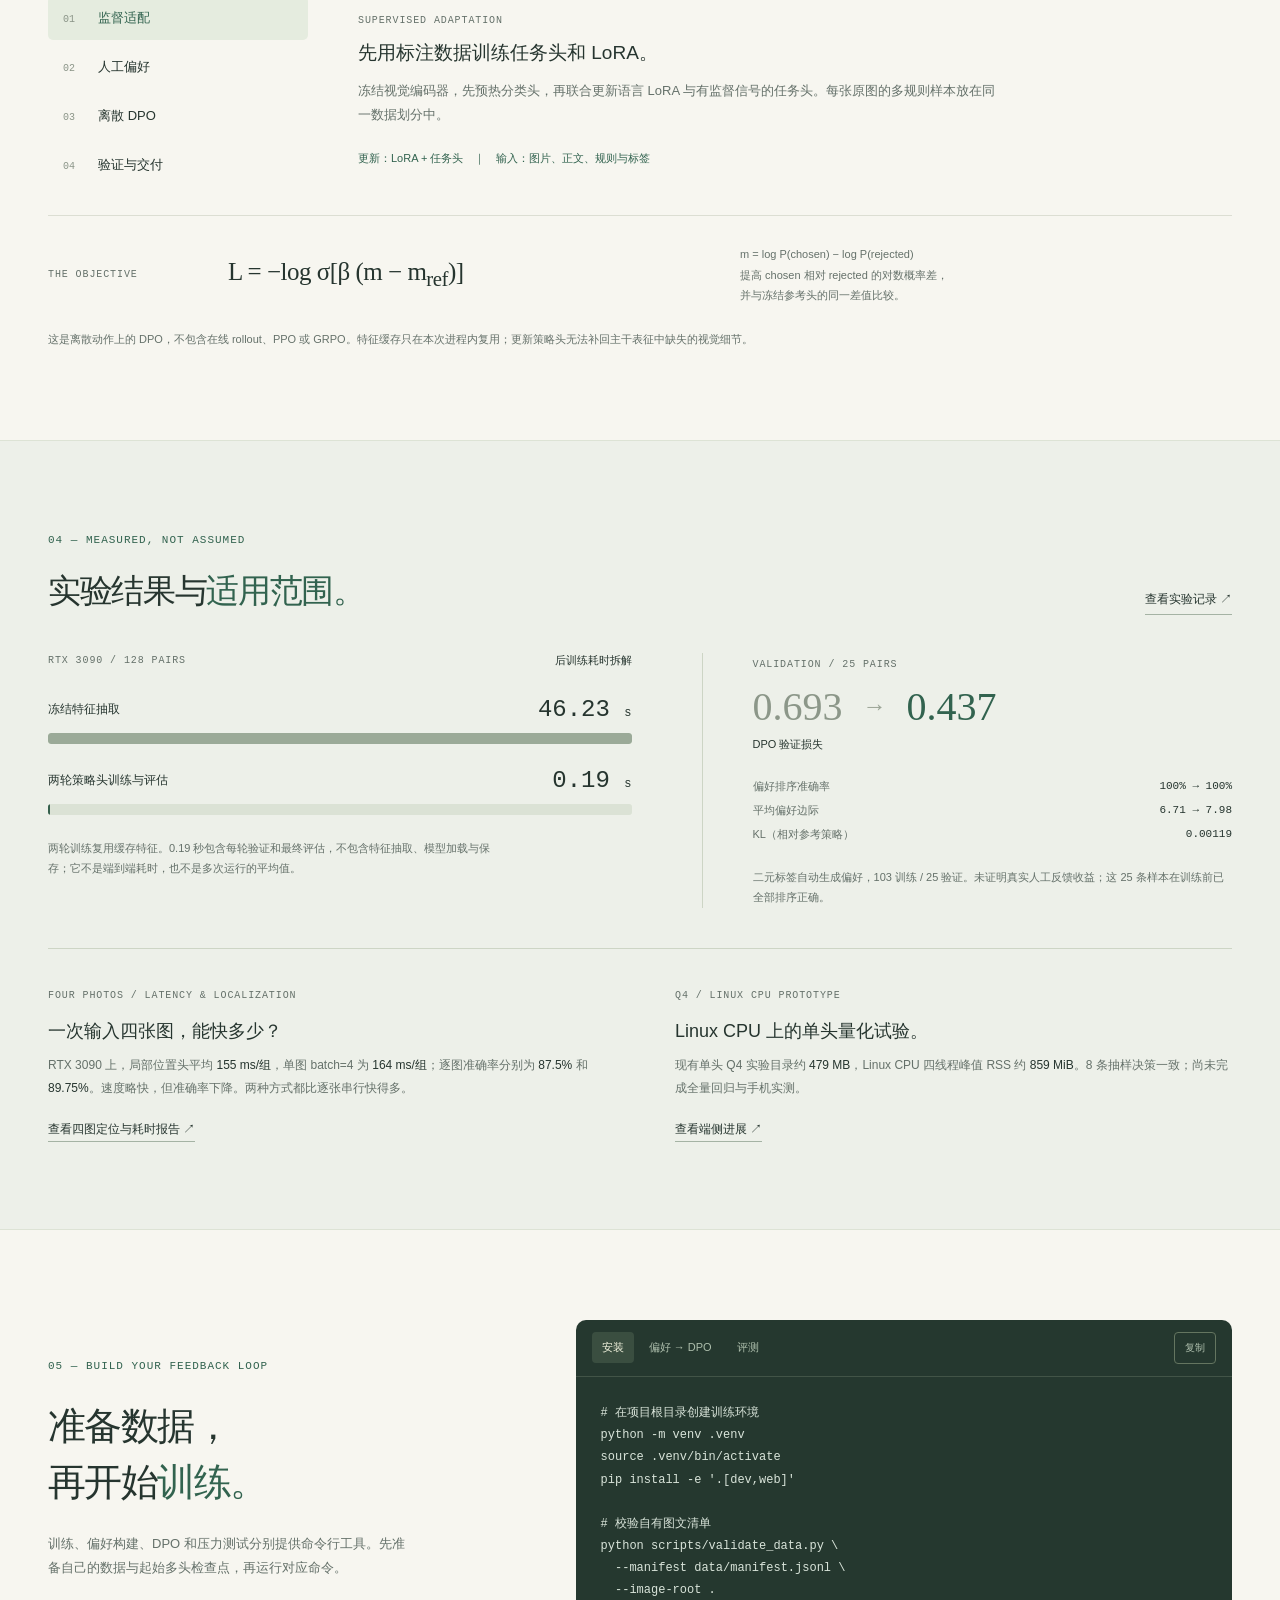
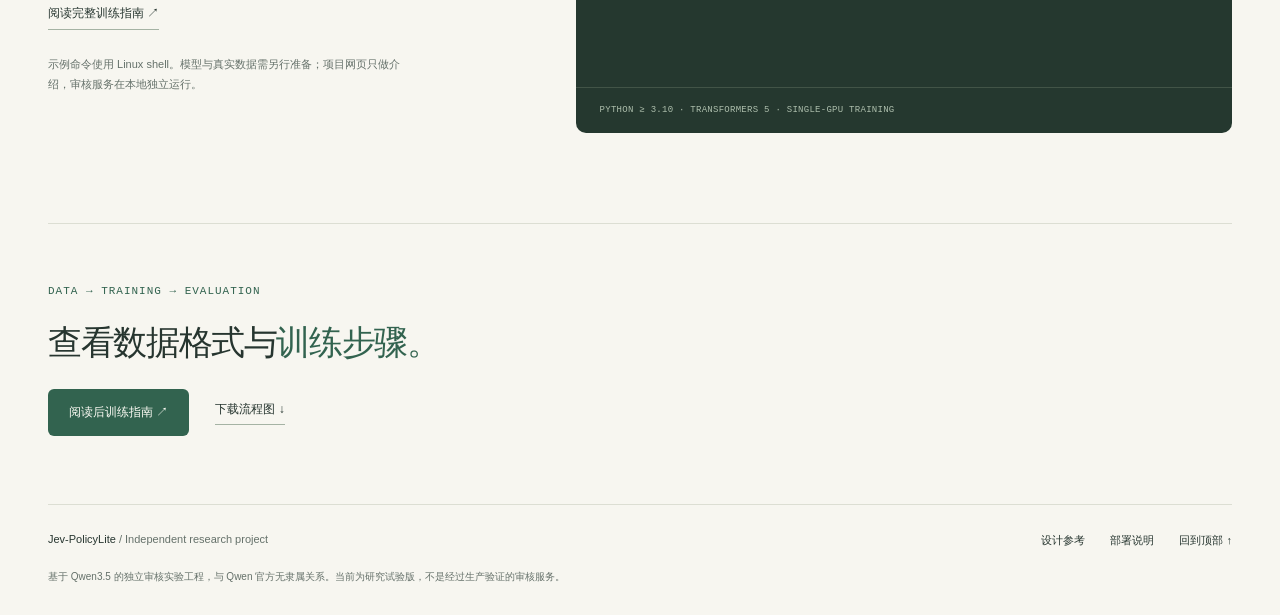
==== commit 78ae2e36: "feat: evaluate four-photo moderation heads and latency" ====
--- a/site/index.html
+++ b/site/index.html
@@ -91,7 +91,7 @@
       <div class="section-heading"><div><p class="eyebrow">04 — MEASURED, NOT ASSUMED</p><h2>实验结果与<em>适用范围。</em></h2></div><a class="text-link" href="https://github.com/fffffiii/jev-policylite/blob/main/docs/DPO_SMOKE_RESULT_V1.md" data-doc-path="docs/DPO_SMOKE_RESULT_V1.md">查看实验记录 ↗</a></div>
       <div class="result-grid"><div class="timing-study"><div class="study-heading"><span class="micro-label">RTX 3090 / 128 PAIRS</span><span>后训练耗时拆解</span></div><div class="timing-row"><div><span>冻结特征抽取</span><strong>46.23 <small>s</small></strong></div><div class="timing-track"><span class="feature-time"></span></div></div><div class="timing-row"><div><span>两轮策略头训练与评估</span><strong>0.19 <small>s</small></strong></div><div class="timing-track"><span class="head-time"></span></div></div><p>两轮训练复用缓存特征。0.19 秒包含每轮验证和最终评估，不包含特征抽取、模型加载与保存；它不是端到端耗时，也不是多次运行的平均值。</p></div>
         <div class="loss-study"><span class="micro-label">VALIDATION / 25 PAIRS</span><div class="loss-values"><span>0.693</span><span class="loss-arrow" aria-hidden="true">→</span><strong>0.437</strong></div><p>DPO 验证损失</p><dl><div><dt>偏好排序准确率</dt><dd>100% → 100%</dd></div><div><dt>平均偏好边际</dt><dd>6.71 → 7.98</dd></div><div><dt>KL（相对参考策略）</dt><dd>0.00119</dd></div></dl><p class="small-note">二元标签自动生成偏好，103 训练 / 25 验证。未证明真实人工反馈收益；这 25 条样本在训练前已全部排序正确。</p></div></div>
-      <div class="more-results"><article><span class="micro-label">2 × 2 MOSAIC / STRESS TEST</span><h3>四张图放在一起，会怎样？</h3><p>200 张拼图准确率 <strong>89.5%</strong>，单违规格场景为 <strong>84.0%</strong>。缩小目标和多图干扰值得独立评估，拼图结论不能直接当成四张图各自的结论。</p><a class="text-link" href="https://github.com/fffffiii/jev-policylite/blob/main/docs/MOSAIC_2X2_RESULT_V1.md" data-doc-path="docs/MOSAIC_2X2_RESULT_V1.md">查看四图实验 ↗</a></article><article><span class="micro-label">Q4 / LINUX CPU PROTOTYPE</span><h3>Linux CPU 上的单头量化试验。</h3><p>现有单头 Q4 实验目录约 <strong>479 MB</strong>，Linux CPU 四线程峰值 RSS 约 <strong>859 MiB</strong>。8 条抽样决策一致；尚未完成全量回归与手机实测。</p><a class="text-link" href="https://github.com/fffffiii/jev-policylite/blob/main/docs/EDGE_STATUS.md" data-doc-path="docs/EDGE_STATUS.md">查看端侧进展 ↗</a></article></div>
+      <div class="more-results"><article><span class="micro-label">FOUR PHOTOS / LATENCY &amp; LOCALIZATION</span><h3>一次输入四张图，能快多少？</h3><p>RTX 3090 上，局部位置头平均 <strong>155 ms/组</strong>，单图 batch=4 为 <strong>164 ms/组</strong>；逐图准确率分别为 <strong>87.5%</strong> 和 <strong>89.75%</strong>。速度略快，但准确率下降。两种方式都比逐张串行快得多。</p><a class="text-link" href="https://github.com/fffffiii/jev-policylite/blob/main/docs/MULTI_PHOTO_RESULT_V1.md" data-doc-path="docs/MULTI_PHOTO_RESULT_V1.md">查看四图定位与耗时报告 ↗</a></article><article><span class="micro-label">Q4 / LINUX CPU PROTOTYPE</span><h3>Linux CPU 上的单头量化试验。</h3><p>现有单头 Q4 实验目录约 <strong>479 MB</strong>，Linux CPU 四线程峰值 RSS 约 <strong>859 MiB</strong>。8 条抽样决策一致；尚未完成全量回归与手机实测。</p><a class="text-link" href="https://github.com/fffffiii/jev-policylite/blob/main/docs/EDGE_STATUS.md" data-doc-path="docs/EDGE_STATUS.md">查看端侧进展 ↗</a></article></div>
     </div></section>
 
     <section class="section wrap getting-started" id="start"><div class="section-intro"><p class="eyebrow">05 — BUILD YOUR FEEDBACK LOOP</p><h2>准备数据，<br>再开始<em>训练。</em></h2><p>训练、偏好构建、DPO 和压力测试分别提供命令行工具。先准备自己的数据与起始多头检查点，再运行对应命令。</p><a class="text-link" href="https://github.com/fffffiii/jev-policylite/blob/main/docs/TRAINING_GUIDE.md" data-doc-path="docs/TRAINING_GUIDE.md">阅读完整训练指南 ↗</a><p class="small-note">示例命令使用 Linux shell。模型与真实数据需另行准备；项目网页只做介绍，审核服务在本地独立运行。</p></div>
